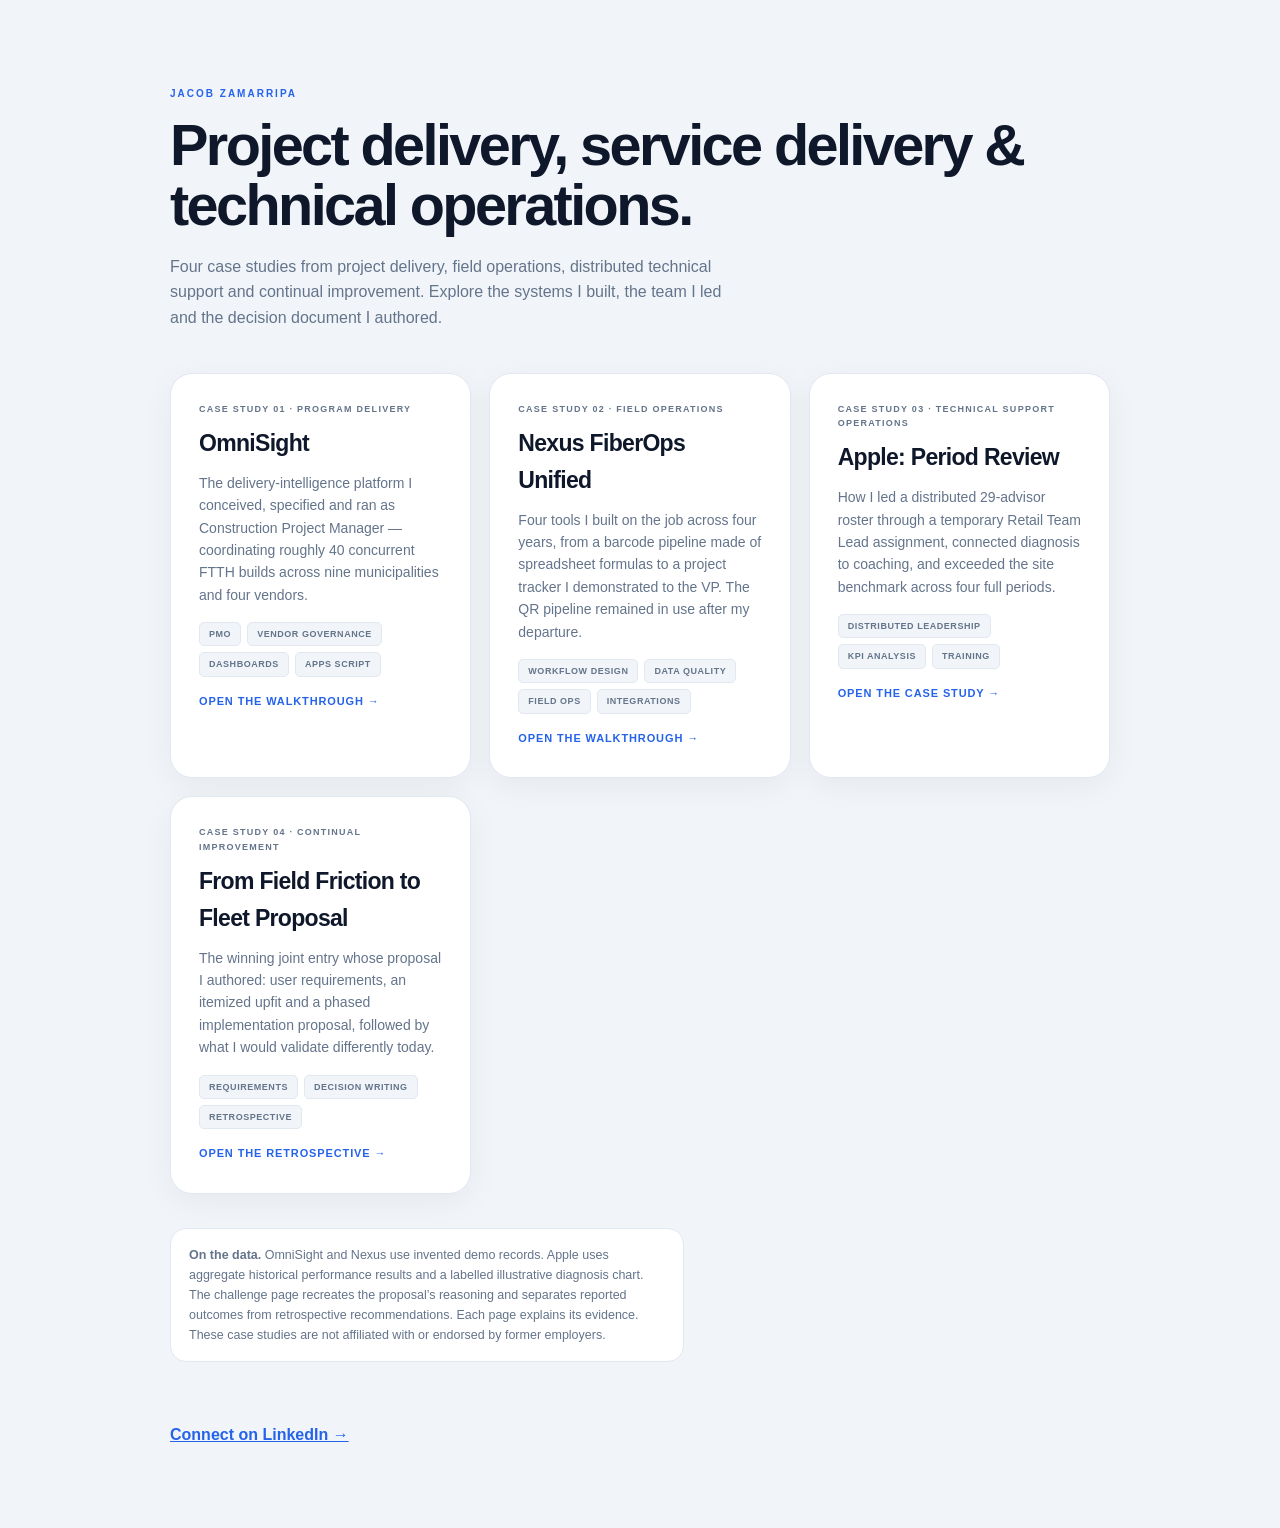
==== index.html @ 1d81140f "Add Apple and continual improvement portfolio case studies" ====
<!doctype html>
<html lang="en">
<head>
<meta charset="utf-8">
<meta name="viewport" content="width=device-width,initial-scale=1">
<meta name="description" content="Case studies from Jacob Zamarripa — project delivery, service delivery and technical operations across infrastructure, distributed support and operational improvement.">
<meta name="author" content="Jacob Zamarripa">
<meta property="og:type" content="website">
<meta property="og:title" content="Jacob Zamarripa — Case Studies">
<meta property="og:description" content="Four case studies: fiber delivery, field workflows, distributed technical support and an operational decision proposal.">
<meta property="og:url" content="https://jacobzamarripa.github.io/portfolio/">
<meta name="twitter:card" content="summary_large_image">
<link rel="canonical" href="https://jacobzamarripa.github.io/portfolio/">
<link rel="icon" href="data:image/svg+xml,<svg xmlns=%22http://www.w3.org/2000/svg%22 viewBox=%220 0 100 100%22><text y=%22.9em%22 font-size=%2290%22>&#128225;</text></svg>">
<title>Jacob Zamarripa — Case Studies</title>
<style>
:root{
  --bg:#f1f5f9; --card:#ffffff; --border:#e2e8f0;
  --ink:#0f172a; --muted:#64748b; --accent:#2563eb; --accent-deep:#1d4ed8;
}
@media (prefers-color-scheme: dark){
  :root:not([data-theme="light"]){
    --bg:#0b0f19; --card:#141a26; --border:#1e293b;
    --ink:#f1f5f9; --muted:#94a3b8; --accent:#60a5fa; --accent-deep:#93c5fd;
  }
}
:root[data-theme="dark"]{
  --bg:#0b0f19; --card:#141a26; --border:#1e293b;
  --ink:#f1f5f9; --muted:#94a3b8; --accent:#60a5fa; --accent-deep:#93c5fd;
}
*{box-sizing:border-box}
body{margin:0;background:var(--bg);color:var(--ink);
  font:16px/1.6 -apple-system,BlinkMacSystemFont,"Segoe UI",Roboto,Helvetica,Arial,sans-serif;
  -webkit-font-smoothing:antialiased}
.wrap{width:min(940px,100% - 40px);margin-inline:auto}
header{padding:86px 0 42px}
.eyebrow{font-size:10px;font-weight:900;letter-spacing:.2em;text-transform:uppercase;color:var(--accent)}
h1{font-size:clamp(2.3rem,5.4vw,3.6rem);letter-spacing:-.045em;line-height:1.04;margin:14px 0 18px;font-weight:900}
.lede{max-width:62ch;color:var(--muted);font-weight:500;margin:0}
.cards{display:grid;grid-template-columns:repeat(auto-fit,minmax(300px,1fr));gap:18px;padding-bottom:26px}
a.card{display:block;padding:28px;border-radius:22px;background:var(--card);border:1px solid var(--border);
  text-decoration:none;color:inherit;transition:.2s;box-shadow:0 8px 32px rgba(15,23,42,.05)}
a.card:hover{transform:translateY(-3px);border-color:var(--accent);box-shadow:0 14px 40px rgba(15,23,42,.1)}
a.card:focus-visible{outline:2px solid var(--accent);outline-offset:3px}
.kicker{font-size:9px;font-weight:900;letter-spacing:.14em;text-transform:uppercase;color:var(--muted)}
.card h2{font-size:23px;letter-spacing:-.03em;margin:9px 0 10px;font-weight:900}
.card p{margin:0 0 16px;color:var(--muted);font-size:14px}
.tags{display:flex;flex-wrap:wrap;gap:6px}
.tag{font-size:9px;font-weight:900;letter-spacing:.06em;text-transform:uppercase;
  padding:4px 9px;border-radius:5px;background:var(--bg);border:1px solid var(--border);color:var(--muted)}
.go{display:inline-block;margin-top:16px;font-size:11px;font-weight:900;letter-spacing:.08em;
  text-transform:uppercase;color:var(--accent)}
.note{margin:8px 0 60px;padding:16px 18px;border-radius:16px;background:var(--card);
  border:1px solid var(--border);color:var(--muted);font-size:12.5px;max-width:74ch}
footer{padding:0 0 80px}
footer a{color:var(--accent);font-weight:700}
</style>
</head>
<body>
<div class="wrap">
<header>
  <div class="eyebrow">Jacob Zamarripa</div>
  <h1>Project delivery, service delivery &amp; technical operations.</h1>
  <p class="lede">Four case studies from project delivery, field operations, distributed technical support and continual improvement. Explore the systems I built, the team I led and the decision document I authored.</p>
</header>

<div class="cards">
  <a class="card" href="./omni-pmo/">
    <div class="kicker">Case study 01 &middot; Program delivery</div>
    <h2>OmniSight</h2>
    <p>The delivery-intelligence platform I conceived, specified and ran as Construction Project Manager — coordinating roughly 40 concurrent FTTH builds across nine municipalities and four vendors.</p>
    <div class="tags"><span class="tag">PMO</span><span class="tag">Vendor governance</span><span class="tag">Dashboards</span><span class="tag">Apps Script</span></div>
    <span class="go">Open the walkthrough &rarr;</span>
  </a>

  <a class="card" href="./centric-fiberops/">
    <div class="kicker">Case study 02 &middot; Field operations</div>
    <h2>Nexus FiberOps Unified</h2>
    <p>Four tools I built on the job across four years, from a barcode pipeline made of spreadsheet formulas to a project tracker I demonstrated to the VP. The QR pipeline remained in use after my departure.</p>
    <div class="tags"><span class="tag">Workflow design</span><span class="tag">Data quality</span><span class="tag">Field ops</span><span class="tag">Integrations</span></div>
    <span class="go">Open the walkthrough &rarr;</span>
  </a>
  <a class="card" href="./apple-rtl/"><div class="kicker">Case study 03 &middot; Technical support operations</div><h2>Apple: Period Review</h2><p>How I led a distributed 29-advisor roster through a temporary Retail Team Lead assignment, connected diagnosis to coaching, and exceeded the site benchmark across four full periods.</p><div class="tags"><span class="tag">Distributed leadership</span><span class="tag">KPI analysis</span><span class="tag">Training</span></div><span class="go">Open the case study &rarr;</span></a>
  <a class="card" href="./ci-fleet/"><div class="kicker">Case study 04 &middot; Continual improvement</div><h2>From Field Friction to Fleet Proposal</h2><p>The winning joint entry whose proposal I authored: user requirements, an itemized upfit and a phased implementation proposal, followed by what I would validate differently today.</p><div class="tags"><span class="tag">Requirements</span><span class="tag">Decision writing</span><span class="tag">Retrospective</span></div><span class="go">Open the retrospective &rarr;</span></a>
</div>

<p class="note"><strong>On the data.</strong> OmniSight and Nexus use invented demo records. Apple uses aggregate historical performance results and a labelled illustrative diagnosis chart. The challenge page recreates the proposal’s reasoning and separates reported outcomes from retrospective recommendations. Each page explains its evidence. These case studies are not affiliated with or endorsed by former employers.</p>

<footer>
  <a href="https://www.linkedin.com/in/jacobizamarripa" target="_blank" rel="noopener">Connect on LinkedIn &rarr;</a>
</footer>
</div>
</body>
</html>
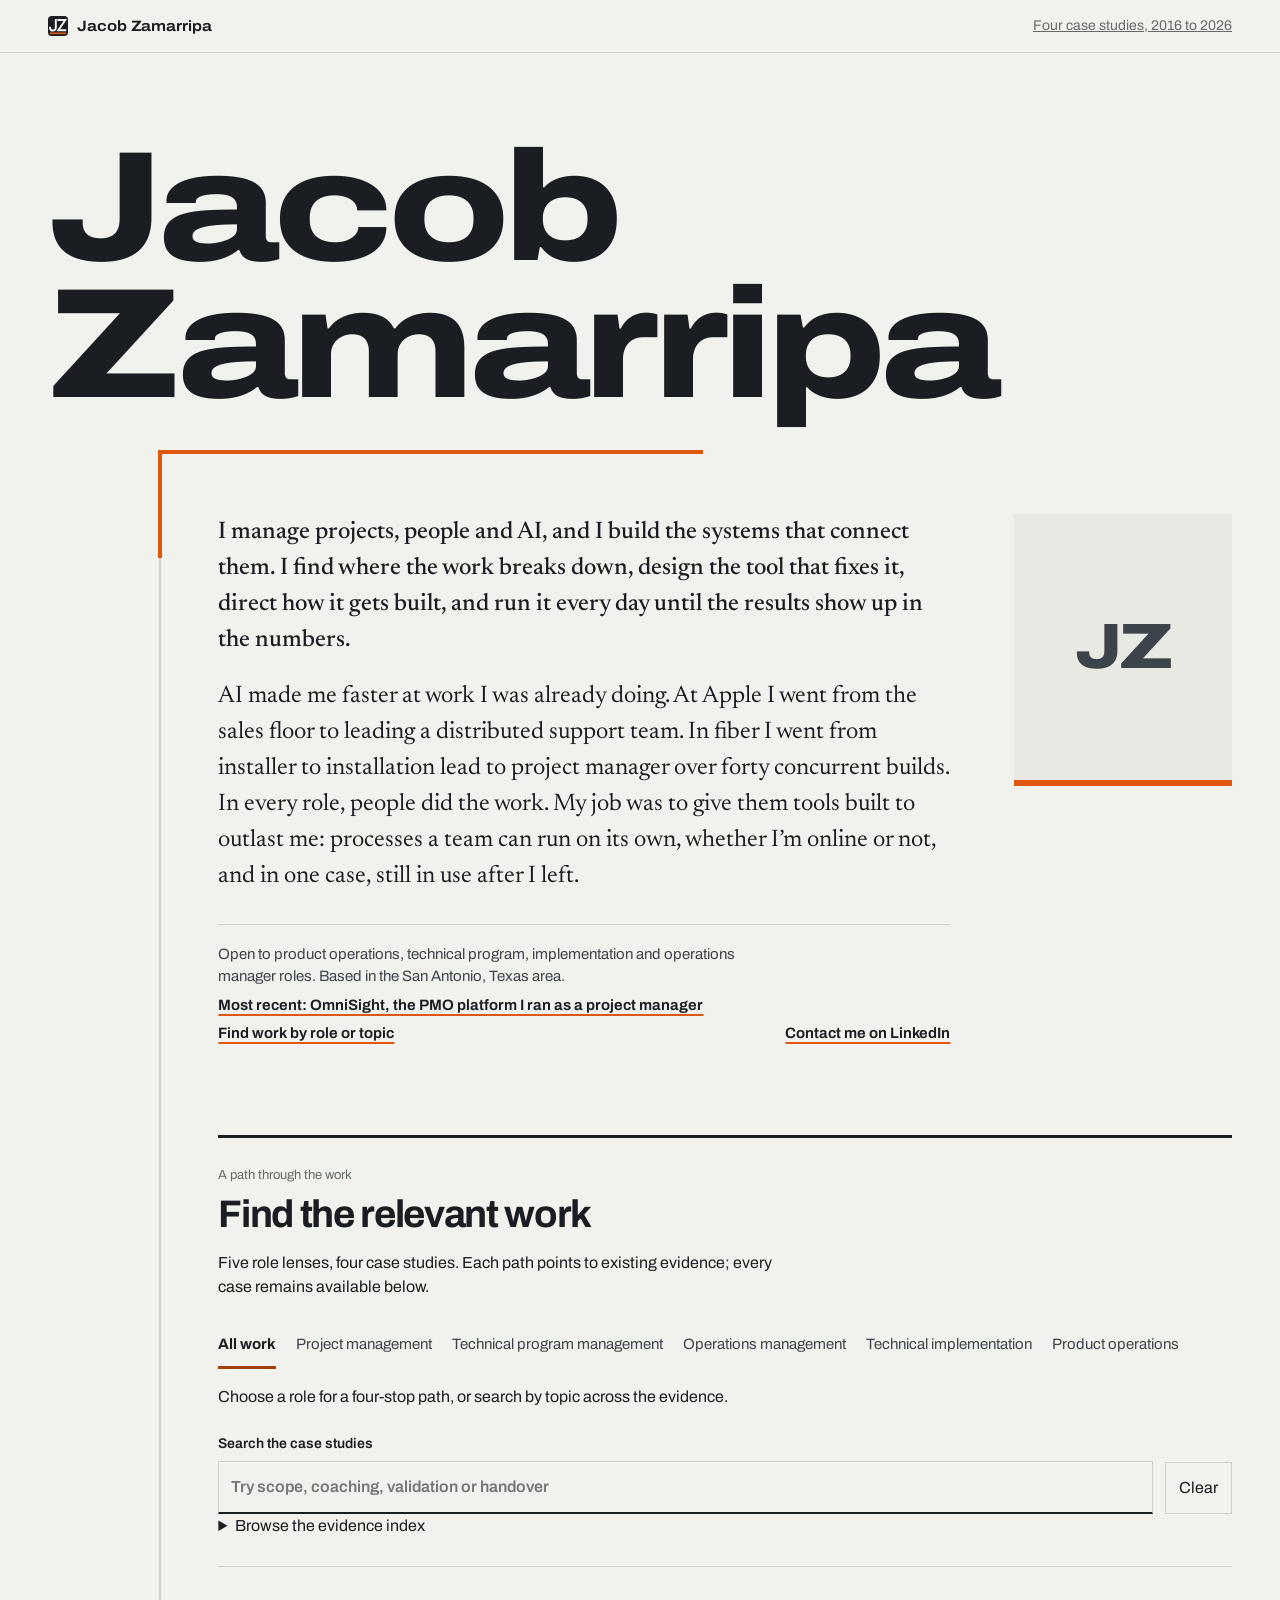
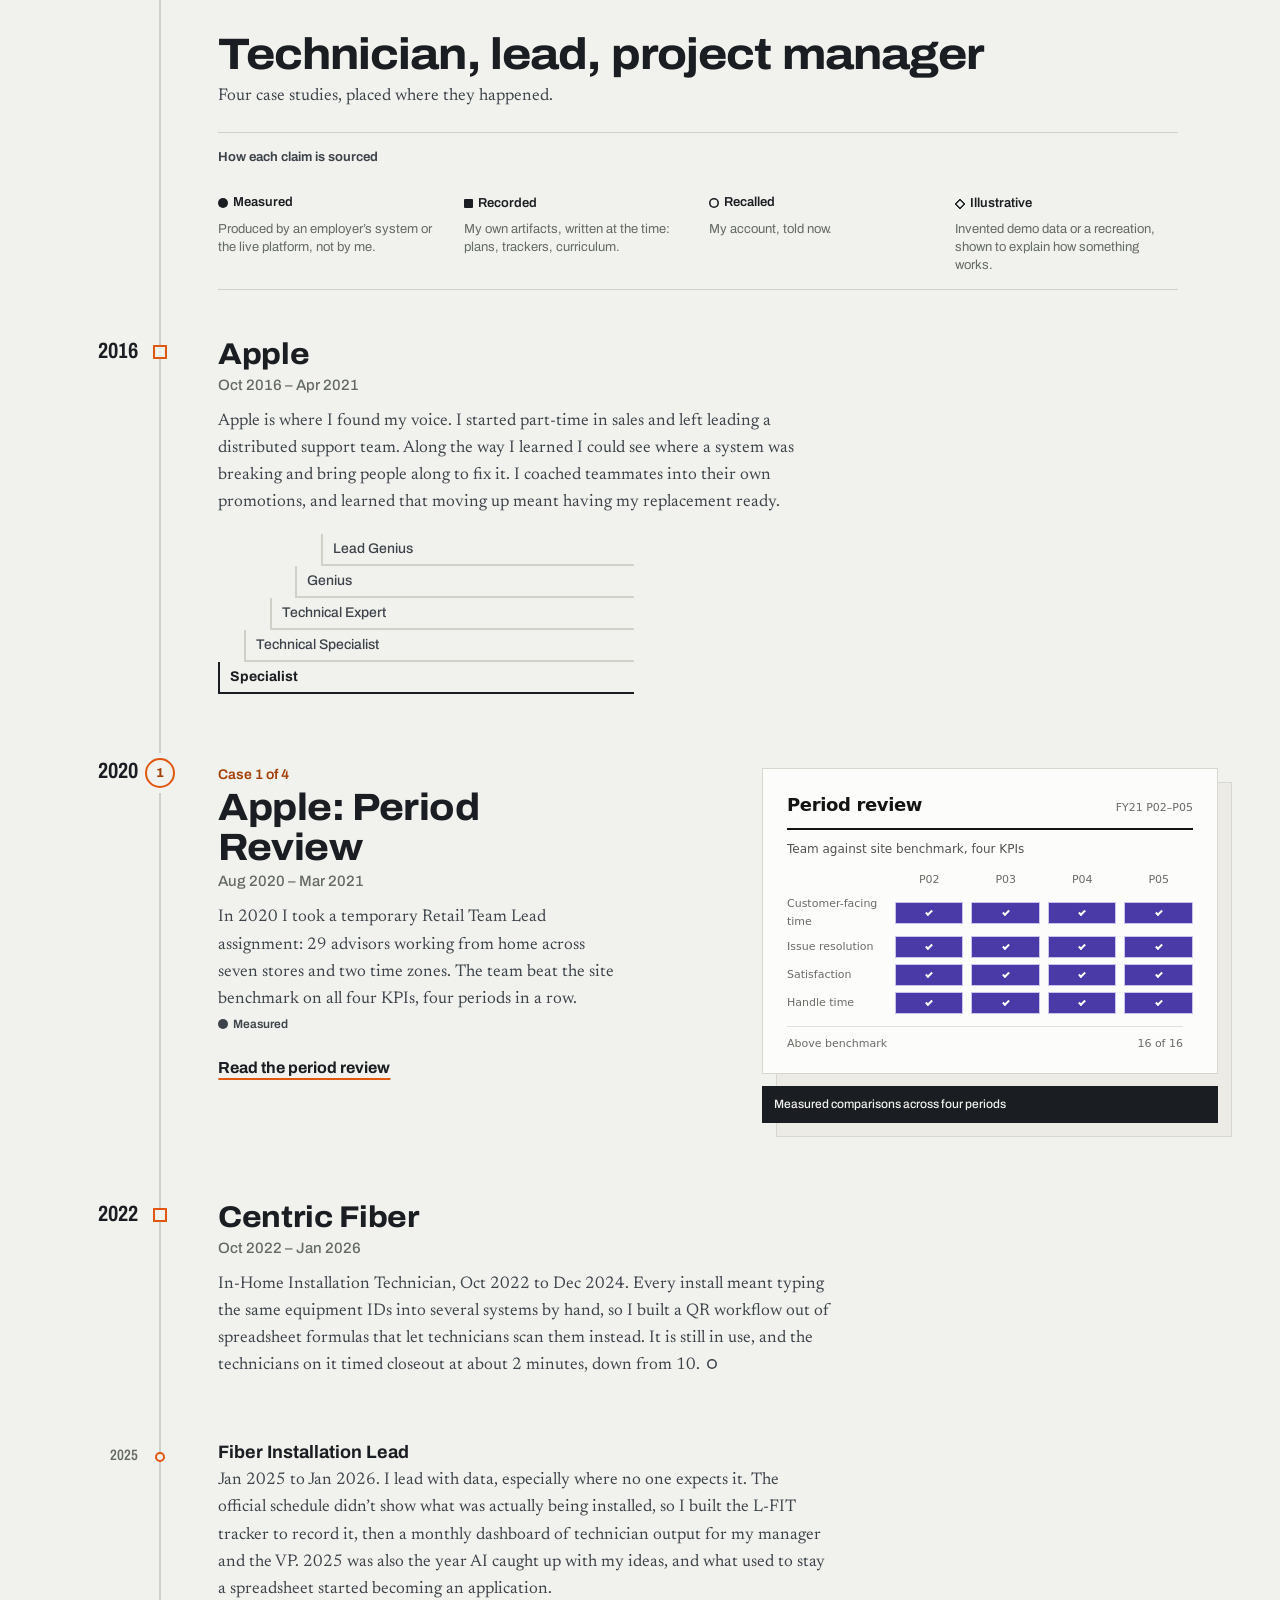
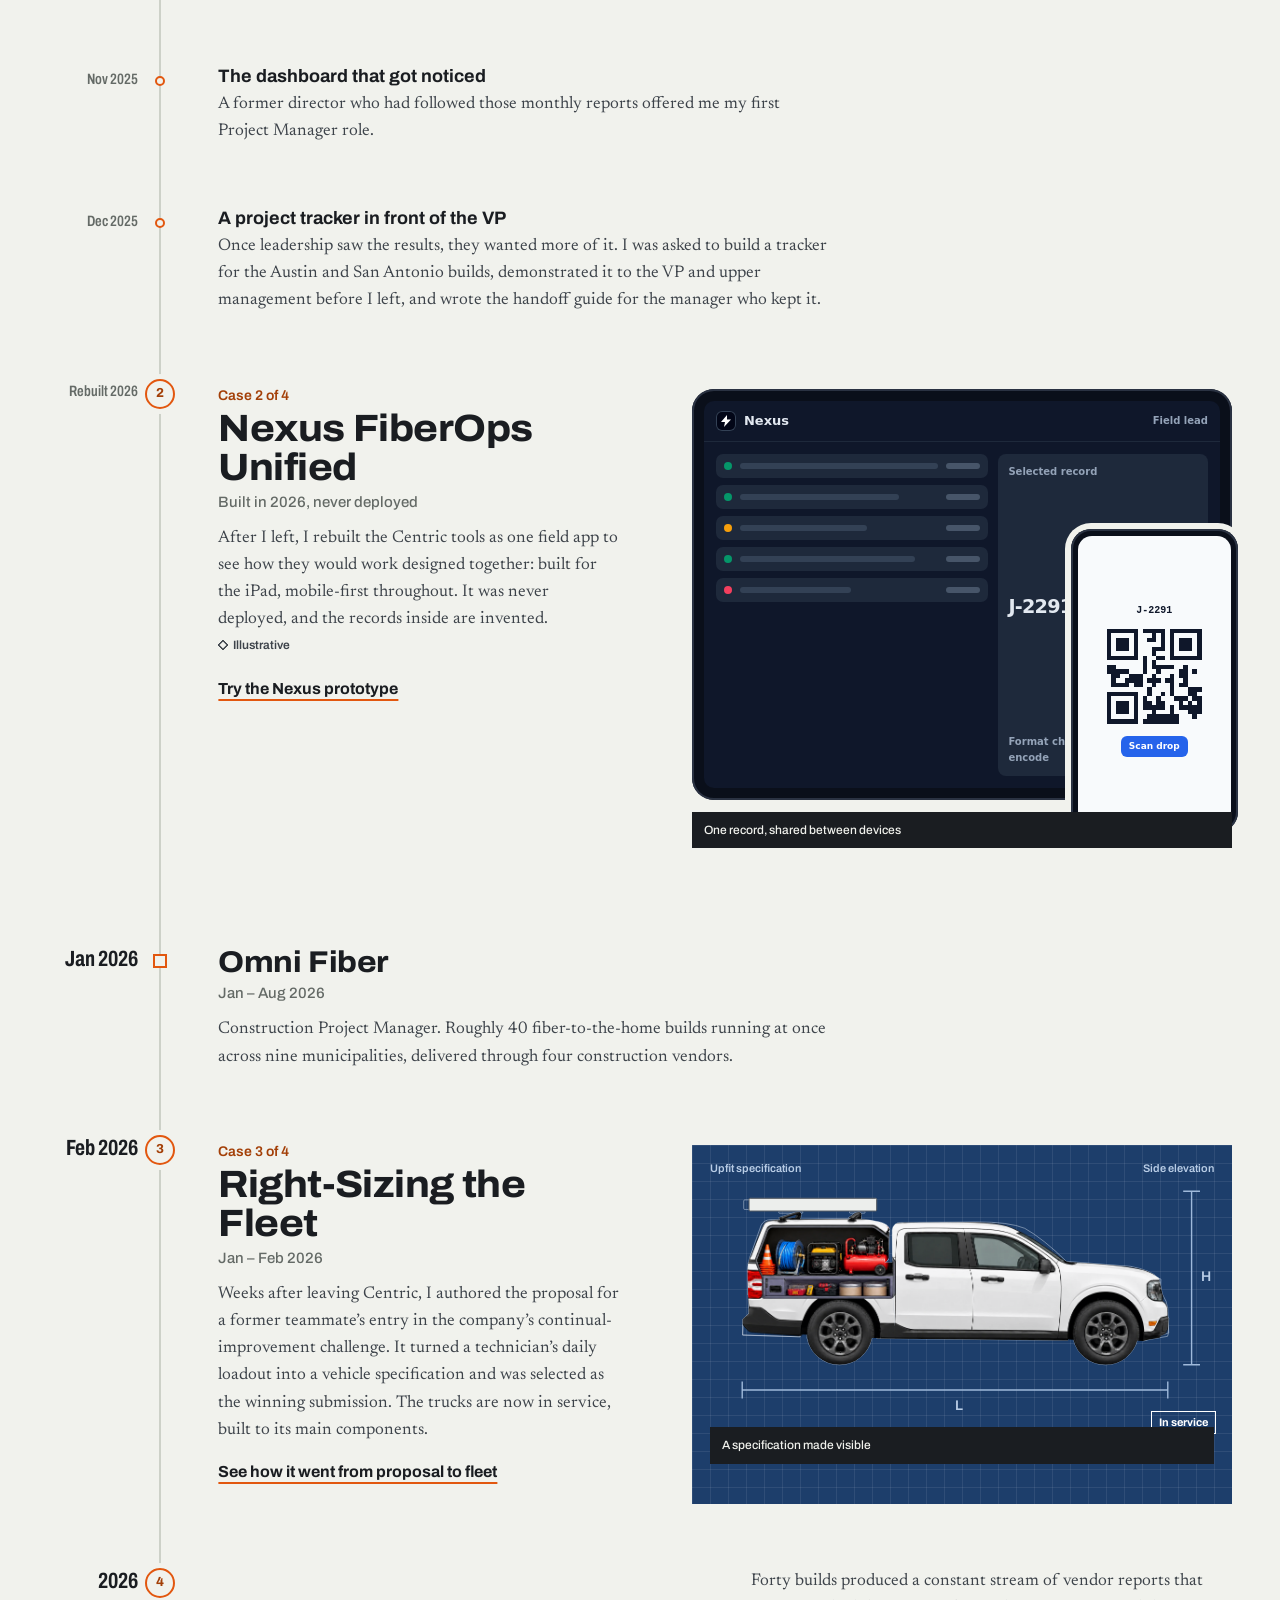
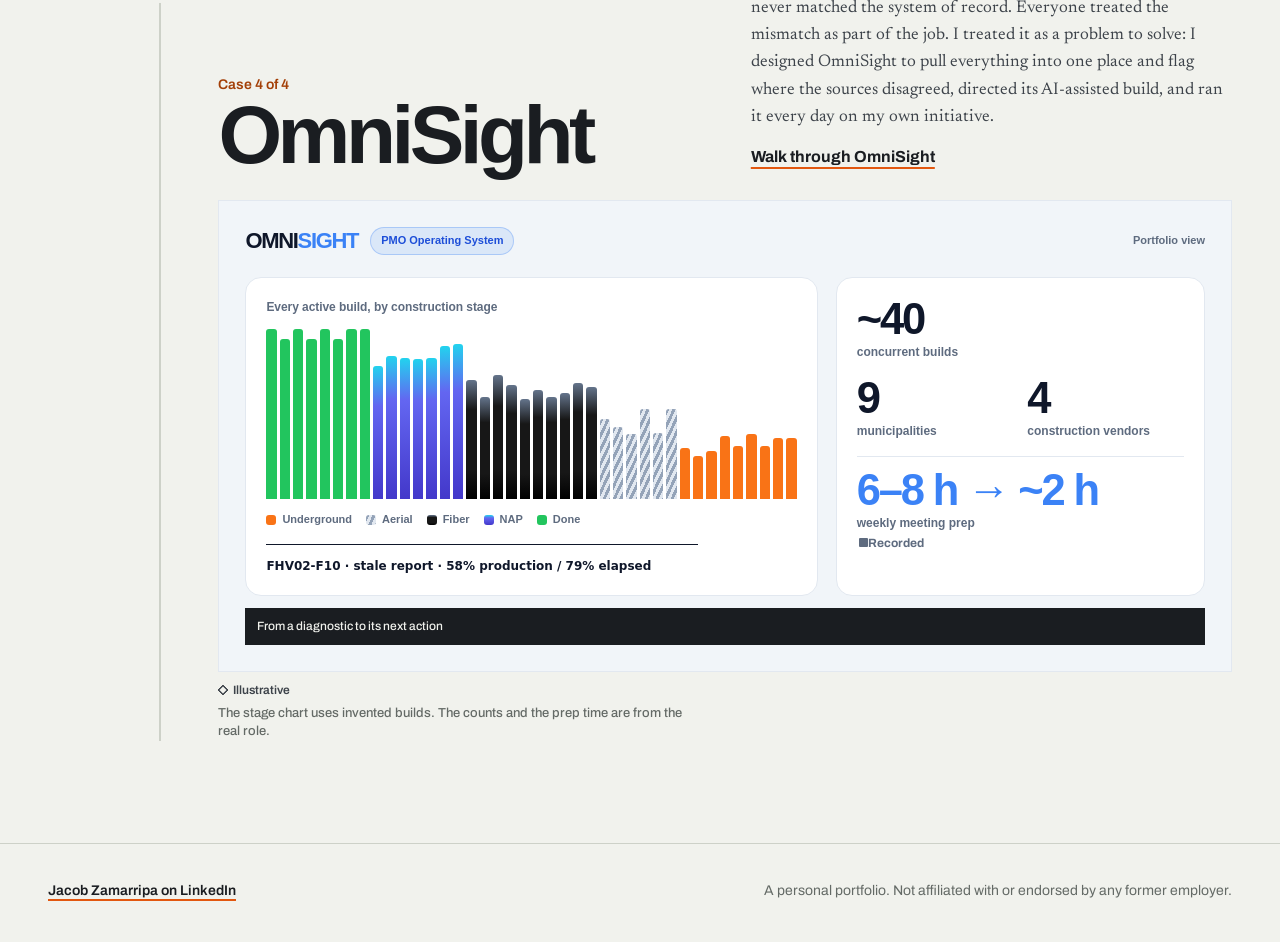
==== commit db89c67a: "Redesign portfolio with guided evidence paths and visual demos" ====
--- a/index.html
+++ b/index.html
@@ -3,92 +3,622 @@
 <head>
 <meta charset="utf-8">
 <meta name="viewport" content="width=device-width,initial-scale=1">
-<meta name="description" content="Case studies from Jacob Zamarripa — project delivery, service delivery and technical operations across infrastructure, distributed support and operational improvement.">
+<title>Jacob Zamarripa | Project manager who builds the systems he runs</title>
+<meta name="description" content="Jacob Zamarripa, project manager and operator. Four case studies from 2016 to 2026: distributed technical support at Apple, field tools from fiber installation, a fleet proposal that was selected and is now in service, and OmniSight, the AI-assisted PMO platform he conceived and ran.">
 <meta name="author" content="Jacob Zamarripa">
 <meta property="og:type" content="website">
-<meta property="og:title" content="Jacob Zamarripa — Case Studies">
-<meta property="og:description" content="Four case studies: fiber delivery, field workflows, distributed technical support and an operational decision proposal.">
+<meta property="og:title" content="Jacob Zamarripa: technician, lead, project manager">
+<meta property="og:description" content="Four case studies, in career order: Apple Period Review, Nexus FiberOps Unified, a fleet proposal now in service, and OmniSight.">
 <meta property="og:url" content="https://jacobzamarripa.github.io/portfolio/">
+<meta property="og:image" content="https://jacobzamarripa.github.io/portfolio/og-home.png">
+<meta property="og:image:width" content="1200">
+<meta property="og:image:height" content="630">
+<meta property="og:image:alt" content="Jacob Zamarripa: technician, lead, project manager. Four case studies, 2016 to 2026.">
 <meta name="twitter:card" content="summary_large_image">
+<meta name="twitter:image" content="https://jacobzamarripa.github.io/portfolio/og-home.png">
 <link rel="canonical" href="https://jacobzamarripa.github.io/portfolio/">
-<link rel="icon" href="data:image/svg+xml,<svg xmlns=%22http://www.w3.org/2000/svg%22 viewBox=%220 0 100 100%22><text y=%22.9em%22 font-size=%2290%22>&#128225;</text></svg>">
-<title>Jacob Zamarripa — Case Studies</title>
+<link rel="icon" href="./assets/favicon.svg" type="image/svg+xml">
+<link rel="preconnect" href="https://fonts.googleapis.com">
+<link rel="preconnect" href="https://fonts.gstatic.com" crossorigin>
+<link rel="stylesheet" href="https://fonts.googleapis.com/css2?family=Archivo:ital,wdth,wght@0,62..125,400..900;1,62..125,400..900&family=Newsreader:ital,opsz,wght@0,6..72,400..600;1,6..72,400..600&display=swap">
+<link rel="stylesheet" href="./assets/frame.css">
+<script src="./assets/frame.js" defer></script>
+<link rel="stylesheet" href="./assets/portfolio-explore.css">
+<script src="./assets/explore-data.js" defer></script>
+<script src="./assets/portfolio-explore.js" defer></script>
 <style>
-:root{
-  --bg:#f1f5f9; --card:#ffffff; --border:#e2e8f0;
-  --ink:#0f172a; --muted:#64748b; --accent:#2563eb; --accent-deep:#1d4ed8;
-}
-@media (prefers-color-scheme: dark){
-  :root:not([data-theme="light"]){
-    --bg:#0b0f19; --card:#141a26; --border:#1e293b;
-    --ink:#f1f5f9; --muted:#94a3b8; --accent:#60a5fa; --accent-deep:#93c5fd;
-  }
-}
-:root[data-theme="dark"]{
-  --bg:#0b0f19; --card:#141a26; --border:#1e293b;
-  --ink:#f1f5f9; --muted:#94a3b8; --accent:#60a5fa; --accent-deep:#93c5fd;
-}
-*{box-sizing:border-box}
-body{margin:0;background:var(--bg);color:var(--ink);
-  font:16px/1.6 -apple-system,BlinkMacSystemFont,"Segoe UI",Roboto,Helvetica,Arial,sans-serif;
-  -webkit-font-smoothing:antialiased}
-.wrap{width:min(940px,100% - 40px);margin-inline:auto}
-header{padding:86px 0 42px}
-.eyebrow{font-size:10px;font-weight:900;letter-spacing:.2em;text-transform:uppercase;color:var(--accent)}
-h1{font-size:clamp(2.3rem,5.4vw,3.6rem);letter-spacing:-.045em;line-height:1.04;margin:14px 0 18px;font-weight:900}
-.lede{max-width:62ch;color:var(--muted);font-weight:500;margin:0}
-.cards{display:grid;grid-template-columns:repeat(auto-fit,minmax(300px,1fr));gap:18px;padding-bottom:26px}
-a.card{display:block;padding:28px;border-radius:22px;background:var(--card);border:1px solid var(--border);
-  text-decoration:none;color:inherit;transition:.2s;box-shadow:0 8px 32px rgba(15,23,42,.05)}
-a.card:hover{transform:translateY(-3px);border-color:var(--accent);box-shadow:0 14px 40px rgba(15,23,42,.1)}
-a.card:focus-visible{outline:2px solid var(--accent);outline-offset:3px}
-.kicker{font-size:9px;font-weight:900;letter-spacing:.14em;text-transform:uppercase;color:var(--muted)}
-.card h2{font-size:23px;letter-spacing:-.03em;margin:9px 0 10px;font-weight:900}
-.card p{margin:0 0 16px;color:var(--muted);font-size:14px}
-.tags{display:flex;flex-wrap:wrap;gap:6px}
-.tag{font-size:9px;font-weight:900;letter-spacing:.06em;text-transform:uppercase;
-  padding:4px 9px;border-radius:5px;background:var(--bg);border:1px solid var(--border);color:var(--muted)}
-.go{display:inline-block;margin-top:16px;font-size:11px;font-weight:900;letter-spacing:.08em;
-  text-transform:uppercase;color:var(--accent)}
-.note{margin:8px 0 60px;padding:16px 18px;border-radius:16px;background:var(--card);
-  border:1px solid var(--border);color:var(--muted);font-size:12.5px;max-width:74ch}
-footer{padding:0 0 80px}
-footer a{color:var(--accent);font-weight:700}
+/* ---- home: layout tokens ---- */
+.h{--rail:132px;--line-x:112px;--node:14px}
+@media (max-width:760px){.h{--rail:0px;--line-x:7px;--node:12px}}
+
+.h-main{padding-bottom:clamp(56px,8vw,112px)}
+
+/* ---- hero ---- */
+.h-hero{position:relative;padding:clamp(40px,7vw,96px) 0 0}
+.h-name{
+  margin:0;
+  font:800 clamp(3.1rem,12.2vw,11.25rem)/.84 var(--fr-sans);
+  font-stretch:125%;letter-spacing:-.035em;
+  color:var(--fr-ink);
+}
+.h-name span{display:block}
+.h-name span+span{margin-top:.04em}
+.h-intro-grid{display:grid;grid-template-columns:minmax(0,1fr) auto;gap:clamp(28px,5vw,72px);align-items:start}
+.h-intro-text{min-width:0;grid-column:1;grid-row:1}
+.h-portrait{
+  grid-column:2;grid-row:1;position:relative;
+  width:clamp(150px,17vw,236px);aspect-ratio:4/5;margin:0;
+  background:var(--fr-surface);overflow:hidden;
+  border-bottom:6px solid var(--fr-mark);
+}
+.h-portrait-mono{
+  position:absolute;inset:0;display:grid;place-items:center;
+  font:800 clamp(2.4rem,5vw,4.4rem)/1 var(--fr-sans);font-stretch:125%;letter-spacing:-.04em;
+  color:var(--fr-ink-2);
+}
+@media (max-width:640px){
+  .h-intro-grid{grid-template-columns:1fr;gap:22px}
+  .h-portrait{grid-column:1;grid-row:1;width:112px}
+  .h-portrait-mono{font-size:2rem}
+  .h-intro-text{grid-row:2}
+}
+.h-portrait img{position:absolute;inset:0;width:100%;height:100%;object-fit:cover;display:block}
+
+/* ---- body grid shared by intro and timeline ---- */
+.h-body{position:relative;margin-top:clamp(22px,3vw,40px)}
+.h-body::before{
+  content:"";position:absolute;left:var(--line-x);top:0;bottom:0;width:2px;margin-left:-1px;
+  background:var(--fr-rule);
+}
+.h-route{
+  position:absolute;left:var(--line-x);top:0;width:4px;margin-left:-2px;
+  height:100%;background:var(--fr-mark);
+}
+.fr-motion .h-route{height:var(--drawn,100%)}
+.h-locate{
+  position:absolute;left:var(--line-x);top:0;margin-left:-2px;
+  width:min(46%,560px);height:4px;background:var(--fr-mark);
+  transform-origin:left center;
+}
+.fr-motion .h-locate{animation:h-draw .9s cubic-bezier(.6,0,.2,1) .15s both}
+@keyframes h-draw{from{transform:scaleX(0)}to{transform:scaleX(1)}}
+
+.h-row{display:grid;grid-template-columns:var(--rail) minmax(0,1fr);position:relative}
+.h-row>.h-col{grid-column:2;padding-left:clamp(20px,3vw,44px);min-width:0}
+@media (max-width:760px){.h-row>.h-col{padding-left:28px}}
+
+/* ---- intro ---- */
+.h-intro{padding:clamp(34px,5vw,64px) 0 clamp(48px,7vw,96px)}
+.h-bio{max-width:34em;font-size:clamp(1.2rem,1.9vw,1.5rem);line-height:1.5;color:var(--fr-ink)}
+.h-bio p{margin:0 0 .85em}
+.h-bio p:first-child{font-weight:500}
+.h-open{
+  display:grid;grid-template-columns:minmax(0,1fr) auto;gap:14px 32px;align-items:end;
+  max-width:52rem;margin-top:30px;padding-top:18px;border-top:1px solid var(--fr-rule);
+  font:400 .9375rem/1.5 var(--fr-sans);color:var(--fr-ink-2);
+}
+.h-open p{margin:0}
+.h-open a{color:var(--fr-ink);font-weight:650;text-decoration:underline;text-decoration-color:var(--fr-mark);text-decoration-thickness:2px;text-underline-offset:4px;white-space:nowrap}
+.h-open a:hover{color:var(--fr-mark-ink)}
+.h-open a.h-latest{display:block;margin-top:6px;white-space:normal}
+@media (max-width:640px){.h-open{grid-template-columns:1fr}}
+/* Phone order: identity statement, portrait, role targets and the latest
+   case, then the rest of the bio. Desktop keeps the source order. */
+@media (max-width:640px){
+  .h-intro-text,.h-bio{display:contents}
+  .h-bio p{margin:0}
+  .h-bio p:first-child{order:1}
+  .h-portrait{grid-row:auto;order:2}
+  .h-open{order:3;margin-top:0}
+  .h-bio p+p{order:4}
+}
+
+/* ---- work heading + key ---- */
+.h-work-head{padding-bottom:clamp(30px,4vw,48px)}
+.h-work-head h2{
+  margin:0 0 6px;font:750 clamp(1.75rem,3.6vw,2.75rem)/1.05 var(--fr-sans);
+  font-stretch:110%;letter-spacing:-.02em;
+}
+.h-work-head p{margin:0 0 22px;color:var(--fr-ink-2);max-width:40em}
+.h-work-head .fr-key{max-width:60rem}
+
+/* ---- timeline ---- */
+.h-tl{list-style:none;margin:0;padding:0}
+.h-stop{padding:0 0 clamp(36px,5vw,64px)}
+.h-node{
+  position:absolute;left:var(--line-x);top:.42em;
+  width:var(--node);height:var(--node);margin-left:calc(var(--node) / -2);
+  background:var(--fr-mark);border:2px solid var(--fr-mark);
+  transition:background-color .35s ease;
+}
+.h-stop--job .h-node{border-radius:0}
+.h-stop--event .h-node{--node:10px;top:.5em;border-radius:50%}
+.h-stop--case .h-node{
+  --node:30px;top:0;border-radius:50%;
+  display:grid;place-items:center;
+  font:750 .8125rem/1 var(--fr-sans);color:#141619;font-variant-numeric:tabular-nums;
+  box-shadow:0 0 0 5px var(--fr-bg);
+}
+.fr-motion .h-node:not(.is-past){background:var(--fr-bg)}
+.fr-motion .h-stop--case .h-node:not(.is-past){color:var(--fr-mark-ink)}
+@media (max-width:760px){.h-stop--case .h-node{--node:24px;font-size:.75rem;box-shadow:0 0 0 4px var(--fr-bg)}}
+
+.h-when{
+  grid-column:1;grid-row:1;
+  padding-right:calc(var(--rail) - var(--line-x) + 22px);
+  text-align:right;
+  font:700 1.375rem/1.2 var(--fr-sans);font-stretch:72%;font-variant-numeric:tabular-nums;
+  color:var(--fr-ink);white-space:nowrap;
+}
+.h-stop--event .h-when,.h-when--minor{font-size:.9375rem;font-weight:600;color:var(--fr-muted);padding-top:.2em}
+@media (max-width:760px){
+  .h-when{grid-column:2;grid-row:1;text-align:left;padding:0 0 4px 28px;font-size:1.125rem}
+  .h-stop--event .h-when,.h-when--minor{padding-top:0}
+  .h-row>.h-col{grid-row:2}
+}
+
+.h-stop h3{
+  margin:0;font:750 clamp(1.375rem,2.4vw,1.875rem)/1.1 var(--fr-sans);
+  font-stretch:108%;letter-spacing:-.015em;
+}
+.h-dates{margin:4px 0 12px;font:500 .9375rem/1.4 var(--fr-sans);color:var(--fr-muted);font-variant-numeric:tabular-nums}
+.h-stop p{max-width:36em}
+.h-note{margin:0;color:var(--fr-ink-2)}
+.h-stop--event h3{font-size:1.125rem;font-stretch:100%;font-weight:700;letter-spacing:0}
+.h-stop--event .h-note{margin-top:4px}
+
+/* Apple ladder: a real sequence, so it steps */
+.h-ladder{list-style:none;margin:18px 0 0;padding:0;display:flex;flex-direction:column-reverse;gap:0;max-width:26rem}
+.h-ladder li{
+  font:500 .875rem/1 var(--fr-sans);color:var(--fr-ink-2);
+  padding:8px 0 8px 10px;border-left:2px solid var(--fr-rule);border-bottom:2px solid var(--fr-rule);
+  margin-left:calc(var(--step) * 1.6rem);
+}
+.h-ladder li:first-child{color:var(--fr-ink);font-weight:700;border-color:var(--fr-ink)}
+
+/* ---- case blocks ---- */
+.h-case{
+  display:grid;grid-template-columns:minmax(0,5fr) minmax(0,7fr);gap:clamp(24px,4vw,56px);align-items:start;
+  padding:clamp(4px,1vw,10px) 0 0;
+}
+.h-case-pos{margin:0 0 6px;font:600 .875rem/1 var(--fr-sans);color:var(--fr-mark-ink);font-variant-numeric:tabular-nums}
+.h-case h3{font-size:clamp(1.625rem,3vw,2.375rem);line-height:1.04}
+.h-case .h-note{margin:0 0 16px}
+.h-go{
+  display:inline-block;font:700 1rem/1.3 var(--fr-sans);color:var(--fr-ink);
+  text-decoration:underline;text-decoration-color:var(--fr-mark);text-decoration-thickness:2px;text-underline-offset:5px;
+}
+.h-go:hover{color:var(--fr-mark-ink);text-decoration-thickness:3px}
+.h-go:focus-visible,.h-pv:focus-visible{outline:2px solid var(--fr-mark);outline-offset:4px}
+.h-pv{display:block;text-decoration:none;color:inherit}
+@media (max-width:900px){.h-case{grid-template-columns:1fr}.pv-apple,.pv-nexus,.pv-fleet{margin-left:0}}
+
+/* ===== Preview: Apple period review (printed operating review) ===== */
+.pv-apple{position:relative;max-width:470px;margin-left:auto;padding:0 14px 14px 0}
+.pv-apple::before{content:"";position:absolute;right:0;bottom:0;left:14px;top:14px;background:#ecebe6;border:1px solid #d8d7cf}
+.pv-a-page{
+  position:relative;background:#fcfcfb;color:#141413;border:1px solid #d8d7cf;
+  padding:22px 24px 20px;font-family:system-ui,-apple-system,"Segoe UI",sans-serif;
+}
+.pv-a-top{display:flex;justify-content:space-between;align-items:baseline;border-bottom:2px solid #141413;padding-bottom:8px}
+.pv-a-top b{font-size:1.125rem;font-weight:700;letter-spacing:-.02em}
+.pv-a-top span{font-size:.6875rem;color:#6b6a65}
+.pv-a-cap{margin:10px 0 12px;font-size:.75rem;color:#52514e}
+.pv-a-grid{display:grid;grid-template-columns:auto repeat(4,1fr);gap:6px 8px;align-items:center;font-size:.6875rem;color:#6b6a65}
+.pv-a-grid em{font-style:normal;text-align:center}
+.pv-a-cell{height:22px;border:1px solid #c9c4ef;background:#4a3aa7;position:relative}
+.pv-a-cell::after{content:"";position:absolute;left:50%;top:50%;width:7px;height:4px;border:solid #fff;border-width:0 0 2px 2px;transform:translate(-50%,-70%) rotate(-45deg)}
+.fr-motion .pv-apple .pv-a-cell{transition:background-color .3s ease calc(var(--i) * 70ms)}
+.fr-motion .pv-apple:not(.is-in) .pv-a-cell{background:#efedfa}
+.fr-motion .pv-apple:not(.is-in) .pv-a-cell::after{opacity:0}
+.pv-a-cell::after{transition:opacity .3s ease calc(var(--i) * 70ms + 120ms)}
+.pv-a-foot{margin:12px 0 0;padding-top:8px;border-top:1px solid #e1e0d9;font-size:.6875rem;color:#6b6a65;display:flex;justify-content:space-between}
+@media (prefers-color-scheme:dark){
+  .pv-apple::before{background:#232321;border-color:#3a3a37}
+  .pv-a-page{background:#1a1a19;color:#f4f4f2;border-color:#3a3a37}
+  .pv-a-top{border-bottom-color:#f4f4f2}
+  .pv-a-top span,.pv-a-grid,.pv-a-foot{color:#a3a29b}
+  .pv-a-cap{color:#c3c2b7}
+  .pv-a-cell{background:#9085e9;border-color:#5b52a8}
+  .fr-motion .pv-apple:not(.is-in) .pv-a-cell{background:#26243a}
+  .pv-a-foot{border-top-color:#2c2c2a}
+}
+
+/* ===== Preview: Nexus (rugged field tool, iPad first, phone second) ===== */
+.pv-nexus{position:relative;max-width:540px;margin-left:auto;padding:0 0 34px}
+.pv-n-ipad{
+  background:#0a0f1a;border-radius:22px;padding:12px;
+  box-shadow:inset 0 0 0 2px #2a3242;
+}
+.pv-n-screen{background:#0f172a;border-radius:10px;overflow:hidden;aspect-ratio:4/3;display:grid;grid-template-rows:auto 1fr;color:#e2e8f0;font-family:system-ui,-apple-system,"Segoe UI",sans-serif}
+.pv-n-bar{display:flex;align-items:center;gap:8px;padding:10px 12px;border-bottom:1px solid #1e293b;font-size:.8125rem;font-weight:700}
+.pv-n-bolt{width:20px;height:20px;border-radius:6px;background:#020617;box-shadow:inset 0 0 0 1px #334155;display:grid;place-items:center}
+.pv-n-bar small{margin-left:auto;font-size:.625rem;font-weight:700;color:#94a3b8}
+.pv-n-body{display:grid;grid-template-columns:1.3fr 1fr;gap:10px;padding:12px}
+.pv-n-list{display:grid;gap:7px;align-content:start}
+.pv-n-item{display:grid;grid-template-columns:8px 1fr 34px;gap:8px;align-items:center;background:#1e293b;border-radius:7px;padding:8px}
+.pv-n-item i{width:8px;height:8px;border-radius:50%}
+.pv-n-item b{height:6px;border-radius:3px;background:#334155}
+.pv-n-item s{height:6px;border-radius:3px;background:#475569;text-decoration:none}
+.pv-n-side{background:#1e293b;border-radius:8px;padding:10px;display:grid;align-content:space-between}
+.pv-n-side b{font-size:1.75rem;font-weight:800;letter-spacing:-.04em;line-height:1}
+.pv-n-side span{font-size:.625rem;color:#94a3b8;font-weight:600}
+.pv-n-gauge{height:8px;border-radius:4px;background:#334155;overflow:hidden}
+.pv-n-gauge i{display:block;height:100%;width:72%;background:#059669}
+.pv-n-phone{
+  position:absolute;right:-6px;bottom:0;width:31%;
+  background:#0a0f1a;border-radius:20px;padding:7px;box-shadow:inset 0 0 0 2px #2a3242,0 0 0 6px var(--fr-bg);
+}
+.pv-n-pscreen{background:#f8fafc;border-radius:14px;aspect-ratio:9/17;display:grid;align-content:center;justify-items:center;gap:8px;padding:10px}
+.pv-n-pscreen svg{width:78%;height:auto;display:block}
+.pv-n-pscreen span{font:700 .5625rem/1 system-ui,sans-serif;background:#2563eb;color:#fff;border-radius:6px;padding:6px 8px}
+.fr-motion .pv-nexus .pv-n-phone{transition:transform .7s cubic-bezier(.2,.8,.2,1)}
+.fr-motion .pv-nexus:not(.is-in) .pv-n-phone{transform:translateY(18px)}
+
+/* ===== Preview: Fleet (spec drawing becoming a finished truck) ===== */
+.pv-fleet{
+  position:relative;max-width:540px;margin-left:auto;
+  background-color:#1d3e6b;
+  background-image:linear-gradient(rgba(255,255,255,.08) 1px,transparent 1px),linear-gradient(90deg,rgba(255,255,255,.08) 1px,transparent 1px);
+  background-size:18px 18px;
+  padding:18px 18px 40px;color:#dbe7f5;
+}
+.pv-f-tag{display:flex;justify-content:space-between;font:600 .6875rem/1 var(--fr-sans);color:#b9cde6;margin-bottom:6px}
+.pv-fleet svg{display:block;width:100%;height:auto}
+.pv-f-line{fill:none;stroke:#e6eef8;stroke-width:1.4;stroke-linejoin:round}
+.pv-f-thin{stroke-width:.8}
+.pv-f-dim{fill:none;stroke:#9fb9da;stroke-width:1}
+.pv-f-dimtext{fill:#b9cde6;font:600 10px var(--fr-sans,sans-serif)}
+.pv-f-built{clip-path:inset(0 0 0 0)}
+.fr-motion .pv-fleet .pv-f-built{transition:clip-path 1.6s cubic-bezier(.65,0,.35,1) .2s}
+.fr-motion .pv-fleet:not(.is-in) .pv-f-built{clip-path:inset(0 100% 0 0)}
+.pv-f-stamp{position:absolute;right:16px;bottom:10px;font:700 .6875rem/1 var(--fr-sans);color:#fff;border:1.5px solid #fff;padding:5px 7px}
+.fr-motion .pv-fleet .pv-f-stamp{transition:opacity .4s ease 1.6s}
+.fr-motion .pv-fleet:not(.is-in) .pv-f-stamp{opacity:0}
+
+/* ===== OmniSight: the most prominent stop ===== */
+.h-stop--omni{padding-bottom:0}
+.h-omni-text{display:grid;grid-template-columns:minmax(0,1fr) minmax(0,1fr);gap:clamp(20px,4vw,56px);align-items:end;margin-bottom:28px}
+.h-omni-text h3{font:900 clamp(2.75rem,6.4vw,5.5rem)/.9 -apple-system,BlinkMacSystemFont,"Segoe UI",Roboto,Helvetica,Arial,sans-serif;letter-spacing:-.055em}
+.h-omni-text .h-note{margin:0 0 14px}
+@media (max-width:900px){.h-omni-text{grid-template-columns:1fr;align-items:start}}
+
+.pv-omni{
+  --o-bg:#f1f5f9;--o-card:#ffffff;--o-border:#e2e8f0;--o-ink:#0f172a;--o-muted:#5e6b7f;--o-accent:#3b82f6;--o-accent-text:#1d4ed8;
+  background:var(--o-bg);color:var(--o-ink);border:1px solid var(--o-border);
+  font-family:-apple-system,BlinkMacSystemFont,"Segoe UI",Roboto,Helvetica,Arial,sans-serif;
+  padding:clamp(14px,2.2vw,26px);
+}
+@media (prefers-color-scheme:dark){
+  .pv-omni{--o-bg:#0b0f19;--o-card:#141a26;--o-border:#1e293b;--o-ink:#f1f5f9;--o-muted:#94a3b8;--o-accent:#60a5fa;--o-accent-text:#60a5fa}
+}
+.pv-o-top{display:flex;align-items:center;gap:12px;margin-bottom:clamp(14px,2vw,22px);flex-wrap:wrap}
+.pv-o-logo{font-weight:900;letter-spacing:-.06em;font-size:1.375rem;line-height:1}
+.pv-o-logo span{color:var(--o-accent)}
+.pv-o-chip{font-size:.6875rem;font-weight:700;color:var(--o-accent-text);background:color-mix(in srgb,var(--o-accent) 12%,transparent);border:1px solid color-mix(in srgb,var(--o-accent) 30%,transparent);border-radius:999px;padding:4px 10px}
+.pv-o-top small{margin-left:auto;font-size:.6875rem;font-weight:700;color:var(--o-muted)}
+.pv-o-grid{display:grid;grid-template-columns:minmax(0,1.55fr) minmax(0,1fr);gap:clamp(10px,1.6vw,18px)}
+.pv-o-card{background:var(--o-card);border:1px solid var(--o-border);border-radius:16px;padding:clamp(12px,1.8vw,20px);min-width:0}
+.pv-o-card h4{margin:0 0 12px;font-size:.75rem;font-weight:800;color:var(--o-muted);letter-spacing:-.005em}
+.pv-o-strip{display:flex;align-items:flex-end;gap:3px;height:clamp(110px,14vw,170px)}
+.pv-o-bar{flex:1 1 0;min-width:0;height:var(--h);border-radius:3px 3px 0 0;display:block}
+.pv-o-ug{background:#f97316}
+.pv-o-ae{background:repeating-linear-gradient(115deg,#94a3b8,#94a3b8 3px,#e2e8f0 3px,#e2e8f0 6px)}
+.pv-o-fib{background:linear-gradient(to bottom,#64748b 0%,#171717 25%,#171717 75%,#000 100%)}
+.pv-o-nap{background:linear-gradient(180deg,#22d3ee 0%,#6366f1 30%,#4338ca 100%)}
+.pv-o-done{background:#22c55e}
+@media (prefers-color-scheme:dark){.pv-o-fib{background:linear-gradient(to bottom,#94a3b8 0%,#e2e8f0 30%,#e2e8f0 100%)}}
+.fr-motion .pv-omni .pv-o-bar{transition:height .7s cubic-bezier(.2,.8,.2,1) calc(var(--i) * 18ms)}
+.fr-motion .pv-omni:not(.is-in) .pv-o-bar{height:4%}
+.pv-o-legend{display:flex;flex-wrap:wrap;gap:6px 14px;margin-top:12px;font-size:.6875rem;font-weight:700;color:var(--o-muted)}
+.pv-o-legend span{display:inline-flex;align-items:center;gap:6px}
+.pv-o-legend i{width:10px;height:10px;border-radius:3px;display:inline-block}
+.pv-o-stats{display:grid;grid-template-columns:1fr 1fr;gap:clamp(10px,1.4vw,16px) 14px;align-content:start}
+.pv-o-stat b{display:block;font-weight:900;letter-spacing:-.05em;font-size:clamp(1.75rem,3.4vw,2.75rem);line-height:1}
+.pv-o-stat span{display:block;margin-top:4px;font-size:.75rem;font-weight:700;color:var(--o-muted);line-height:1.3}
+.pv-o-stat--lead{grid-column:1/-1}
+.pv-o-stat--wide{grid-column:1/-1;padding-top:12px;border-top:1px solid var(--o-border)}
+.pv-o-stat--wide b{color:var(--o-accent)}
+.pv-o-cap{margin:12px 0 0;font:500 .8125rem/1.4 var(--fr-sans);color:var(--fr-muted);display:flex;gap:8px;align-items:center;flex-wrap:wrap}
+@media (max-width:760px){.pv-o-grid{grid-template-columns:1fr}}
+
+@media (prefers-reduced-motion:reduce){
+  .h-locate,.h-route,.h-node{animation:none!important;transition:none!important}
+}
 </style>
 </head>
-<body>
-<div class="wrap">
-<header>
-  <div class="eyebrow">Jacob Zamarripa</div>
-  <h1>Project delivery, service delivery &amp; technical operations.</h1>
-  <p class="lede">Four case studies from project delivery, field operations, distributed technical support and continual improvement. Explore the systems I built, the team I led and the decision document I authored.</p>
+<body class="fr-page h">
+<a class="fr-skip" href="#main">Skip to content</a>
+
+<header class="fr-head" data-frame-case="home">
+  <div class="fr-head-in">
+    <a class="fr-name" href="./" aria-label="Jacob Zamarripa, home"><svg viewBox="0 0 32 32" aria-hidden="true" focusable="false"><rect width="32" height="32" rx="6" fill="currentColor"/><path d="M12.5 6.5v12.2a4.6 4.6 0 0 1-9.2 0" fill="none" stroke="var(--fr-bg)" stroke-width="3.2" stroke-linecap="square"/><path d="M16.6 6.5h11L16.6 22.6h11" fill="none" stroke="var(--fr-bg)" stroke-width="3.2" stroke-linecap="square"/><rect x="3" y="26.4" width="26" height="2.6" fill="var(--fr-mark)"/></svg><span>Jacob Zamarripa</span></a>
+    <p class="fr-head-aside" style="margin:0 0 0 auto"><a href="#work">Four case studies, 2016 to 2026</a></p>
+  </div>
 </header>
 
-<div class="cards">
-  <a class="card" href="./omni-pmo/">
-    <div class="kicker">Case study 01 &middot; Program delivery</div>
-    <h2>OmniSight</h2>
-    <p>The delivery-intelligence platform I conceived, specified and ran as Construction Project Manager — coordinating roughly 40 concurrent FTTH builds across nine municipalities and four vendors.</p>
-    <div class="tags"><span class="tag">PMO</span><span class="tag">Vendor governance</span><span class="tag">Dashboards</span><span class="tag">Apps Script</span></div>
-    <span class="go">Open the walkthrough &rarr;</span>
-  </a>
-
-  <a class="card" href="./centric-fiberops/">
-    <div class="kicker">Case study 02 &middot; Field operations</div>
-    <h2>Nexus FiberOps Unified</h2>
-    <p>Four tools I built on the job across four years, from a barcode pipeline made of spreadsheet formulas to a project tracker I demonstrated to the VP. The QR pipeline remained in use after my departure.</p>
-    <div class="tags"><span class="tag">Workflow design</span><span class="tag">Data quality</span><span class="tag">Field ops</span><span class="tag">Integrations</span></div>
-    <span class="go">Open the walkthrough &rarr;</span>
-  </a>
-  <a class="card" href="./apple-rtl/"><div class="kicker">Case study 03 &middot; Technical support operations</div><h2>Apple: Period Review</h2><p>How I led a distributed 29-advisor roster through a temporary Retail Team Lead assignment, connected diagnosis to coaching, and exceeded the site benchmark across four full periods.</p><div class="tags"><span class="tag">Distributed leadership</span><span class="tag">KPI analysis</span><span class="tag">Training</span></div><span class="go">Open the case study &rarr;</span></a>
-  <a class="card" href="./ci-fleet/"><div class="kicker">Case study 04 &middot; Continual improvement</div><h2>From Field Friction to Fleet Proposal</h2><p>The winning joint entry whose proposal I authored: user requirements, an itemized upfit and a phased implementation proposal, followed by what I would validate differently today.</p><div class="tags"><span class="tag">Requirements</span><span class="tag">Decision writing</span><span class="tag">Retrospective</span></div><span class="go">Open the retrospective &rarr;</span></a>
-</div>
-
-<p class="note"><strong>On the data.</strong> OmniSight and Nexus use invented demo records. Apple uses aggregate historical performance results and a labelled illustrative diagnosis chart. The challenge page recreates the proposal’s reasoning and separates reported outcomes from retrospective recommendations. Each page explains its evidence. These case studies are not affiliated with or endorsed by former employers.</p>
-
-<footer>
-  <a href="https://www.linkedin.com/in/jacobizamarripa" target="_blank" rel="noopener">Connect on LinkedIn &rarr;</a>
+<main id="main" class="h-main fr-wrap">
+  <section class="h-hero" aria-labelledby="who">
+    <h1 class="h-name" id="who"><span>Jacob</span><span>Zamarripa</span></h1>
+  </section>
+
+  <div class="h-body" id="route">
+    <span class="h-locate" aria-hidden="true"></span>
+    <span class="h-route" aria-hidden="true"></span>
+
+    <div class="h-row h-intro">
+      <div class="h-col h-intro-grid">
+          <figure class="h-portrait">
+      <span class="h-portrait-mono" aria-hidden="true">JZ</span>
+      <img src="./assets/headshot.jpg" alt="Jacob Zamarripa" width="480" height="600" onerror="this.remove()">
+    </figure>
+        <div class="h-intro-text">
+        <div class="h-bio">
+          <p>I manage projects, people and AI, and I build the systems that connect them. I find where the work breaks down, design the tool that fixes it, direct how it gets built, and run it every day until the results show up in the numbers.</p>
+          <p>AI made me faster at work I was already doing. At Apple I went from the sales floor to leading a distributed support team. In fiber I went from installer to installation lead to project manager over forty concurrent builds. In every role, people did the work. My job was to give them tools built to outlast me: processes a team can run on its own, whether I’m online or not, and in one case, still in use after I left.</p>
+        </div>
+        <div class="h-open">
+          <p>Open to product operations, technical program, implementation and operations manager roles. Based in the San Antonio, Texas area.
+            <a class="h-latest" href="./omni-pmo/">Most recent: OmniSight, the PMO platform I ran as a project manager</a></p>
+          <a href="https://www.linkedin.com/in/jacobizamarripa" target="_blank" rel="noopener">Contact me on LinkedIn</a>
+        </div>
+        </div>
+      </div>
+    </div>
+
+    <div class="h-row"><div class="h-col"><section id="explore" aria-label="Explore the evidence" hidden></section></div></div>
+
+    <section id="work" aria-labelledby="work-title">
+      <div class="h-row h-work-head">
+        <div class="h-col">
+          <h2 id="work-title">Technician, lead, project manager</h2>
+          <p>Four case studies, placed where they happened.</p>
+          <div class="fr-key">
+            <p class="fr-key-title">How each claim is sourced</p>
+            <dl>
+              <div><dt><span class="fr-ev" data-ev="measured">Measured</span></dt><dd>Produced by an employer’s system or the live platform, not by me.</dd></div>
+              <div><dt><span class="fr-ev" data-ev="recorded">Recorded</span></dt><dd>My own artifacts, written at the time: plans, trackers, curriculum.</dd></div>
+              <div><dt><span class="fr-ev" data-ev="recalled">Recalled</span></dt><dd>My account, told now.</dd></div>
+              <div><dt><span class="fr-ev" data-ev="illustrative">Illustrative</span></dt><dd>Invented demo data or a recreation, shown to explain how something works.</dd></div>
+            </dl>
+          </div>
+        </div>
+      </div>
+
+      <ol class="h-tl">
+        <!-- Apple -->
+        <li class="h-row h-stop h-stop--job">
+          <span class="h-node" aria-hidden="true"></span>
+          <span class="h-when">2016</span>
+          <div class="h-col">
+            <h3>Apple</h3>
+            <p class="h-dates">Oct 2016 – Apr 2021</p>
+            <p class="h-note">Apple is where I found my voice. I started part-time in sales and left leading a distributed support team. Along the way I learned I could see where a system was breaking and bring people along to fix it. I coached teammates into their own promotions, and learned that moving up meant having my replacement ready.</p>
+            <ol class="h-ladder" aria-label="Titles held, first to last">
+              <li style="--step:0">Specialist</li>
+              <li style="--step:1">Technical Specialist</li>
+              <li style="--step:2">Technical Expert</li>
+              <li style="--step:3">Genius</li>
+              <li style="--step:4">Lead Genius</li>
+            </ol>
+          </div>
+        </li>
+
+        <li class="h-row h-stop h-stop--case">
+          <span class="h-node" aria-hidden="true">1</span>
+          <span class="h-when">2020</span>
+          <div class="h-col">
+            <div class="h-case">
+              <div>
+                <p class="h-case-pos">Case 1 of 4</p>
+                <h3>Apple: Period Review</h3>
+                <p class="h-dates">Aug 2020 – Mar 2021</p>
+                <p class="h-note">In 2020 I took a temporary Retail Team Lead assignment: 29 advisors working from home across seven stores and two time zones. The team beat the site benchmark on all four KPIs, four periods in a row. <span class="fr-ev" data-ev="measured">Measured</span></p>
+                <a class="h-go" href="./apple-rtl/">Read the period review</a>
+              </div>
+              <a class="h-pv" href="./apple-rtl/" tabindex="-1" aria-hidden="true">
+                <div class="pv-apple" data-fr-reveal>
+                  <div class="pv-a-page">
+                    <div class="pv-a-top"><b>Period review</b><span>FY21 P02–P05</span></div>
+                    <p class="pv-a-cap">Team against site benchmark, four KPIs</p>
+                    <div class="pv-a-grid">
+                      <span></span><em>P02</em><em>P03</em><em>P04</em><em>P05</em>
+                      <span>KPI 1</span><i class="pv-a-cell" style="--i:0"></i><i class="pv-a-cell" style="--i:1"></i><i class="pv-a-cell" style="--i:2"></i><i class="pv-a-cell" style="--i:3"></i>
+                      <span>KPI 2</span><i class="pv-a-cell" style="--i:4"></i><i class="pv-a-cell" style="--i:5"></i><i class="pv-a-cell" style="--i:6"></i><i class="pv-a-cell" style="--i:7"></i>
+                      <span>KPI 3</span><i class="pv-a-cell" style="--i:8"></i><i class="pv-a-cell" style="--i:9"></i><i class="pv-a-cell" style="--i:10"></i><i class="pv-a-cell" style="--i:11"></i>
+                      <span>KPI 4</span><i class="pv-a-cell" style="--i:12"></i><i class="pv-a-cell" style="--i:13"></i><i class="pv-a-cell" style="--i:14"></i><i class="pv-a-cell" style="--i:15"></i>
+                    </div>
+                    <p class="pv-a-foot"><span>Above benchmark</span><span>16 of 16</span></p>
+                  </div>
+                </div>
+              </a>
+            </div>
+          </div>
+        </li>
+
+        <!-- Centric -->
+        <li class="h-row h-stop h-stop--job">
+          <span class="h-node" aria-hidden="true"></span>
+          <span class="h-when">2022</span>
+          <div class="h-col">
+            <h3>Centric Fiber</h3>
+            <p class="h-dates">Oct 2022 – Jan 2026</p>
+            <p class="h-note">In-Home Installation Technician, Oct 2022 to Dec 2024. Every install meant typing the same equipment IDs into several systems by hand, so I built a QR workflow out of spreadsheet formulas that let technicians scan them instead. It is still in use, and the technicians on it timed closeout at about 2 minutes, down from 10. <span class="fr-ev fr-ev--mark" data-ev="recalled">Recalled</span></p>
+          </div>
+        </li>
+
+        <li class="h-row h-stop h-stop--event">
+          <span class="h-node" aria-hidden="true"></span>
+          <span class="h-when">2025</span>
+          <div class="h-col">
+            <h3>Fiber Installation Lead</h3>
+            <p class="h-note">Jan 2025 to Jan 2026. I lead with data, especially where no one expects it. The official schedule didn’t show what was actually being installed, so I built the L-FIT tracker to record it, then a monthly dashboard of technician output for my manager and the VP. 2025 was also the year AI caught up with my ideas, and what used to stay a spreadsheet started becoming an application.</p>
+          </div>
+        </li>
+
+        <!-- The hinge -->
+        <li class="h-row h-stop h-stop--event">
+          <span class="h-node" aria-hidden="true"></span>
+          <span class="h-when">Nov 2025</span>
+          <div class="h-col">
+            <h3>The dashboard that got noticed</h3>
+            <p class="h-note">A former director who had followed those monthly reports offered me my first Project Manager role.</p>
+          </div>
+        </li>
+
+        <li class="h-row h-stop h-stop--event">
+          <span class="h-node" aria-hidden="true"></span>
+          <span class="h-when">Dec 2025</span>
+          <div class="h-col">
+            <h3>A project tracker in front of the VP</h3>
+            <p class="h-note">Once leadership saw the results, they wanted more of it. I was asked to build a tracker for the Austin and San Antonio builds, demonstrated it to the VP and upper management before I left, and wrote the handoff guide for the manager who kept it.</p>
+          </div>
+        </li>
+
+        <li class="h-row h-stop h-stop--case">
+          <span class="h-node" aria-hidden="true">2</span>
+          <span class="h-when h-when--minor">Rebuilt 2026</span>
+          <div class="h-col">
+            <div class="h-case">
+              <div>
+                <p class="h-case-pos">Case 2 of 4</p>
+                <h3>Nexus FiberOps Unified</h3>
+                <p class="h-dates">Built in 2026, never deployed</p>
+                <p class="h-note">After I left, I rebuilt the Centric tools as one field app to see how they would work designed together: built for the iPad, mobile-first throughout. It was never deployed, and the records inside are invented. <span class="fr-ev" data-ev="illustrative">Illustrative</span></p>
+                <a class="h-go" href="./centric-fiberops/">Try the Nexus prototype</a>
+              </div>
+              <a class="h-pv" href="./centric-fiberops/" tabindex="-1" aria-hidden="true">
+                <div class="pv-nexus" data-fr-reveal>
+                  <div class="pv-n-ipad">
+                    <div class="pv-n-screen">
+                      <div class="pv-n-bar"><span class="pv-n-bolt"><svg width="10" height="12" viewBox="0 0 10 12"><path d="M6 0 0 7h4l-1 5 7-7.5H6z" fill="#fff"/></svg></span>Nexus<small>Field lead</small></div>
+                      <div class="pv-n-body">
+                        <div class="pv-n-list">
+                          <div class="pv-n-item"><i style="background:#059669"></i><b></b><s></s></div>
+                          <div class="pv-n-item"><i style="background:#059669"></i><b style="width:80%"></b><s></s></div>
+                          <div class="pv-n-item"><i style="background:#f59e0b"></i><b style="width:64%"></b><s></s></div>
+                          <div class="pv-n-item"><i style="background:#059669"></i><b style="width:88%"></b><s></s></div>
+                          <div class="pv-n-item"><i style="background:#f43f5e"></i><b style="width:56%"></b><s></s></div>
+                        </div>
+                        <div class="pv-n-side"><span>Today’s installs</span><div class="pv-n-gauge"><i></i></div><div class="pv-n-gauge"><i style="width:46%;background:#f59e0b"></i></div><span>Drops scanned</span></div>
+                      </div>
+                    </div>
+                  </div>
+                  <div class="pv-n-phone"><div class="pv-n-pscreen"><svg viewBox="-1 -1 23 23" shape-rendering="crispEdges"><path d="M0 0h1v1h-1zM1 0h1v1h-1zM2 0h1v1h-1zM3 0h1v1h-1zM4 0h1v1h-1zM5 0h1v1h-1zM6 0h1v1h-1zM8 0h1v1h-1zM9 0h1v1h-1zM10 0h1v1h-1zM11 0h1v1h-1zM12 0h1v1h-1zM14 0h1v1h-1zM15 0h1v1h-1zM16 0h1v1h-1zM17 0h1v1h-1zM18 0h1v1h-1zM19 0h1v1h-1zM20 0h1v1h-1zM0 1h1v1h-1zM6 1h1v1h-1zM10 1h1v1h-1zM12 1h1v1h-1zM14 1h1v1h-1zM20 1h1v1h-1zM0 2h1v1h-1zM2 2h1v1h-1zM3 2h1v1h-1zM4 2h1v1h-1zM6 2h1v1h-1zM9 2h1v1h-1zM10 2h1v1h-1zM12 2h1v1h-1zM14 2h1v1h-1zM16 2h1v1h-1zM17 2h1v1h-1zM18 2h1v1h-1zM20 2h1v1h-1zM0 3h1v1h-1zM2 3h1v1h-1zM3 3h1v1h-1zM4 3h1v1h-1zM6 3h1v1h-1zM12 3h1v1h-1zM14 3h1v1h-1zM16 3h1v1h-1zM17 3h1v1h-1zM18 3h1v1h-1zM20 3h1v1h-1zM0 4h1v1h-1zM2 4h1v1h-1zM3 4h1v1h-1zM4 4h1v1h-1zM6 4h1v1h-1zM10 4h1v1h-1zM11 4h1v1h-1zM12 4h1v1h-1zM14 4h1v1h-1zM16 4h1v1h-1zM17 4h1v1h-1zM18 4h1v1h-1zM20 4h1v1h-1zM0 5h1v1h-1zM6 5h1v1h-1zM10 5h1v1h-1zM14 5h1v1h-1zM20 5h1v1h-1zM0 6h1v1h-1zM1 6h1v1h-1zM2 6h1v1h-1zM3 6h1v1h-1zM4 6h1v1h-1zM5 6h1v1h-1zM6 6h1v1h-1zM8 6h1v1h-1zM11 6h1v1h-1zM12 6h1v1h-1zM14 6h1v1h-1zM15 6h1v1h-1zM16 6h1v1h-1zM17 6h1v1h-1zM18 6h1v1h-1zM19 6h1v1h-1zM20 6h1v1h-1zM8 7h1v1h-1zM10 7h1v1h-1zM0 8h1v1h-1zM1 8h1v1h-1zM8 8h1v1h-1zM10 8h1v1h-1zM11 8h1v1h-1zM12 8h1v1h-1zM13 8h1v1h-1zM14 8h1v1h-1zM17 8h1v1h-1zM0 9h1v1h-1zM1 9h1v1h-1zM2 9h1v1h-1zM3 9h1v1h-1zM4 9h1v1h-1zM8 9h1v1h-1zM11 9h1v1h-1zM16 9h1v1h-1zM17 9h1v1h-1zM19 9h1v1h-1zM1 10h1v1h-1zM2 10h1v1h-1zM5 10h1v1h-1zM6 10h1v1h-1zM7 10h1v1h-1zM10 10h1v1h-1zM14 10h1v1h-1zM16 10h1v1h-1zM17 10h1v1h-1zM1 11h1v1h-1zM4 11h1v1h-1zM5 11h1v1h-1zM6 11h1v1h-1zM7 11h1v1h-1zM9 11h1v1h-1zM10 11h1v1h-1zM11 11h1v1h-1zM13 11h1v1h-1zM14 11h1v1h-1zM17 11h1v1h-1zM1 12h1v1h-1zM2 12h1v1h-1zM3 12h1v1h-1zM4 12h1v1h-1zM6 12h1v1h-1zM7 12h1v1h-1zM10 12h1v1h-1zM14 12h1v1h-1zM16 12h1v1h-1zM17 12h1v1h-1zM9 13h1v1h-1zM14 13h1v1h-1zM18 13h1v1h-1zM19 13h1v1h-1zM20 13h1v1h-1zM0 14h1v1h-1zM1 14h1v1h-1zM2 14h1v1h-1zM3 14h1v1h-1zM4 14h1v1h-1zM5 14h1v1h-1zM6 14h1v1h-1zM9 14h1v1h-1zM12 14h1v1h-1zM14 14h1v1h-1zM18 14h1v1h-1zM19 14h1v1h-1zM0 15h1v1h-1zM6 15h1v1h-1zM8 15h1v1h-1zM11 15h1v1h-1zM15 15h1v1h-1zM16 15h1v1h-1zM17 15h1v1h-1zM19 15h1v1h-1zM20 15h1v1h-1zM0 16h1v1h-1zM2 16h1v1h-1zM3 16h1v1h-1zM4 16h1v1h-1zM6 16h1v1h-1zM8 16h1v1h-1zM9 16h1v1h-1zM11 16h1v1h-1zM12 16h1v1h-1zM16 16h1v1h-1zM18 16h1v1h-1zM20 16h1v1h-1zM0 17h1v1h-1zM2 17h1v1h-1zM3 17h1v1h-1zM4 17h1v1h-1zM6 17h1v1h-1zM8 17h1v1h-1zM9 17h1v1h-1zM10 17h1v1h-1zM11 17h1v1h-1zM12 17h1v1h-1zM14 17h1v1h-1zM16 17h1v1h-1zM17 17h1v1h-1zM18 17h1v1h-1zM19 17h1v1h-1zM20 17h1v1h-1zM0 18h1v1h-1zM2 18h1v1h-1zM3 18h1v1h-1zM4 18h1v1h-1zM6 18h1v1h-1zM10 18h1v1h-1zM14 18h1v1h-1zM18 18h1v1h-1zM19 18h1v1h-1zM20 18h1v1h-1zM0 19h1v1h-1zM6 19h1v1h-1zM9 19h1v1h-1zM10 19h1v1h-1zM11 19h1v1h-1zM12 19h1v1h-1zM13 19h1v1h-1zM14 19h1v1h-1zM15 19h1v1h-1zM19 19h1v1h-1zM0 20h1v1h-1zM1 20h1v1h-1zM2 20h1v1h-1zM3 20h1v1h-1zM4 20h1v1h-1zM5 20h1v1h-1zM6 20h1v1h-1zM8 20h1v1h-1zM9 20h1v1h-1zM10 20h1v1h-1zM11 20h1v1h-1zM12 20h1v1h-1zM13 20h1v1h-1zM14 20h1v1h-1zM15 20h1v1h-1z" fill="#0f172a"/></svg><span>Scan drop</span></div></div>
+                </div>
+              </a>
+            </div>
+          </div>
+        </li>
+
+        <!-- Omni -->
+        <li class="h-row h-stop h-stop--job">
+          <span class="h-node" aria-hidden="true"></span>
+          <span class="h-when">Jan 2026</span>
+          <div class="h-col">
+            <h3>Omni Fiber</h3>
+            <p class="h-dates">Jan – Aug 2026</p>
+            <p class="h-note">Construction Project Manager. Roughly 40 fiber-to-the-home builds running at once across nine municipalities, delivered through four construction vendors.</p>
+          </div>
+        </li>
+
+        <li class="h-row h-stop h-stop--case">
+          <span class="h-node" aria-hidden="true">3</span>
+          <span class="h-when">Feb 2026</span>
+          <div class="h-col">
+            <div class="h-case">
+              <div>
+                <p class="h-case-pos">Case 3 of 4</p>
+                <h3>Right-Sizing the Fleet</h3>
+                <p class="h-dates">Jan – Feb 2026</p>
+                <p class="h-note">Weeks after leaving Centric, I authored the proposal for a former teammate’s entry in the company’s continual-improvement challenge. It turned a technician’s daily loadout into a vehicle specification and was selected as the winning submission. The trucks are now in service, built to its main components.</p>
+                <a class="h-go" href="./ci-fleet/">See how it went from proposal to fleet</a>
+              </div>
+              <a class="h-pv" href="./ci-fleet/" tabindex="-1" aria-hidden="true">
+                <div class="pv-fleet" data-fr-reveal>
+                  <div class="pv-f-tag"><span>Upfit specification</span><span>Side elevation</span></div>
+                  <svg viewBox="0 0 360 168" role="presentation">
+                    <g class="pv-f-spec"><g transform="translate(-14.7 -1) scale(.38)"><path class="pv-f-line pv-f-thin" d="M 381.57 157.89 L 110.52 157.89 L 109.20 173.24 L 111.39 254.82 L 101.31 264.47 L 99.99 293.86 L 207.89 297.37 Q 212.27 220.17 279.38 217.98 Q 347.36 217.10 351.75 299.56 L 385.96 299.56 Z"/><path class="pv-f-line pv-f-thin" d="M 381.57 157.89 L 381.13 96.49 Q 383.76 82.45 396.92 82.45 L 538.15 81.58 Q 601.31 81.14 630.26 93.42 Q 665.35 113.16 708.77 155.70 L 828.94 164.91 Q 866.22 171.49 882.89 187.72 L 889.03 217.10 Q 897.80 230.70 899.12 244.30 L 899.56 260.53 L 900.87 262.28 L 900.00 290.35 L 853.51 305.26 Q 857.89 225.00 787.28 216.67 Q 718.42 210.53 711.84 302.63 L 423.24 300.44 Q 398.24 295.61 385.96 286.84 Z"/><path class="pv-f-line pv-f-thin" d="M 374.55 149.12 L 376.31 94.73 Q 373.24 85.09 357.45 81.58 Q 328.94 75.00 306.13 75.44 L 152.18 77.19 Q 139.03 78.07 134.64 88.16 L 113.15 148.68 L 111.39 157.45 L 359.64 160.09 Q 371.48 157.89 374.55 149.12 Z"/><path class="pv-f-line pv-f-thin" d="M 345.61 92.98 L 164.90 93.86 Q 152.18 93.86 148.68 105.70 L 136.83 129.82 Q 133.32 142.10 145.61 143.42 L 339.90 143.42 Q 348.24 142.54 349.12 134.21 L 352.19 106.58 Q 353.50 94.73 345.61 92.98 Z"/><rect class="pv-f-line pv-f-thin" x="231" y="114" width="22" height="15" rx="2"/><path class="pv-f-line pv-f-thin" d="M 373.68 146.93 Q 370.17 155.70 359.64 156.14 L 112.71 152.63 M 374.12 151.31 Q 370.17 160.96 359.64 161.84 L 110.52 157.89"/><path class="pv-f-line pv-f-thin" d="M 508.77 101.31 L 411.40 100.88 Q 403.50 101.31 403.06 109.65 L 404.82 152.19 Q 407.01 159.21 414.91 160.09 L 515.35 165.35 Z"/><path class="pv-f-line pv-f-thin" d="M 532.01 103.07 Q 592.10 102.63 615.35 111.84 L 669.73 155.26 L 664.91 171.05 L 526.31 165.79 L 521.49 101.75 Z"/><path class="pv-f-line pv-f-thin" d="M 515.35 93.86 L 526.31 165.35 L 532.89 281.14 L 527.19 299.56 M 381.57 104.38 L 385.96 286.84 M 694.29 176.31 L 698.24 284.65 L 694.73 300.44 M 707.45 155.70 L 692.98 174.56 M 692.98 280.70 L 533.33 280.70 L 386.84 274.12"/><path class="pv-f-line pv-f-thin" d="M 711.84 292.10 L 423.24 291.67 Q 396.92 284.65 383.76 275.00 L 358.76 275.44 L 352.62 300.44 L 711.84 304.39 M 849.12 263.16 Q 846.05 223.68 786.40 213.60 Q 726.75 211.84 715.79 261.40 M 348.68 260.96 Q 342.10 216.67 278.94 214.47 Q 218.85 214.03 210.52 261.84"/><path class="pv-f-line pv-f-thin" d="M 690.35 213.16 L 388.59 208.77 M 376.31 209.65 L 153.94 203.51"/><rect class="pv-f-line pv-f-thin" x="484" y="185" width="40" height="9" rx="1.5"/><rect class="pv-f-line pv-f-thin" x="625" y="190" width="40" height="9" rx="1.5"/><path class="pv-f-line pv-f-thin" d="M 671.05 150.44 Q 672.80 150.00 678.94 150.44 L 686.40 154.82 L 685.52 171.49 L 668.86 174.56 L 661.40 170.61 L 662.71 156.58 Z"/><path class="pv-f-line pv-f-thin" d="M 886.40 189.03 Q 878.94 182.89 869.73 187.28 L 860.52 194.30 L 860.52 215.35 L 885.08 219.74 Z"/><path class="pv-f-line pv-f-thin" d="M 112.27 173.68 Q 135.52 171.05 143.85 178.95 L 141.66 212.72 Q 127.62 223.24 110.08 218.86 Z"/><path class="pv-f-line pv-f-thin" d="M 110.96 254.39 L 99.99 264.47 L 99.99 294.30 L 208.32 297.37 L 207.45 278.51 L 135.08 272.81 Z"/><path class="pv-f-line pv-f-thin" d="M 899.56 259.65 L 884.65 262.28 L 879.38 273.68 L 854.82 277.19 L 853.51 304.39 L 898.68 296.49 L 900.87 289.47 Z"/><path class="pv-f-line pv-f-thin" d="M 322.36 76.31 L 323.68 66.66 L 320.17 62.28 L 311.83 64.03 L 299.12 73.68 L 308.33 76.75 Z M 208.32 76.75 L 210.52 67.10 L 207.45 62.28 L 199.55 63.16 L 167.97 73.68 L 171.48 78.07 Z"/><path class="pv-f-line pv-f-thin" d="M 322.36 75.88 L 169.29 76.75"/><rect class="pv-f-line pv-f-thin" x="301" y="61" width="29" height="4" rx="1"/><rect class="pv-f-line pv-f-thin" x="168" y="61" width="45" height="4" rx="1"/><rect class="pv-f-line pv-f-thin" x="112" y="37" width="240" height="24" rx="2"/><rect class="pv-f-line pv-f-thin" x="102" y="40" width="12" height="18" rx="2"/><circle class="pv-f-line pv-f-thin" cx="282" cy="288" r="62"/><circle class="pv-f-line pv-f-thin" cx="282" cy="288" r="37"/><path class="pv-f-line pv-f-thin" d="M283.9 298.8L291.6 319.6L280.3 321.0L278.8 298.5ZM273.6 295.1L259.5 312.1L252.6 303.0L271.3 290.5ZM271.7 284.2L249.8 280.6L254.3 270.0L274.5 280.0ZM280.1 277.2L272.4 256.4L283.7 255.0L285.2 277.5ZM290.4 280.9L304.5 263.9L311.4 273.0L292.7 285.5ZM292.3 291.8L314.2 295.4L309.7 306.0L289.5 296.0Z"/><circle class="pv-f-line pv-f-thin" cx="282" cy="288" r="8"/><circle class="pv-f-line pv-f-thin" cx="782" cy="288" r="62"/><circle class="pv-f-line pv-f-thin" cx="782" cy="288" r="37"/><path class="pv-f-line pv-f-thin" d="M783.9 298.8L791.6 319.6L780.3 321.0L778.8 298.5ZM773.6 295.1L759.5 312.1L752.6 303.0L771.3 290.5ZM771.7 284.2L749.8 280.6L754.3 270.0L774.5 280.0ZM780.1 277.2L772.4 256.4L783.7 255.0L785.2 277.5ZM790.4 280.9L804.5 263.9L811.4 273.0L792.7 285.5ZM792.3 291.8L814.2 295.4L809.7 306.0L789.5 296.0Z"/><circle class="pv-f-line pv-f-thin" cx="782" cy="288" r="8"/><rect class="pv-f-line pv-f-thin" stroke-dasharray="3 2" x="118" y="180.0" width="246" height="48.0" rx="2"/><rect class="pv-f-line pv-f-thin" stroke-dasharray="3 2" x="121" y="196" width="4" height="16" rx="1"/><rect class="pv-f-line pv-f-thin" stroke-dasharray="3 2" x="132" y="190.0" width="62" height="26" rx="2"/><rect class="pv-f-line pv-f-thin" stroke-dasharray="3 2" x="198" y="190.0" width="62" height="26" rx="2"/><rect class="pv-f-line pv-f-thin" stroke-dasharray="3 2" x="300" y="108.0" width="68" height="72" rx="8"/><rect class="pv-f-line pv-f-thin" stroke-dasharray="3 2" x="224" y="116.0" width="68" height="64" rx="3"/></g><path class="pv-f-dim" d="M23 150h304M23 144v12M327 144v12M344 8v124M338 8h12M338 132h12"/><text class="pv-f-dimtext" x="178" y="164" text-anchor="middle">L</text><text class="pv-f-dimtext" x="358" y="72" text-anchor="end">H</text></g>
+                    <g class="pv-f-built"><g transform="translate(-14.7 -1) scale(.38)"><defs><clipPath id="vehicle-home"><path d="M 381.57 157.89 L 110.52 157.89 L 109.20 173.24 L 111.39 254.82 L 101.31 264.47 L 99.99 293.86 L 207.89 297.37 L 351.75 299.56 L 385.96 299.56 Z"/><path d="M 381.57 157.89 L 381.13 96.49 Q 383.76 82.45 396.92 82.45 L 538.15 81.58 Q 601.31 81.14 630.26 93.42 Q 665.35 113.16 708.77 155.70 L 828.94 164.91 Q 866.22 171.49 882.89 187.72 L 889.03 217.10 Q 897.80 230.70 899.12 244.30 L 899.56 260.53 L 900.87 262.28 L 900.00 290.35 L 853.51 305.26 L 711.84 302.63 L 423.24 300.44 Q 398.24 295.61 385.96 286.84 Z"/><path d="M 374.55 149.12 L 376.31 94.73 Q 373.24 85.09 357.45 81.58 Q 328.94 75.00 306.13 75.44 L 152.18 77.19 Q 139.03 78.07 134.64 88.16 L 113.15 148.68 L 111.39 157.45 L 359.64 160.09 Q 371.48 157.89 374.55 149.12 Z"/><path d="M 110.96 254.39 L 99.99 264.47 L 99.99 294.30 L 208.32 297.37 L 207.45 278.51 L 135.08 272.81 Z"/><path d="M 899.56 259.65 L 884.65 262.28 L 879.38 273.68 L 854.82 277.19 L 853.51 304.39 L 898.68 296.49 L 900.87 289.47 Z"/><path d="M 322.36 76.31 L 323.68 66.66 L 320.17 62.28 L 311.83 64.03 L 299.12 73.68 L 308.33 76.75 Z M 208.32 76.75 L 210.52 67.10 L 207.45 62.28 L 199.55 63.16 L 167.97 73.68 L 171.48 78.07 Z"/><path d="M 671.05 150.44 Q 672.80 150.00 678.94 150.44 L 686.40 154.82 L 685.52 171.49 L 668.86 174.56 L 661.40 170.61 L 662.71 156.58 Z"/><path d="M 711.84 292.10 L 423.24 291.67 Q 396.92 284.65 383.76 275.00 L 358.76 275.44 L 352.62 300.44 L 711.84 304.39 M 849.12 263.16 Q 846.05 223.68 786.40 213.60 Q 726.75 211.84 715.79 261.40 M 348.68 260.96 Q 342.10 216.67 278.94 214.47 Q 218.85 214.03 210.52 261.84"/><circle cx="282" cy="288" r="62"/><circle cx="782" cy="288" r="62"/></clipPath><filter id="mono-home" color-interpolation-filters="sRGB"><feColorMatrix type="saturate" values="0"/></filter></defs><g clip-path="url(#vehicle-home)"><image href="ci-fleet/artwork/pickup-cutaway-v2.webp" x="0" y="0" width="1918" height="820" transform="translate(921.05 21.05) scale(-.4386 .4386)"/></g><rect x="112" y="37" width="240" height="24" rx="2" fill="#eceeec" stroke="#293039" stroke-width="1.5"/></g></g>
+                  </svg>
+                  <span class="pv-f-stamp">In service</span>
+                </div>
+              </a>
+            </div>
+          </div>
+        </li>
+
+        <li class="h-row h-stop h-stop--case h-stop--omni">
+          <span class="h-node" aria-hidden="true">4</span>
+          <span class="h-when">2026</span>
+          <div class="h-col">
+            <div class="h-omni-text">
+              <div>
+                <p class="h-case-pos">Case 4 of 4</p>
+                <h3>OmniSight</h3>
+              </div>
+              <div>
+                <p class="h-note">Forty builds produced a constant stream of vendor reports that never matched the system of record. Everyone treated the mismatch as part of the job. I treated it as a problem to solve: I designed OmniSight to pull everything into one place and flag where the sources disagreed, directed its AI-assisted build, and ran it every day on my own initiative.</p>
+                <a class="h-go" href="./omni-pmo/">Walk through OmniSight</a>
+              </div>
+            </div>
+            <a class="h-pv" href="./omni-pmo/" tabindex="-1" aria-hidden="true">
+              <div class="pv-omni" data-fr-reveal>
+                <div class="pv-o-top"><span class="pv-o-logo">OMNI<span>SIGHT</span></span><span class="pv-o-chip">PMO Operating System</span><small>Portfolio view</small></div>
+                <div class="pv-o-grid">
+                  <div class="pv-o-card">
+                    <h4>Every active build, by construction stage</h4>
+                    <div class="pv-o-strip"><i class="pv-o-bar pv-o-done" style="--h:100%;--i:0"></i><i class="pv-o-bar pv-o-done" style="--h:94%;--i:1"></i><i class="pv-o-bar pv-o-done" style="--h:100%;--i:2"></i><i class="pv-o-bar pv-o-done" style="--h:94%;--i:3"></i><i class="pv-o-bar pv-o-done" style="--h:100%;--i:4"></i><i class="pv-o-bar pv-o-done" style="--h:94%;--i:5"></i><i class="pv-o-bar pv-o-done" style="--h:100%;--i:6"></i><i class="pv-o-bar pv-o-done" style="--h:100%;--i:7"></i><i class="pv-o-bar pv-o-nap" style="--h:78%;--i:8"></i><i class="pv-o-bar pv-o-nap" style="--h:84%;--i:9"></i><i class="pv-o-bar pv-o-nap" style="--h:83%;--i:10"></i><i class="pv-o-bar pv-o-nap" style="--h:82%;--i:11"></i><i class="pv-o-bar pv-o-nap" style="--h:83%;--i:12"></i><i class="pv-o-bar pv-o-nap" style="--h:90%;--i:13"></i><i class="pv-o-bar pv-o-nap" style="--h:91%;--i:14"></i><i class="pv-o-bar pv-o-fib" style="--h:70%;--i:15"></i><i class="pv-o-bar pv-o-fib" style="--h:60%;--i:16"></i><i class="pv-o-bar pv-o-fib" style="--h:73%;--i:17"></i><i class="pv-o-bar pv-o-fib" style="--h:67%;--i:18"></i><i class="pv-o-bar pv-o-fib" style="--h:59%;--i:19"></i><i class="pv-o-bar pv-o-fib" style="--h:64%;--i:20"></i><i class="pv-o-bar pv-o-fib" style="--h:60%;--i:21"></i><i class="pv-o-bar pv-o-fib" style="--h:62%;--i:22"></i><i class="pv-o-bar pv-o-fib" style="--h:68%;--i:23"></i><i class="pv-o-bar pv-o-fib" style="--h:66%;--i:24"></i><i class="pv-o-bar pv-o-ae" style="--h:47%;--i:25"></i><i class="pv-o-bar pv-o-ae" style="--h:42%;--i:26"></i><i class="pv-o-bar pv-o-ae" style="--h:38%;--i:27"></i><i class="pv-o-bar pv-o-ae" style="--h:53%;--i:28"></i><i class="pv-o-bar pv-o-ae" style="--h:39%;--i:29"></i><i class="pv-o-bar pv-o-ae" style="--h:53%;--i:30"></i><i class="pv-o-bar pv-o-ug" style="--h:30%;--i:31"></i><i class="pv-o-bar pv-o-ug" style="--h:25%;--i:32"></i><i class="pv-o-bar pv-o-ug" style="--h:28%;--i:33"></i><i class="pv-o-bar pv-o-ug" style="--h:37%;--i:34"></i><i class="pv-o-bar pv-o-ug" style="--h:31%;--i:35"></i><i class="pv-o-bar pv-o-ug" style="--h:38%;--i:36"></i><i class="pv-o-bar pv-o-ug" style="--h:31%;--i:37"></i><i class="pv-o-bar pv-o-ug" style="--h:36%;--i:38"></i><i class="pv-o-bar pv-o-ug" style="--h:36%;--i:39"></i></div>
+                    <div class="pv-o-legend"><span><i class="pv-o-ug"></i>Underground</span><span><i class="pv-o-ae"></i>Aerial</span><span><i class="pv-o-fib"></i>Fiber</span><span><i class="pv-o-nap"></i>NAP</span><span><i class="pv-o-done"></i>Done</span></div>
+                  </div>
+                  <div class="pv-o-card pv-o-stats">
+                    <div class="pv-o-stat pv-o-stat--lead"><b>~40</b><span>concurrent builds</span></div>
+                    <div class="pv-o-stat"><b>9</b><span>municipalities</span></div>
+                    <div class="pv-o-stat"><b>4</b><span>construction vendors</span></div>
+                                        <div class="pv-o-stat pv-o-stat--wide"><b>6–8 h → ~2 h</b><span>weekly meeting prep <span class="fr-ev fr-ev--mark" data-ev="recorded">Recorded</span></span></div>
+                  </div>
+                </div>
+              </div>
+            </a>
+            <p class="pv-o-cap"><span class="fr-ev" data-ev="illustrative">Illustrative</span> The stage chart uses invented builds. The counts and the prep time are from the real role.</p>
+          </div>
+        </li>
+      </ol>
+    </section>
+  </div>
+</main>
+
+<footer class="fr-foot" data-frame-case="home">
+  <div class="fr-foot-in">
+    <div class="fr-foot-meta">
+      <a href="https://www.linkedin.com/in/jacobizamarripa" target="_blank" rel="noopener">Jacob Zamarripa on LinkedIn</a>
+      <p class="fr-prov">A personal portfolio. Not affiliated with or endorsed by any former employer.</p>
+    </div>
+  </div>
 </footer>
-</div>
+
+<script>
+document.addEventListener("DOMContentLoaded", function () {
+  var root = document.documentElement;
+  var body = document.getElementById("route");
+  if (!body || !root.classList.contains("fr-motion")) return;
+  var nodes = Array.prototype.slice.call(body.querySelectorAll(".h-node"));
+  var ticking = false;
+  function update() {
+    ticking = false;
+    var r = body.getBoundingClientRect();
+    var drawn = Math.max(0, Math.min(r.height, window.innerHeight * 0.62 - r.top));
+    body.style.setProperty("--drawn", drawn + "px");
+    nodes.forEach(function (n) {
+      var y = n.getBoundingClientRect().top - r.top;
+      n.classList.toggle("is-past", y <= drawn);
+    });
+  }
+  function onScroll() { if (!ticking) { ticking = true; requestAnimationFrame(update); } }
+  window.addEventListener("scroll", onScroll, { passive: true });
+  window.addEventListener("resize", onScroll);
+  update();
+});
+</script>
 </body>
 </html>
--- a/assets/frame.css
+++ b/assets/frame.css
@@ -0,0 +1,212 @@
+/* =====================================================================
+   Shared frame for jacobzamarripa.github.io/portfolio (Stage 1, 2026-10-24)
+
+   Adopting it on a page
+   1. <head>, with paths relative to the page (case pages use ../assets/):
+        <link rel="preconnect" href="https://fonts.googleapis.com">
+        <link rel="preconnect" href="https://fonts.gstatic.com" crossorigin>
+        <link rel="stylesheet" href="https://fonts.googleapis.com/css2?family=Archivo:ital,wdth,wght@0,62..125,400..900;1,62..125,400..900&family=Newsreader:ital,opsz,wght@0,6..72,400..600;1,6..72,400..600&display=swap">
+        <link rel="stylesheet" href="../assets/frame.css">
+        <link rel="icon" href="../assets/favicon.svg" type="image/svg+xml">
+        <script src="../assets/frame.js" defer></script>
+   2. Header and footer. Leave the placeholders empty and frame.js fills
+      them from its CASES list, so "Case N of 4", titles and prev/next
+      never drift between pages:
+        <header class="fr-head" data-frame-case="2"></header>
+        <footer class="fr-foot" data-frame-case="2"></footer>
+      data-frame-case is 1-4 (chronological) or "home". A placeholder that
+      already has markup (copied from the frame demo) is left alone.
+      JS-off fallback (every case page has one): put data-frame-static on
+      the header, footer and key, then from the portfolio root run
+        node .private/redesign-2026-10/frame-sync.js <page>/index.html
+      It writes the exact markup frame.js renders, with "../" links. When
+      JS runs, frame.js re-renders any data-frame-static block from CASES,
+      so the static copy never decides what JS visitors see. Re-run it
+      (or add --check) after editing CASES or EVIDENCE.
+   3. Evidence key, once per page:
+        <div class="fr-key" data-frame-key data-frame-static></div>
+      Inline tag beside a claim, only where it matters:
+        <span class="fr-ev" data-ev="measured">Measured</span>
+      Mark only (the word stays for screen readers and as a tooltip):
+        <span class="fr-ev fr-ev--mark" data-ev="recalled">Recalled</span>
+      data-ev: measured | recorded | recalled | illustrative
+      Marks: Measured = solid dot, Recorded = solid square,
+      Recalled = open ring, Illustrative = open diamond.
+      Filled = a record exists; open = an account or a recreation.
+   4. Isolation: every class is fr-*, every token --fr-*. Nothing here
+      styles bare elements outside .fr-head, .fr-foot, .fr-key, so each
+      interior keeps its own identity. <body class="fr-page"> opts a page
+      into frame background and typography (home and demo use it).
+   Focus: frame links outline in --fr-focus, which defaults to --fr-mark.
+      A page whose accent is too light against its own --fr-bg (Nexus
+      yellow on white) sets --fr-focus to a darker colour instead.
+   5. Theme follows prefers-color-scheme only. No toggle, no storage.
+   6. Motion: html gets .fr-js when frame.js runs and .fr-motion when the
+      visitor allows motion. Elements with [data-fr-reveal] get .is-in when
+      they enter the viewport. Only ever animate decoration with these
+      hooks; text must be readable with JS off and in full-page captures.
+   ===================================================================== */
+
+:root{
+  --fr-bg:#f1f2ed;
+  --fr-surface:#e7e9e2;
+  --fr-ink:#1a1d21;
+  --fr-ink-2:#3d434a;
+  --fr-muted:#646a66;
+  --fr-rule:#cdd1c8;
+  --fr-mark:#e2570f;
+  --fr-mark-ink:#a33f07;
+  --fr-focus:var(--fr-mark);
+  --fr-sans:"Archivo",ui-sans-serif,"Helvetica Neue",Arial,sans-serif;
+  --fr-serif:"Newsreader",Georgia,"Times New Roman",serif;
+  --fr-gutter:clamp(16px,4vw,48px);
+  --fr-max:1240px;
+  color-scheme:light dark;
+}
+@media (prefers-color-scheme:dark){
+  :root{
+    --fr-bg:#141619;
+    --fr-surface:#1d2024;
+    --fr-ink:#e9eae5;
+    --fr-ink-2:#c3c7c1;
+    --fr-muted:#929892;
+    --fr-rule:#30343a;
+    --fr-mark:#ff7a2f;
+    --fr-mark-ink:#ff9d61;
+  }
+}
+
+/* ---------- page opt-in ---------- */
+.fr-page{
+  margin:0;
+  background:var(--fr-bg);
+  color:var(--fr-ink);
+  font:400 1.0625rem/1.6 var(--fr-serif);
+  -webkit-font-smoothing:antialiased;
+  text-rendering:optimizeLegibility;
+}
+.fr-page *,.fr-page *::before,.fr-page *::after{box-sizing:border-box}
+.fr-wrap{width:min(var(--fr-max),100% - 2*var(--fr-gutter));margin-inline:auto}
+.fr-skip{position:absolute;left:-999px;top:8px;z-index:50;padding:8px 12px;background:var(--fr-ink);color:var(--fr-bg);font:600 .875rem var(--fr-sans)}
+.fr-skip:focus{left:8px}
+
+/* ---------- header ---------- */
+.fr-head{
+  background:var(--fr-bg);
+  color:var(--fr-ink);
+  border-bottom:1px solid var(--fr-rule);
+  font-family:var(--fr-sans);
+}
+.fr-head *{box-sizing:border-box}
+.fr-head-in{
+  width:min(var(--fr-max),100% - 2*var(--fr-gutter));
+  margin-inline:auto;
+  min-height:52px;
+  display:flex;align-items:center;gap:14px;
+}
+.fr-name{
+  display:inline-flex;align-items:center;gap:9px;
+  color:inherit;text-decoration:none;
+  font-weight:650;font-size:.9375rem;font-stretch:112%;letter-spacing:-.005em;
+  white-space:nowrap;flex:none;
+}
+.fr-name svg{width:20px;height:20px;flex:none;display:block}
+.fr-name:hover span{text-decoration:underline;text-underline-offset:3px;text-decoration-thickness:1px}
+.fr-where{
+  display:flex;align-items:baseline;gap:12px;min-width:0;
+  padding-left:14px;border-left:1px solid var(--fr-rule);
+  font-size:.875rem;line-height:1.2;
+}
+.fr-pos{color:var(--fr-muted);font-variant-numeric:tabular-nums;white-space:nowrap;flex:none}
+.fr-title{font-weight:600;white-space:nowrap;overflow:hidden;text-overflow:ellipsis;min-width:0}
+.fr-head-aside{margin-left:auto;font-size:.875rem;color:var(--fr-muted);white-space:nowrap}
+.fr-head-aside a{color:inherit}
+.fr-head a:focus-visible,.fr-foot a:focus-visible{outline:2px solid var(--fr-focus);outline-offset:3px;border-radius:2px}
+@media (max-width:640px){
+  .fr-head-in{gap:10px;min-height:48px}
+  .fr-name{min-width:44px;min-height:44px;justify-content:center;padding:0 12px;margin-inline:-12px}
+  .fr-name span{position:absolute;width:1px;height:1px;margin:-1px;padding:0;overflow:hidden;clip:rect(0 0 0 0);clip-path:inset(50%);white-space:nowrap;border:0}
+  .fr-where{padding-left:10px;gap:8px;font-size:.8125rem}
+  .fr-head-aside{display:none}
+}
+
+/* ---------- footer ---------- */
+.fr-foot{
+  background:var(--fr-bg);
+  color:var(--fr-ink);
+  border-top:1px solid var(--fr-rule);
+  font-family:var(--fr-sans);
+}
+.fr-foot *{box-sizing:border-box}
+.fr-foot-in{
+  width:min(var(--fr-max),100% - 2*var(--fr-gutter));
+  margin-inline:auto;
+  padding:36px 0 40px;
+}
+.fr-pager{display:grid;grid-template-columns:1fr 1fr;gap:24px;margin-bottom:36px}
+.fr-pager a{
+  display:block;color:inherit;text-decoration:none;
+  padding-top:14px;border-top:3px solid var(--fr-ink);
+}
+.fr-pager a[rel="next"]{text-align:right;grid-column:2}
+.fr-pager small{display:block;font-size:.8125rem;color:var(--fr-muted);font-variant-numeric:tabular-nums;margin-bottom:4px}
+.fr-pager b{display:block;font-weight:750;font-stretch:108%;font-size:clamp(1.125rem,2.2vw,1.5rem);line-height:1.15;letter-spacing:-.015em}
+.fr-pager a:hover{border-top-color:var(--fr-mark)}
+.fr-pager a:hover b{text-decoration:underline;text-decoration-thickness:2px;text-underline-offset:4px}
+.fr-foot-meta{
+  display:flex;flex-wrap:wrap;align-items:baseline;justify-content:space-between;gap:10px 28px;
+  font-size:.875rem;color:var(--fr-muted);
+}
+.fr-foot-meta a{color:var(--fr-ink);font-weight:600;text-decoration:underline;text-decoration-color:var(--fr-mark);text-decoration-thickness:2px;text-underline-offset:4px}
+.fr-foot-meta a:hover{color:var(--fr-mark-ink)}
+.fr-prov{margin:0;max-width:62ch}
+@media (max-width:640px){
+  .fr-pager{grid-template-columns:1fr;gap:14px}
+  .fr-pager a[rel="next"]{grid-column:1;text-align:left}
+}
+
+/* ---------- evidence marks ---------- */
+.fr-ev{
+  display:inline-flex;align-items:center;gap:.4em;
+  font:600 .75rem/1 var(--fr-sans);
+  font-stretch:100%;letter-spacing:0;text-transform:none;
+  color:var(--fr-ink-2);
+  white-space:nowrap;vertical-align:.08em;
+}
+.fr-ev::before{
+  content:"";flex:none;display:inline-block;
+  width:.62rem;height:.62rem;
+  background:currentColor;
+}
+.fr-ev[data-ev="measured"]::before{border-radius:50%}
+.fr-ev[data-ev="recorded"]::before{border-radius:1px;width:.56rem;height:.56rem}
+.fr-ev[data-ev="recalled"]::before{border-radius:50%;background:transparent;box-shadow:inset 0 0 0 1.6px currentColor}
+.fr-ev[data-ev="illustrative"]::before{
+  width:.5rem;height:.5rem;margin-inline:.06rem;
+  background:transparent;box-shadow:inset 0 0 0 1.5px currentColor;
+  transform:rotate(45deg);
+}
+.fr-ev--mark{gap:0;font-size:0;line-height:0;vertical-align:.1em;margin-inline:.15rem}
+.fr-ev--mark::before{width:.62rem;height:.62rem}
+.fr-ev--mark[data-ev="recorded"]::before{width:.56rem;height:.56rem}
+.fr-ev--mark[data-ev="illustrative"]::before{width:.5rem;height:.5rem}
+
+/* ---------- evidence key block ---------- */
+.fr-key{
+  font-family:var(--fr-sans);color:var(--fr-ink);
+  border-top:1px solid var(--fr-rule);border-bottom:1px solid var(--fr-rule);
+  padding:14px 0;
+}
+.fr-key *{box-sizing:border-box}
+.fr-key-title{margin:0 0 10px;font-size:.8125rem;font-weight:650;color:var(--fr-ink)}
+.fr-key dl{margin:0;display:grid;grid-template-columns:repeat(4,minmax(0,1fr));gap:10px 22px}
+.fr-key dl>div{min-width:0}
+.fr-key dt{margin:0 0 3px}
+.fr-key dt .fr-ev{font-size:.8125rem;color:var(--fr-ink)}
+.fr-key dd{margin:0;font-size:.8125rem;line-height:1.4;color:var(--fr-muted)}
+@media (max-width:900px){.fr-key dl{grid-template-columns:repeat(2,minmax(0,1fr))}}
+@media (max-width:420px){.fr-key dl{grid-template-columns:1fr}}
+
+@media print{
+  .fr-head,.fr-foot{border-color:#999}
+}
--- a/assets/portfolio-explore.css
+++ b/assets/portfolio-explore.css
@@ -0,0 +1,59 @@
+/* Evidence-led navigation and visual mechanics; interiors keep their own tokens. */
+.px{font:400 1rem/1.5 var(--fr-sans,system-ui);color:var(--fr-ink);--px-accent:var(--fr-mark-ink,var(--fr-ink));box-sizing:border-box}
+.px *{box-sizing:border-box}.px [hidden]{display:none!important}
+.px button,.px input,.px select{font:inherit}.px button,.px a,.px input,.px select{touch-action:manipulation}
+.px button{cursor:pointer}.px button:focus-visible,.px a:focus-visible,.px input:focus-visible,.px select:focus-visible{outline:3px solid var(--fr-focus,var(--fr-ink));outline-offset:4px}
+.px button:disabled{opacity:.45;cursor:default}
+.px-kicker{font-size:.8125rem;margin:0 0 8px;color:var(--fr-muted)}
+.px-explore{margin:0 0 64px;padding:28px 0;border-top:3px solid var(--fr-ink);border-bottom:1px solid var(--fr-rule)}
+.px-explore h2{font-size:clamp(1.7rem,3vw,2.5rem);line-height:1.1;letter-spacing:-.035em;margin:0 0 12px}
+.px-explore p{max-width:65ch}.px-lenses{display:flex;flex-wrap:wrap;gap:6px 20px;margin:24px 0 16px}
+.px-lenses button{background:none;border:0;border-bottom:3px solid transparent;padding:10px 0;color:var(--fr-ink-2);font-size:.9375rem}
+.px-lenses button[aria-pressed=true]{border-color:var(--px-accent);color:var(--fr-ink);font-weight:700}
+.px-search-row{display:flex;align-items:end;gap:12px;margin-top:24px}.px-search-row label{flex:1;display:grid;gap:7px;font-size:.875rem;font-weight:600}
+.px-search-row input{width:100%;min-width:0;border:1px solid var(--fr-rule);border-bottom:2px solid var(--fr-ink);background:var(--fr-bg);color:var(--fr-ink);border-radius:0;padding:13px 12px;font-size:1rem}
+.px-clear{border:1px solid var(--fr-rule);background:var(--fr-bg);color:var(--fr-ink);padding:13px;min-height:49px}
+.px-route-list{list-style:none;counter-reset:route;display:grid;grid-template-columns:repeat(4,minmax(0,1fr));gap:0;margin:24px 0;padding:0;border-top:1px solid var(--fr-rule)}
+.px-route-list li{counter-increment:route;border-bottom:1px solid var(--fr-rule);padding:18px 18px 18px 0;min-width:0}
+.px-route-list li:before{content:"0" counter(route);display:block;font-size:1.75rem;line-height:1;color:var(--px-accent);margin-bottom:12px;font-variant-numeric:tabular-nums}
+.px-route-list a{color:var(--fr-ink);font-size:1rem;line-height:1.3;text-decoration-thickness:1px;text-underline-offset:4px;font-weight:650}
+.px-route-list small{display:block;color:var(--fr-muted);font-size:.75rem;margin-top:8px}
+.px-start{display:inline-block;padding:12px 18px;background:var(--fr-ink);color:var(--fr-bg);text-decoration:none;font-weight:650;min-height:44px}
+.px-results{list-style:none;margin:12px 0 0;padding:0}.px-results li{border-top:1px solid var(--fr-rule);padding:16px 0;display:grid;grid-template-columns:160px minmax(0,1fr);gap:6px 20px}
+.px-results small{color:var(--fr-muted);font-size:.8125rem}.px-results a{color:var(--fr-ink);font-weight:650;text-underline-offset:3px}.px-results p{font-size:.9375rem;margin:5px 0 0;color:var(--fr-ink-2)}
+.px-result-count{font-size:.8125rem;color:var(--fr-muted);margin:14px 0}
+.px-relevance{font:500 .875rem/1.5 var(--fr-sans);border-left:3px solid var(--fr-mark-ink);padding:4px 0 4px 10px;color:var(--fr-ink-2);margin:0 0 16px}
+.px-relevant .h-case h3,.px-relevant .h-omni-text h3{text-decoration:underline;text-decoration-color:var(--fr-mark);text-underline-offset:6px;text-decoration-thickness:2px}
+.px-routebar{max-width:var(--fr-max,1240px);margin:20px auto;padding:18px 20px;border:1px solid var(--fr-rule);border-left:4px solid var(--fr-mark-ink);background:var(--fr-bg);width:calc(100% - 2*var(--fr-gutter,20px))}
+.px-routebar p{margin:4px 0 8px}.px-routebar h2{font-size:1.125rem;line-height:1.3;margin:0}.px-routebar nav{display:flex;gap:10px 24px;flex-wrap:wrap;margin-top:12px}.px-routebar a{color:var(--fr-ink);font-size:.875rem;text-underline-offset:3px}
+.px-evidence-target{outline:2px solid var(--fr-mark-ink)!important;outline-offset:8px;scroll-margin-top:26px}
+.px-controls{display:flex;flex-wrap:wrap;gap:8px;margin:18px 0}.px-controls button{padding:10px 14px;min-height:44px;border:1px solid var(--fr-rule);background:var(--fr-bg);color:var(--fr-ink);border-radius:2px;font-size:.875rem}
+.px-controls button[aria-pressed=true]{background:var(--fr-ink);color:var(--fr-bg);border-color:var(--fr-ink)}
+.px-tour{padding:22px 24px;border:1px solid var(--fr-rule);border-left:4px solid var(--fr-mark-ink);background:var(--fr-bg);margin:22px 0;position:relative}
+.px-tour h3{margin:6px 0 8px;font-size:1.25rem;line-height:1.25}.px-tour p{margin:8px 0;font-size:.9375rem;max-width:70ch}.px-tour .px-controls{margin-bottom:0}.px-step{color:var(--fr-muted);font-size:.8125rem}.px-tour-target{outline:3px solid var(--fr-mark-ink)!important;outline-offset:5px;scroll-margin:24px}
+.px-compare{margin-top:20px}.px-compare-stage{position:relative;aspect-ratio:2.35;overflow:hidden;background:var(--fr-surface);border:1px solid var(--fr-rule);isolation:isolate}
+.px-compare-stage svg{display:block;width:100%;height:100%}.px-compare-top{position:absolute;inset:0;clip-path:inset(0 calc(100% - var(--reveal,65%)) 0 0)}
+.px-compare-line{position:absolute;inset:0 auto 0 var(--reveal,65%);width:2px;background:var(--fr-mark-ink);pointer-events:none}.px-compare-line:after{content:'↔';position:absolute;left:-18px;top:44%;width:38px;height:38px;display:grid;place-items:center;background:var(--fr-ink);color:var(--fr-bg);border:2px solid var(--fr-bg);border-radius:50%;font-size:1.3rem}
+.px-range-label{display:flex;gap:15px;align-items:center;margin:14px 0;flex-wrap:wrap;font-size:.875rem}.px-range-label input{flex:1;min-width:140px;accent-color:var(--fr-mark-ink);height:36px}.px-boundary{font-size:.8125rem!important;color:var(--fr-muted);max-width:85ch}
+.px-zone-panel{display:grid;grid-template-columns:minmax(180px,1fr) 2fr;gap:20px;border-top:1px solid var(--fr-rule);padding:18px 0}.px-zone-panel h3{margin:0;font-size:1.125rem}.px-zone-panel p{margin:0;font-size:.9375rem}
+.px-zone-active{filter:drop-shadow(0 0 4px var(--fr-mark-ink))}.px-zone-muted{opacity:.25}.px-compare .px-zone-region{fill:var(--fr-mark-ink);opacity:.15;stroke:var(--fr-mark-ink);stroke-width:2}
+.px-drawer-sketch{width:100%;max-width:540px;margin:16px 0;display:block}.px-drawer-sketch text{fill:var(--fr-ink);font:13px system-ui}.px-drawer-sketch .drawer-open{transform:translateX(-52px);transition:transform .45s ease}.px-drawer-sketch rect,.px-drawer-sketch path{stroke:var(--fr-ink);stroke-width:1.5;fill:var(--fr-surface)}
+.px-period-values{display:grid;grid-template-columns:repeat(4,minmax(0,1fr));gap:12px;margin:18px 0}.px-period-values>div{border-top:2px solid var(--fr-rule);padding-top:12px}.px-period-values b{display:block;font-size:.875rem}.px-period-values span{display:block;font-size:.875rem;margin-top:6px;font-variant-numeric:tabular-nums}.rv-bench[data-period] .rv-pair{opacity:.2;transition:opacity .2s}.rv-bench[data-period] .rv-pair.px-period-on{opacity:1}.rv-bench[data-period] .rv-pair.px-period-on .rv-dot{stroke:var(--rv-ink);stroke-width:2}
+.px-record-flow{display:grid;grid-template-columns:repeat(5,minmax(0,1fr));gap:7px;margin:0 0 18px}.px-record-flow span{border-top:4px solid var(--fr-rule);padding:8px 4px;font-size:.8125rem;line-height:1.3}.px-record-flow span.px-done{border-color:var(--fr-ink)}.px-record-flow span.px-now{border-color:var(--fr-mark-ink);font-weight:700}.px-record-flow.px-blocked span.px-now{border-color:#bd3543;color:var(--fr-ink)}
+.px-record-id{display:flex;justify-content:space-between;gap:12px;border-bottom:1px solid var(--fr-rule);padding-bottom:12px;margin-bottom:15px;font-size:.875rem}.px-record-id b{font-family:ui-monospace,monospace}.px-record-flash{animation:px-confirm .7s ease-out}.led-row.is-norm .led-out{animation:px-confirm .7s ease-out}
+@keyframes px-confirm{from{box-shadow:inset 0 0 0 2px var(--fr-mark-ink)}to{box-shadow:inset 0 0 0 2px transparent}}
+.px-preview{position:relative}.px-preview-note{position:absolute;inset:auto 0 0;padding:10px 14px;background:var(--fr-ink);color:var(--fr-bg);font:500 .8125rem/1.4 var(--fr-sans);z-index:3}
+@media(max-width:760px){.px-route-list{grid-template-columns:repeat(2,minmax(0,1fr))}.px-results li{grid-template-columns:1fr}.px-period-values{grid-template-columns:repeat(2,minmax(0,1fr))}.px-zone-panel{grid-template-columns:1fr;gap:8px}.px-tour{padding:18px 16px}.px-record-flow span{font-size:.6875rem}.px-explore{margin-bottom:36px}}
+@media(prefers-reduced-motion:reduce){.px *, .px-record-flash,.led-row.is-norm .led-out{animation:none!important;transition:none!important;scroll-behavior:auto!important}}
+@media print{.px-explore,.px-routebar,.px-controls{display:none}.px-tour{break-inside:avoid}}
+
+.px-tour-active{position:sticky;top:8px;z-index:35;box-shadow:0 3px 0 var(--fr-rule)}
+@media(max-width:600px){.px-tour-active{padding:12px}.px-tour-active h3{font-size:1rem}.px-tour-active p{font-size:.8125rem}.px-tour-active .px-controls{margin-top:10px}.px-tour-active .px-controls button{padding:8px 12px}}
+
+.px-preview-note{position:relative;inset:auto;display:block;margin-top:12px;padding:10px 12px;font-size:.75rem}.pv-fleet.px-preview .pv-f-stamp{bottom:70px}.pv-nexus.px-preview .pv-n-phone{bottom:50px}.pv-nexus .pv-n-side b{font-size:1.2rem}.pv-nexus .pv-n-side{gap:14px}.px-preview-finding{font:600 .75rem/1.5 system-ui;margin:16px 0 0;padding-top:12px;border-top:1px solid currentColor;color:inherit}.pv-apple .pv-a-grid>span{max-width:100px}
+
+.zones .px-drawer-sketch{max-width:440px;margin:12px 0;height:auto}.px-compare-edge .px-compare-line{display:none}.px-path-dock{position:fixed;bottom:0;left:0;right:0;z-index:45;display:flex;justify-content:center;align-items:center;gap:12px 26px;flex-wrap:wrap;background:var(--fr-bg);border-top:2px solid var(--fr-mark-ink);padding:10px 16px;font-size:.875rem}.px-path-dock a{color:var(--fr-ink);min-height:44px;display:inline-flex;align-items:center;text-underline-offset:4px}.px-path-dock span{font-weight:650}.px-path-active{padding-bottom:90px}.px-routebar{scroll-margin-top:18px}
+@media(max-width:500px){.px-path-dock{gap:2px 14px;font-size:.8125rem}.px-path-dock span{width:100%;text-align:center}.px-path-active{padding-bottom:100px}}
+@media print{.px-path-dock{display:none}}
+
+.px-access-toggle{border:1px solid var(--fr-rule);background:var(--fr-bg);color:var(--fr-ink);min-height:44px;padding:10px 14px;margin-top:8px}.px-access-drawer{transition:transform .45s ease}.px-compare .px-zone-region{fill:none;opacity:.85;stroke-width:2;stroke-dasharray:5 4;pointer-events:none}
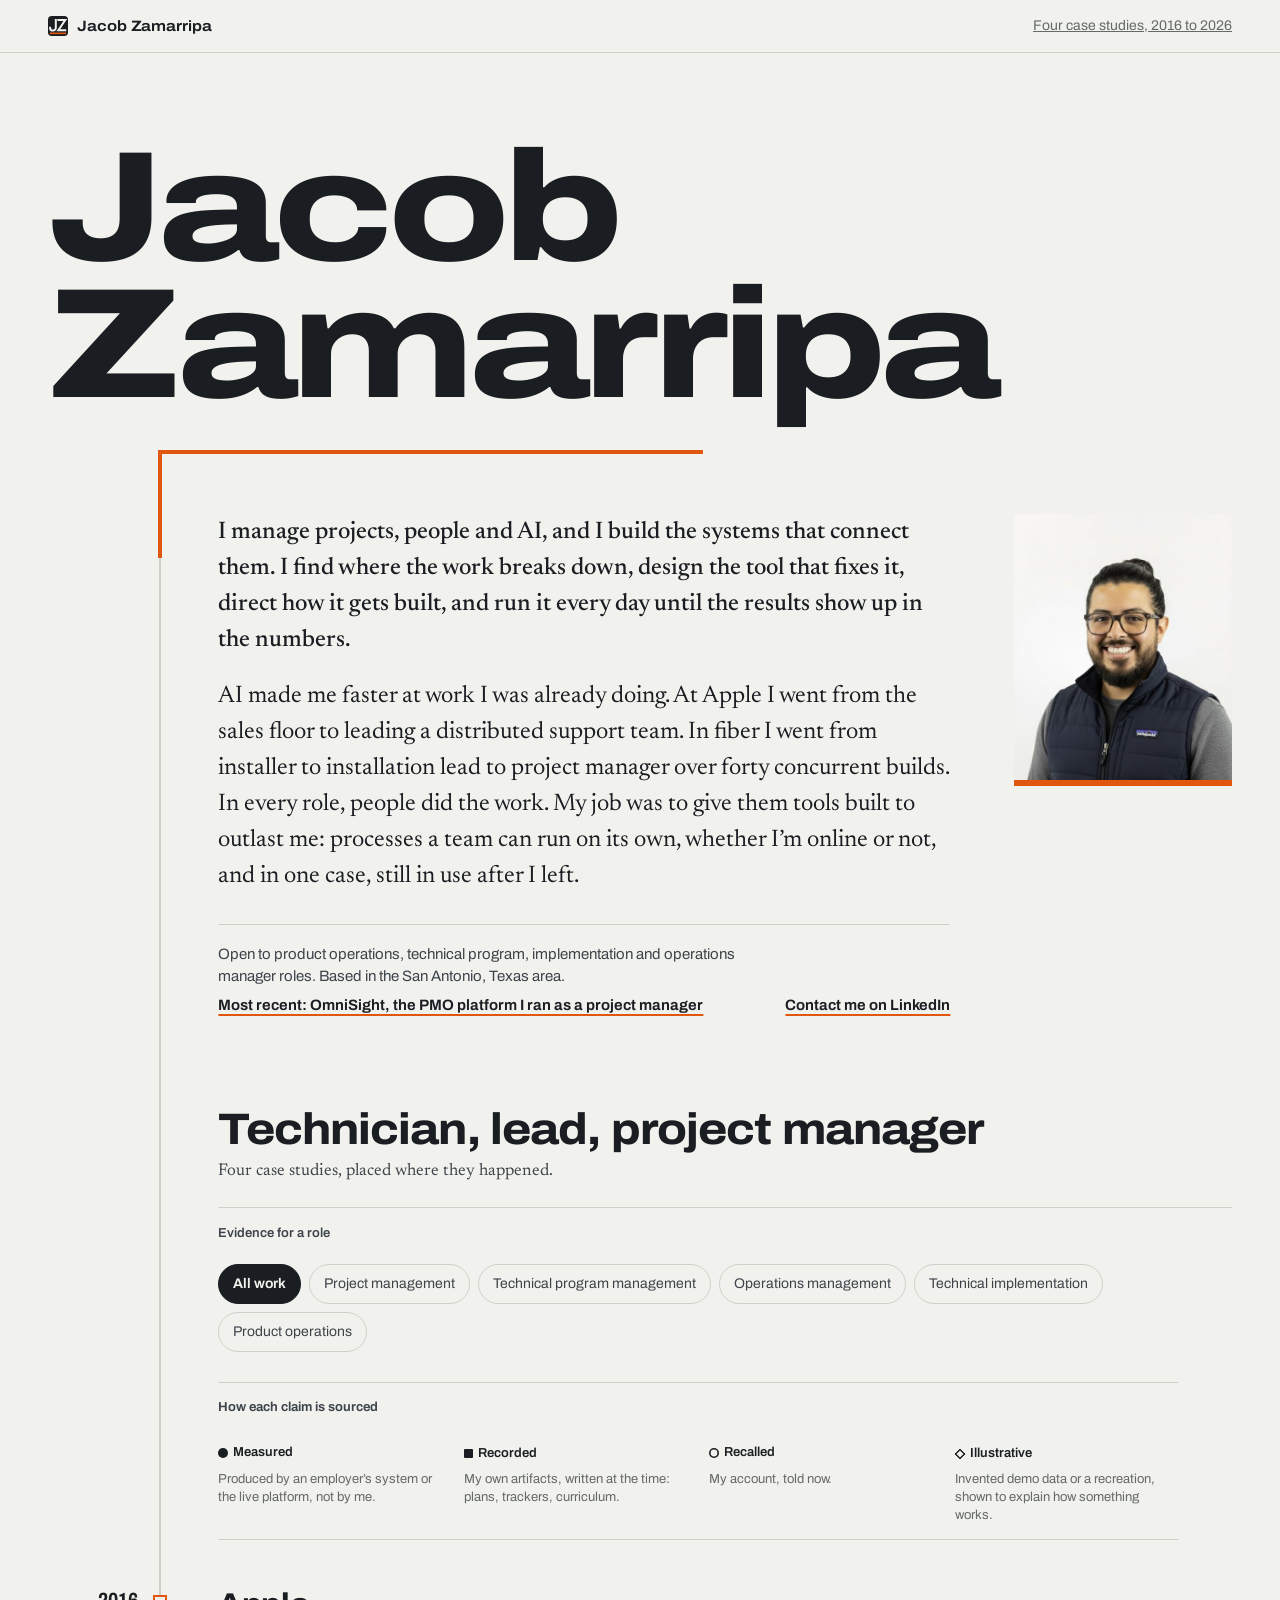
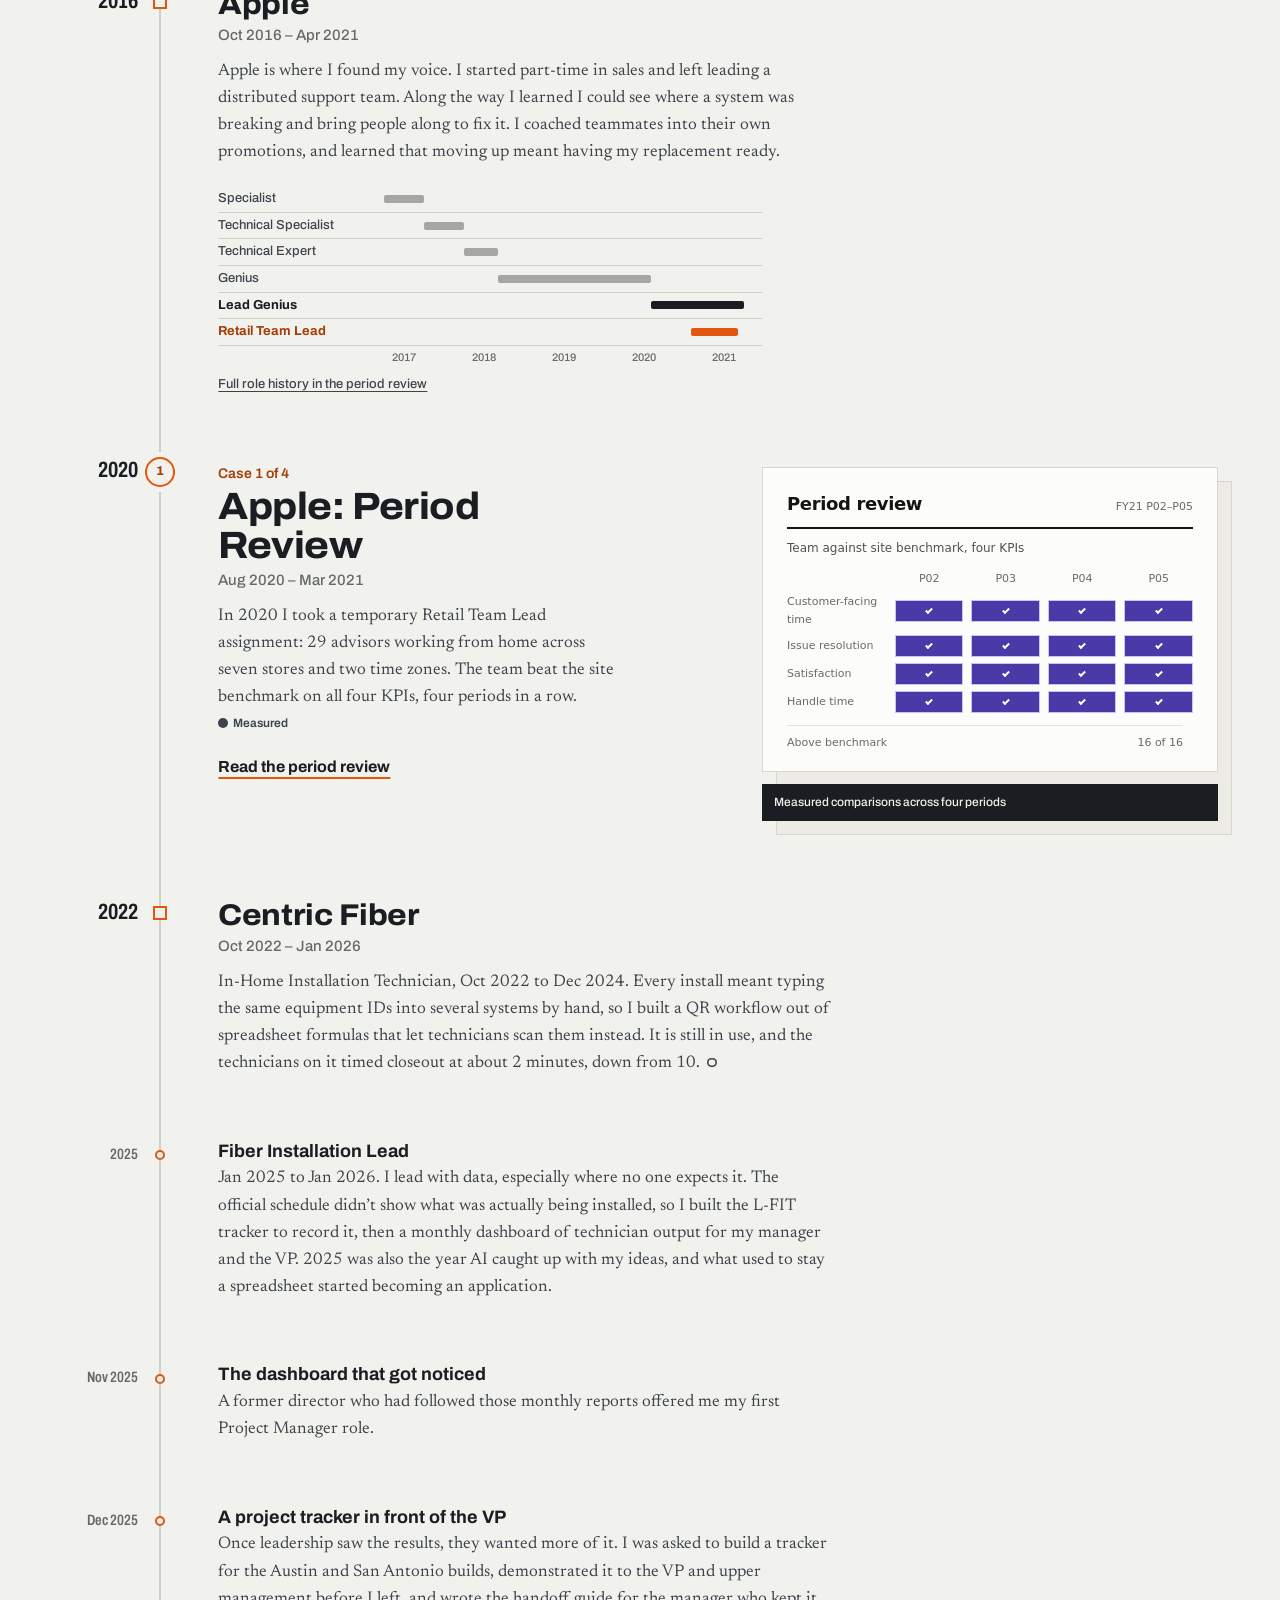
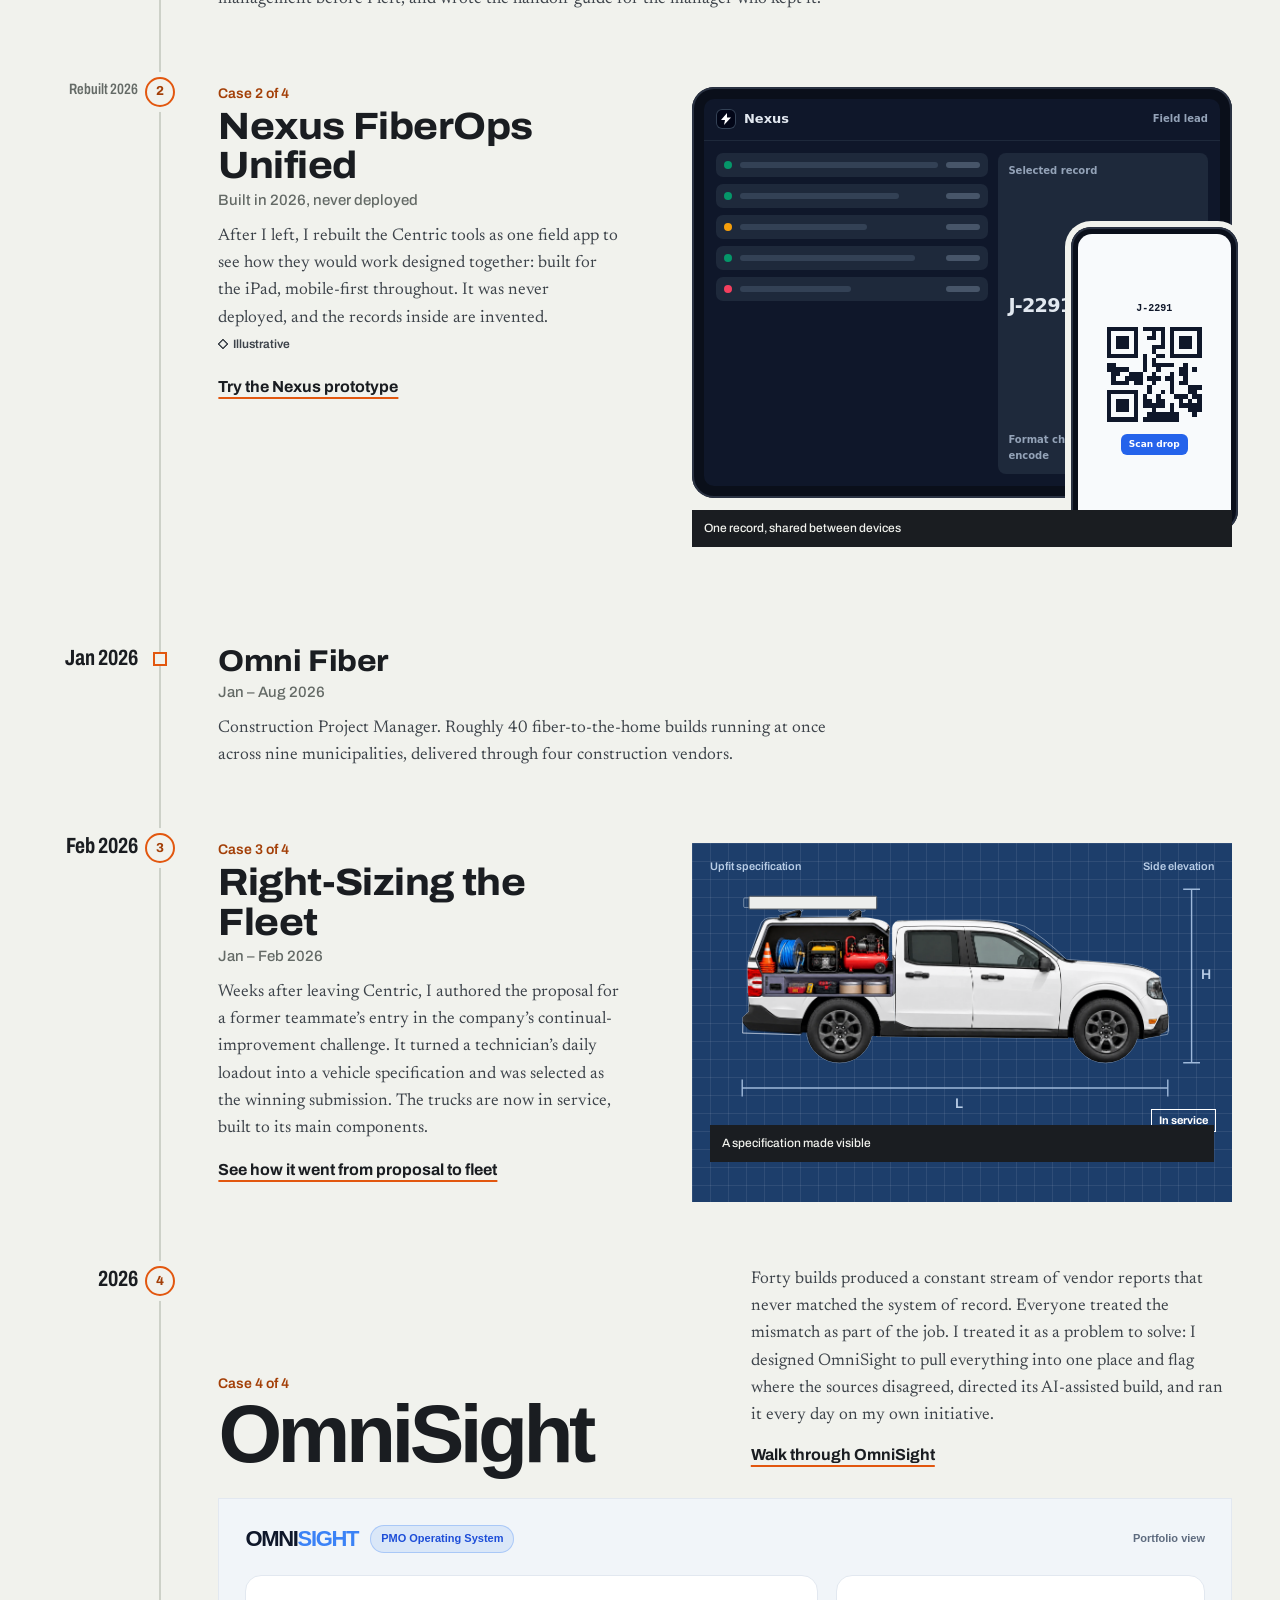
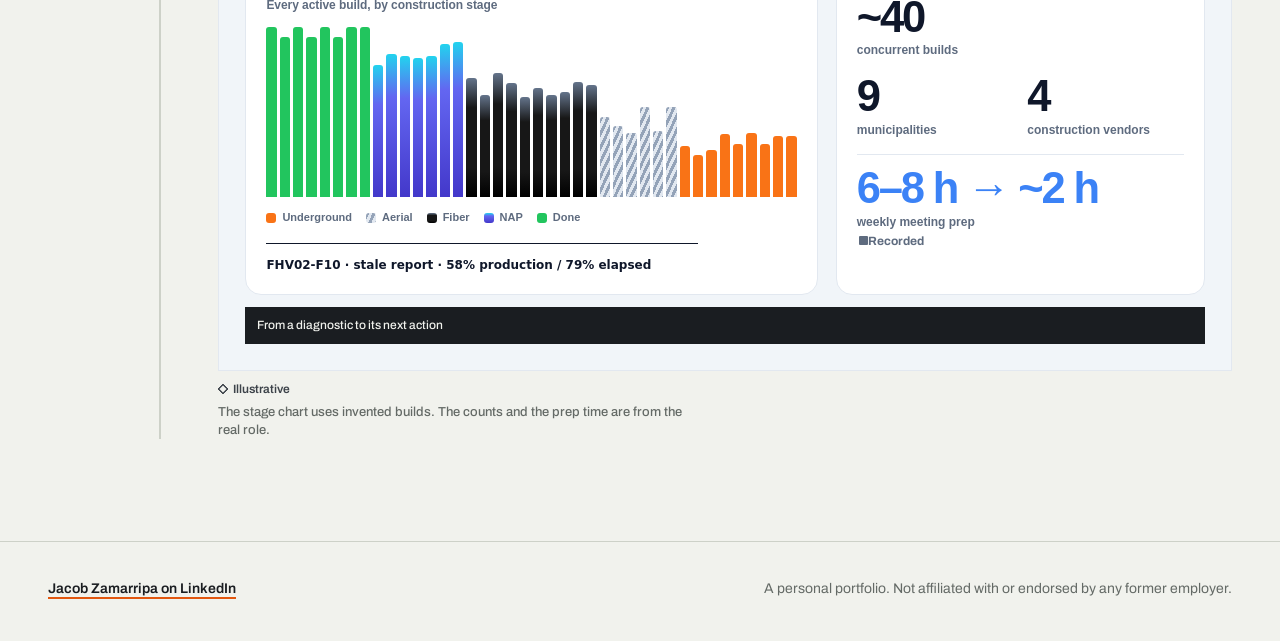
==== commit 480dee7f: "Move role evidence onto the timeline and chart Apple roles Replace the standalone "Find the relevant" ====
--- a/index.html
+++ b/index.html
@@ -167,14 +167,24 @@
 .h-stop--event h3{font-size:1.125rem;font-stretch:100%;font-weight:700;letter-spacing:0}
 .h-stop--event .h-note{margin-top:4px}
 
-/* Apple ladder: a real sequence, so it steps */
-.h-ladder{list-style:none;margin:18px 0 0;padding:0;display:flex;flex-direction:column-reverse;gap:0;max-width:26rem}
-.h-ladder li{
-  font:500 .875rem/1 var(--fr-sans);color:var(--fr-ink-2);
-  padding:8px 0 8px 10px;border-left:2px solid var(--fr-rule);border-bottom:2px solid var(--fr-rule);
-  margin-left:calc(var(--step) * 1.6rem);
-}
-.h-ladder li:first-child{color:var(--fr-ink);font-weight:700;border-color:var(--fr-ink)}
+/* Apple roles: compact Figure 5 from the period review */
+.h-roles{margin:20px 0 0;max-width:34rem}
+.h-roles ol{list-style:none;margin:0;padding:0}
+.h-roles li,.h-roles-yrs{display:grid;grid-template-columns:9.5rem minmax(0,1fr);gap:14px;align-items:center}
+.h-roles li{padding:5px 0;border-bottom:1px solid var(--fr-rule)}
+.h-roles li span{font:500 .8125rem/1.2 var(--fr-sans);color:var(--fr-ink-2)}
+.h-roles i{position:relative;display:block;height:8px;margin-right:18px;font-style:normal}
+.h-roles b{position:absolute;top:0;height:8px;border-radius:2px;background:var(--fr-muted);opacity:.55;left:calc(var(--a) / 54 * 100%);width:calc((var(--b) - var(--a)) / 54 * 100%)}
+.h-roles .is-lead span{color:var(--fr-ink);font-weight:700}
+.h-roles .is-lead b{background:var(--fr-ink);opacity:1}
+.h-roles .is-rtl span{color:var(--fr-mark-ink);font-weight:700}
+.h-roles .is-rtl b{background:var(--fr-mark);opacity:1}
+.h-roles-yrs{margin-top:6px}
+.h-roles-yrs i{height:14px}
+.h-roles-yrs em{position:absolute;top:0;transform:translateX(-50%);font:500 .6875rem/1 var(--fr-sans);font-style:normal;color:var(--fr-muted);font-variant-numeric:tabular-nums}
+.h-roles figcaption{margin-top:10px;font:500 .8125rem/1.3 var(--fr-sans)}
+.h-roles figcaption a{color:var(--fr-ink-2);text-underline-offset:3px}
+@media (max-width:560px){.h-roles li,.h-roles-yrs{grid-template-columns:7.5rem minmax(0,1fr);gap:10px}}
 
 /* ---- case blocks ---- */
 .h-case{
@@ -366,13 +376,13 @@
       </div>
     </div>
 
-    <div class="h-row"><div class="h-col"><section id="explore" aria-label="Explore the evidence" hidden></section></div></div>
 
     <section id="work" aria-labelledby="work-title">
       <div class="h-row h-work-head">
         <div class="h-col">
           <h2 id="work-title">Technician, lead, project manager</h2>
           <p>Four case studies, placed where they happened.</p>
+          <div id="explore" class="px px-lens" role="region" aria-label="Evidence for a role" hidden></div>
           <div class="fr-key">
             <p class="fr-key-title">How each claim is sourced</p>
             <dl>
@@ -394,13 +404,18 @@
             <h3>Apple</h3>
             <p class="h-dates">Oct 2016 – Apr 2021</p>
             <p class="h-note">Apple is where I found my voice. I started part-time in sales and left leading a distributed support team. Along the way I learned I could see where a system was breaking and bring people along to fix it. I coached teammates into their own promotions, and learned that moving up meant having my replacement ready.</p>
-            <ol class="h-ladder" aria-label="Titles held, first to last">
-              <li style="--step:0">Specialist</li>
-              <li style="--step:1">Technical Specialist</li>
-              <li style="--step:2">Technical Expert</li>
-              <li style="--step:3">Genius</li>
-              <li style="--step:4">Lead Genius</li>
-            </ol>
+            <figure class="h-roles">
+              <ol aria-label="Roles held at Apple, October 2016 to April 2021">
+                <li><span>Specialist</span><i aria-hidden="true"><b style="--a:0;--b:6"></b></i></li>
+                <li><span>Technical Specialist</span><i aria-hidden="true"><b style="--a:6;--b:12"></b></i></li>
+                <li><span>Technical Expert</span><i aria-hidden="true"><b style="--a:12;--b:17"></b></i></li>
+                <li><span>Genius</span><i aria-hidden="true"><b style="--a:17;--b:40"></b></i></li>
+                <li class="is-lead"><span>Lead Genius</span><i aria-hidden="true"><b style="--a:40;--b:54"></b></i></li>
+                <li class="is-rtl"><span>Retail Team Lead</span><i aria-hidden="true"><b style="--a:46;--b:53"></b></i></li>
+              </ol>
+              <div class="h-roles-yrs" aria-hidden="true"><span></span><i><em style="left:calc(3 / 54 * 100%)">2017</em><em style="left:calc(15 / 54 * 100%)">2018</em><em style="left:calc(27 / 54 * 100%)">2019</em><em style="left:calc(39 / 54 * 100%)">2020</em><em style="left:calc(51 / 54 * 100%)">2021</em></i></div>
+              <figcaption><a href="./apple-rtl/#fig-5">Full role history in the period review</a></figcaption>
+            </figure>
           </div>
         </li>
 
--- a/assets/portfolio-explore.css
+++ b/assets/portfolio-explore.css
@@ -5,25 +5,8 @@
 .px button{cursor:pointer}.px button:focus-visible,.px a:focus-visible,.px input:focus-visible,.px select:focus-visible{outline:3px solid var(--fr-focus,var(--fr-ink));outline-offset:4px}
 .px button:disabled{opacity:.45;cursor:default}
 .px-kicker{font-size:.8125rem;margin:0 0 8px;color:var(--fr-muted)}
-.px-explore{margin:0 0 64px;padding:28px 0;border-top:3px solid var(--fr-ink);border-bottom:1px solid var(--fr-rule)}
-.px-explore h2{font-size:clamp(1.7rem,3vw,2.5rem);line-height:1.1;letter-spacing:-.035em;margin:0 0 12px}
-.px-explore p{max-width:65ch}.px-lenses{display:flex;flex-wrap:wrap;gap:6px 20px;margin:24px 0 16px}
 .px-lenses button{background:none;border:0;border-bottom:3px solid transparent;padding:10px 0;color:var(--fr-ink-2);font-size:.9375rem}
 .px-lenses button[aria-pressed=true]{border-color:var(--px-accent);color:var(--fr-ink);font-weight:700}
-.px-search-row{display:flex;align-items:end;gap:12px;margin-top:24px}.px-search-row label{flex:1;display:grid;gap:7px;font-size:.875rem;font-weight:600}
-.px-search-row input{width:100%;min-width:0;border:1px solid var(--fr-rule);border-bottom:2px solid var(--fr-ink);background:var(--fr-bg);color:var(--fr-ink);border-radius:0;padding:13px 12px;font-size:1rem}
-.px-clear{border:1px solid var(--fr-rule);background:var(--fr-bg);color:var(--fr-ink);padding:13px;min-height:49px}
-.px-route-list{list-style:none;counter-reset:route;display:grid;grid-template-columns:repeat(4,minmax(0,1fr));gap:0;margin:24px 0;padding:0;border-top:1px solid var(--fr-rule)}
-.px-route-list li{counter-increment:route;border-bottom:1px solid var(--fr-rule);padding:18px 18px 18px 0;min-width:0}
-.px-route-list li:before{content:"0" counter(route);display:block;font-size:1.75rem;line-height:1;color:var(--px-accent);margin-bottom:12px;font-variant-numeric:tabular-nums}
-.px-route-list a{color:var(--fr-ink);font-size:1rem;line-height:1.3;text-decoration-thickness:1px;text-underline-offset:4px;font-weight:650}
-.px-route-list small{display:block;color:var(--fr-muted);font-size:.75rem;margin-top:8px}
-.px-start{display:inline-block;padding:12px 18px;background:var(--fr-ink);color:var(--fr-bg);text-decoration:none;font-weight:650;min-height:44px}
-.px-results{list-style:none;margin:12px 0 0;padding:0}.px-results li{border-top:1px solid var(--fr-rule);padding:16px 0;display:grid;grid-template-columns:160px minmax(0,1fr);gap:6px 20px}
-.px-results small{color:var(--fr-muted);font-size:.8125rem}.px-results a{color:var(--fr-ink);font-weight:650;text-underline-offset:3px}.px-results p{font-size:.9375rem;margin:5px 0 0;color:var(--fr-ink-2)}
-.px-result-count{font-size:.8125rem;color:var(--fr-muted);margin:14px 0}
-.px-relevance{font:500 .875rem/1.5 var(--fr-sans);border-left:3px solid var(--fr-mark-ink);padding:4px 0 4px 10px;color:var(--fr-ink-2);margin:0 0 16px}
-.px-relevant .h-case h3,.px-relevant .h-omni-text h3{text-decoration:underline;text-decoration-color:var(--fr-mark);text-underline-offset:6px;text-decoration-thickness:2px}
 .px-routebar{max-width:var(--fr-max,1240px);margin:20px auto;padding:18px 20px;border:1px solid var(--fr-rule);border-left:4px solid var(--fr-mark-ink);background:var(--fr-bg);width:calc(100% - 2*var(--fr-gutter,20px))}
 .px-routebar p{margin:4px 0 8px}.px-routebar h2{font-size:1.125rem;line-height:1.3;margin:0}.px-routebar nav{display:flex;gap:10px 24px;flex-wrap:wrap;margin-top:12px}.px-routebar a{color:var(--fr-ink);font-size:.875rem;text-underline-offset:3px}
 .px-evidence-target{outline:2px solid var(--fr-mark-ink)!important;outline-offset:8px;scroll-margin-top:26px}
@@ -43,9 +26,9 @@
 .px-record-id{display:flex;justify-content:space-between;gap:12px;border-bottom:1px solid var(--fr-rule);padding-bottom:12px;margin-bottom:15px;font-size:.875rem}.px-record-id b{font-family:ui-monospace,monospace}.px-record-flash{animation:px-confirm .7s ease-out}.led-row.is-norm .led-out{animation:px-confirm .7s ease-out}
 @keyframes px-confirm{from{box-shadow:inset 0 0 0 2px var(--fr-mark-ink)}to{box-shadow:inset 0 0 0 2px transparent}}
 .px-preview{position:relative}.px-preview-note{position:absolute;inset:auto 0 0;padding:10px 14px;background:var(--fr-ink);color:var(--fr-bg);font:500 .8125rem/1.4 var(--fr-sans);z-index:3}
-@media(max-width:760px){.px-route-list{grid-template-columns:repeat(2,minmax(0,1fr))}.px-results li{grid-template-columns:1fr}.px-period-values{grid-template-columns:repeat(2,minmax(0,1fr))}.px-zone-panel{grid-template-columns:1fr;gap:8px}.px-tour{padding:18px 16px}.px-record-flow span{font-size:.6875rem}.px-explore{margin-bottom:36px}}
+@media(max-width:760px){.px-period-values{grid-template-columns:repeat(2,minmax(0,1fr))}.px-zone-panel{grid-template-columns:1fr;gap:8px}.px-tour{padding:18px 16px}.px-record-flow span{font-size:.6875rem}}
 @media(prefers-reduced-motion:reduce){.px *, .px-record-flash,.led-row.is-norm .led-out{animation:none!important;transition:none!important;scroll-behavior:auto!important}}
-@media print{.px-explore,.px-routebar,.px-controls{display:none}.px-tour{break-inside:avoid}}
+@media print{.px-lens,.px-routebar,.px-controls{display:none}.px-tour{break-inside:avoid}}
 
 .px-tour-active{position:sticky;top:8px;z-index:35;box-shadow:0 3px 0 var(--fr-rule)}
 @media(max-width:600px){.px-tour-active{padding:12px}.px-tour-active h3{font-size:1rem}.px-tour-active p{font-size:.8125rem}.px-tour-active .px-controls{margin-top:10px}.px-tour-active .px-controls button{padding:8px 12px}}
@@ -57,3 +40,26 @@
 @media print{.px-path-dock{display:none}}
 
 .px-access-toggle{border:1px solid var(--fr-rule);background:var(--fr-bg);color:var(--fr-ink);min-height:44px;padding:10px 14px;margin-top:8px}.px-access-drawer{transition:transform .45s ease}.px-compare .px-zone-region{fill:none;opacity:.85;stroke-width:2;stroke-dasharray:5 4;pointer-events:none}
+
+
+/* Role lens on the timeline header: highlights the path through the work */
+.px-lens{margin:0 0 30px;padding:18px 0 0;border-top:1px solid var(--fr-rule)}
+.px-lens-label{margin:0 0 10px;font:600 .8125rem/1.2 var(--fr-sans);color:var(--fr-muted)}
+.px-lens .px-lenses{display:flex;flex-wrap:wrap;gap:8px;margin:0}
+.px-lens .px-lenses button{min-height:40px;padding:8px 14px;border:1px solid var(--fr-rule);border-radius:999px;background:var(--fr-bg);color:var(--fr-ink-2);font-size:.875rem;line-height:1.2}
+.px-lens .px-lenses button:hover{border-color:var(--fr-ink);color:var(--fr-ink)}
+.px-lens .px-lenses button[aria-pressed=true]{background:var(--fr-ink);border-color:var(--fr-ink);color:var(--fr-bg);font-weight:650}
+.px-lens-status{margin:14px 0 0;font-size:.9375rem;color:var(--fr-ink-2);max-width:60ch}
+.px-lens-start{color:var(--fr-ink);font-weight:700;text-decoration-color:var(--fr-mark);text-decoration-thickness:2px;text-underline-offset:4px;white-space:nowrap}
+.px-lens-start:after{content:" \2192"}
+.h-tl .h-stop>.h-col,.h-tl .h-stop>.h-when{transition:opacity .25s ease}
+.h-tl.px-lens-on .px-lens-miss>.h-col,.h-tl.px-lens-on .px-lens-miss>.h-when{opacity:.4}
+.h-tl.px-lens-on .h-stop--job.px-lens-miss>.h-col,.h-tl.px-lens-on .h-stop--event.px-lens-miss>.h-col{opacity:.55}
+.px-lens-hits{margin:0 0 18px;padding:12px 0 2px 14px;border-left:3px solid var(--fr-mark)}
+.px-lens-hits .px-kicker{margin:0 0 6px;font-weight:600;color:var(--fr-mark-ink)}
+.px-lens-hits ol{list-style:none;margin:0;padding:0}
+.px-lens-hits li{display:grid;grid-template-columns:2.1rem minmax(0,1fr);gap:0 6px;padding:6px 0}
+.px-lens-num{grid-row:span 2;font:700 1.125rem/1.2 var(--fr-sans);color:var(--fr-mark-ink);font-variant-numeric:tabular-nums}
+.px-lens-hits a{color:var(--fr-ink);font-weight:650;line-height:1.3;text-underline-offset:3px}
+.px-lens-hits small{color:var(--fr-muted);font-size:.75rem;margin-top:2px}
+@media(prefers-reduced-motion:reduce){.h-tl .h-stop>.h-col,.h-tl .h-stop>.h-when{transition:none}}
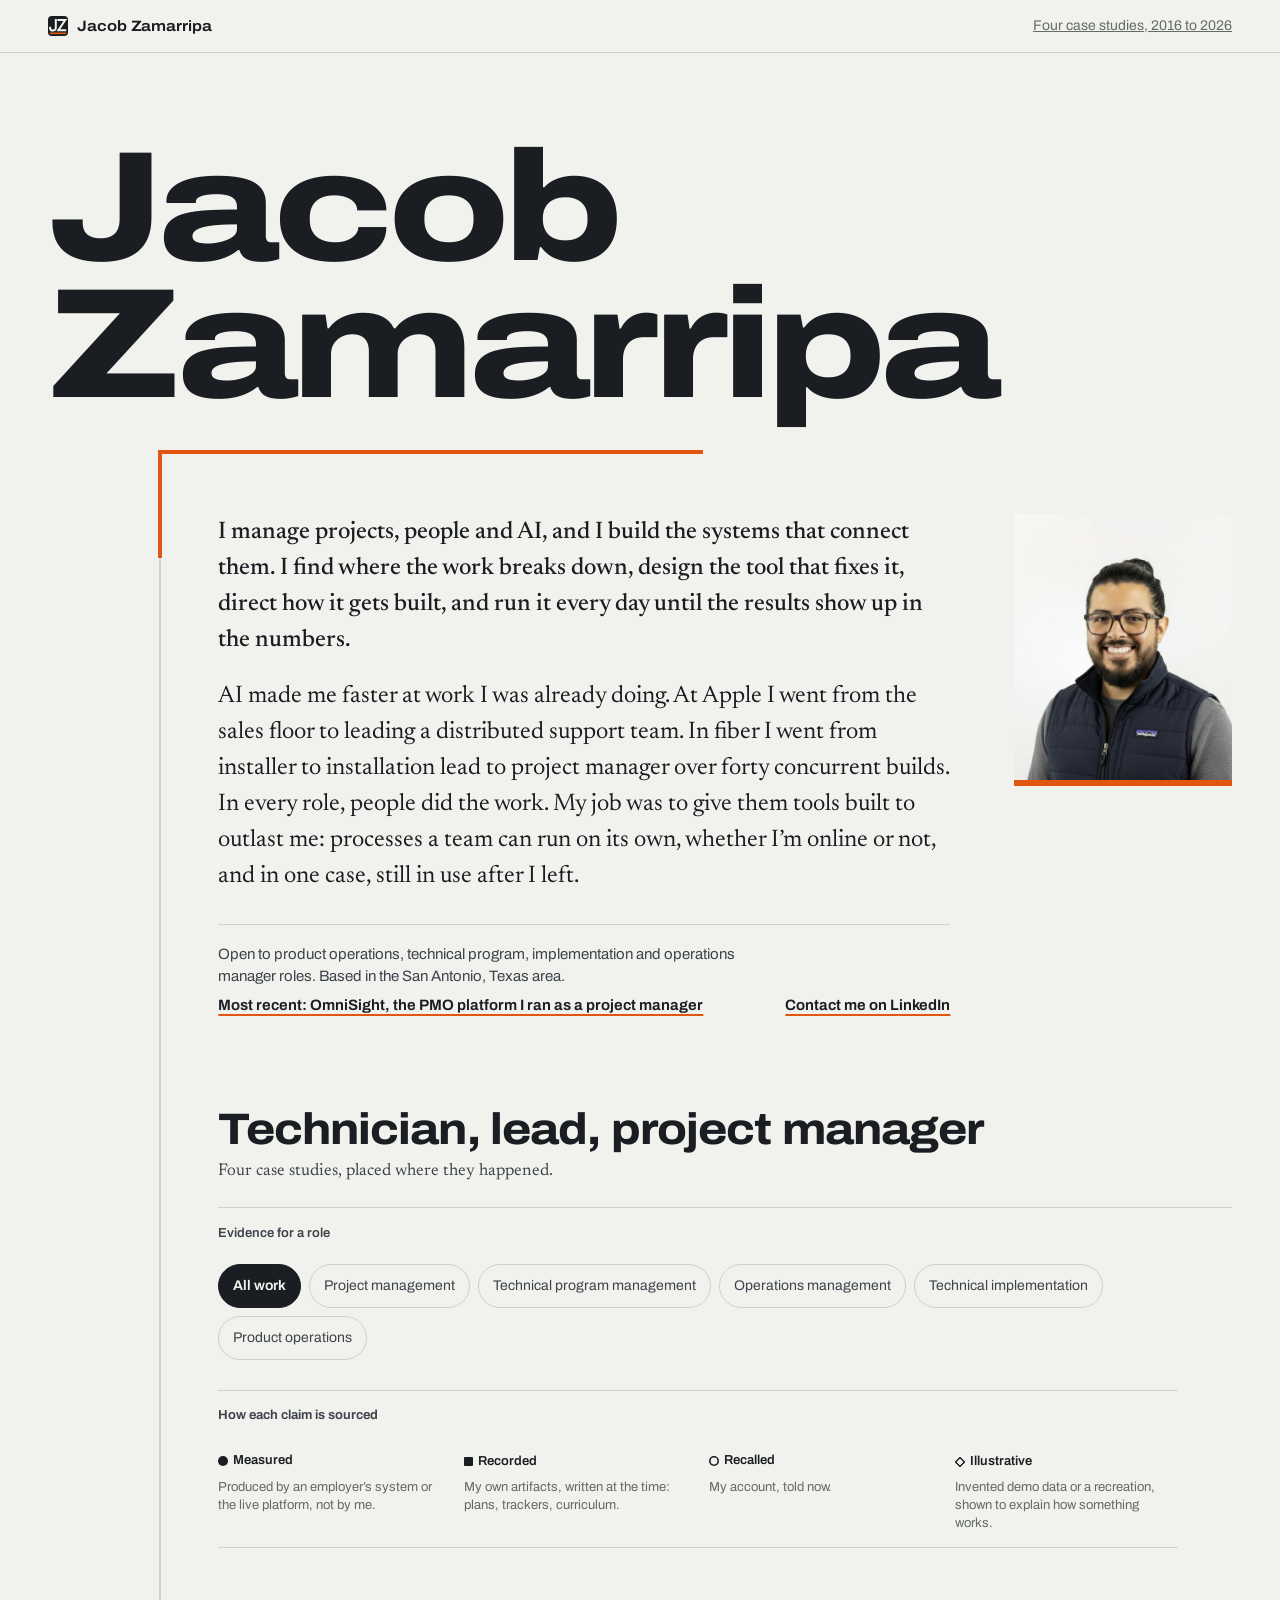
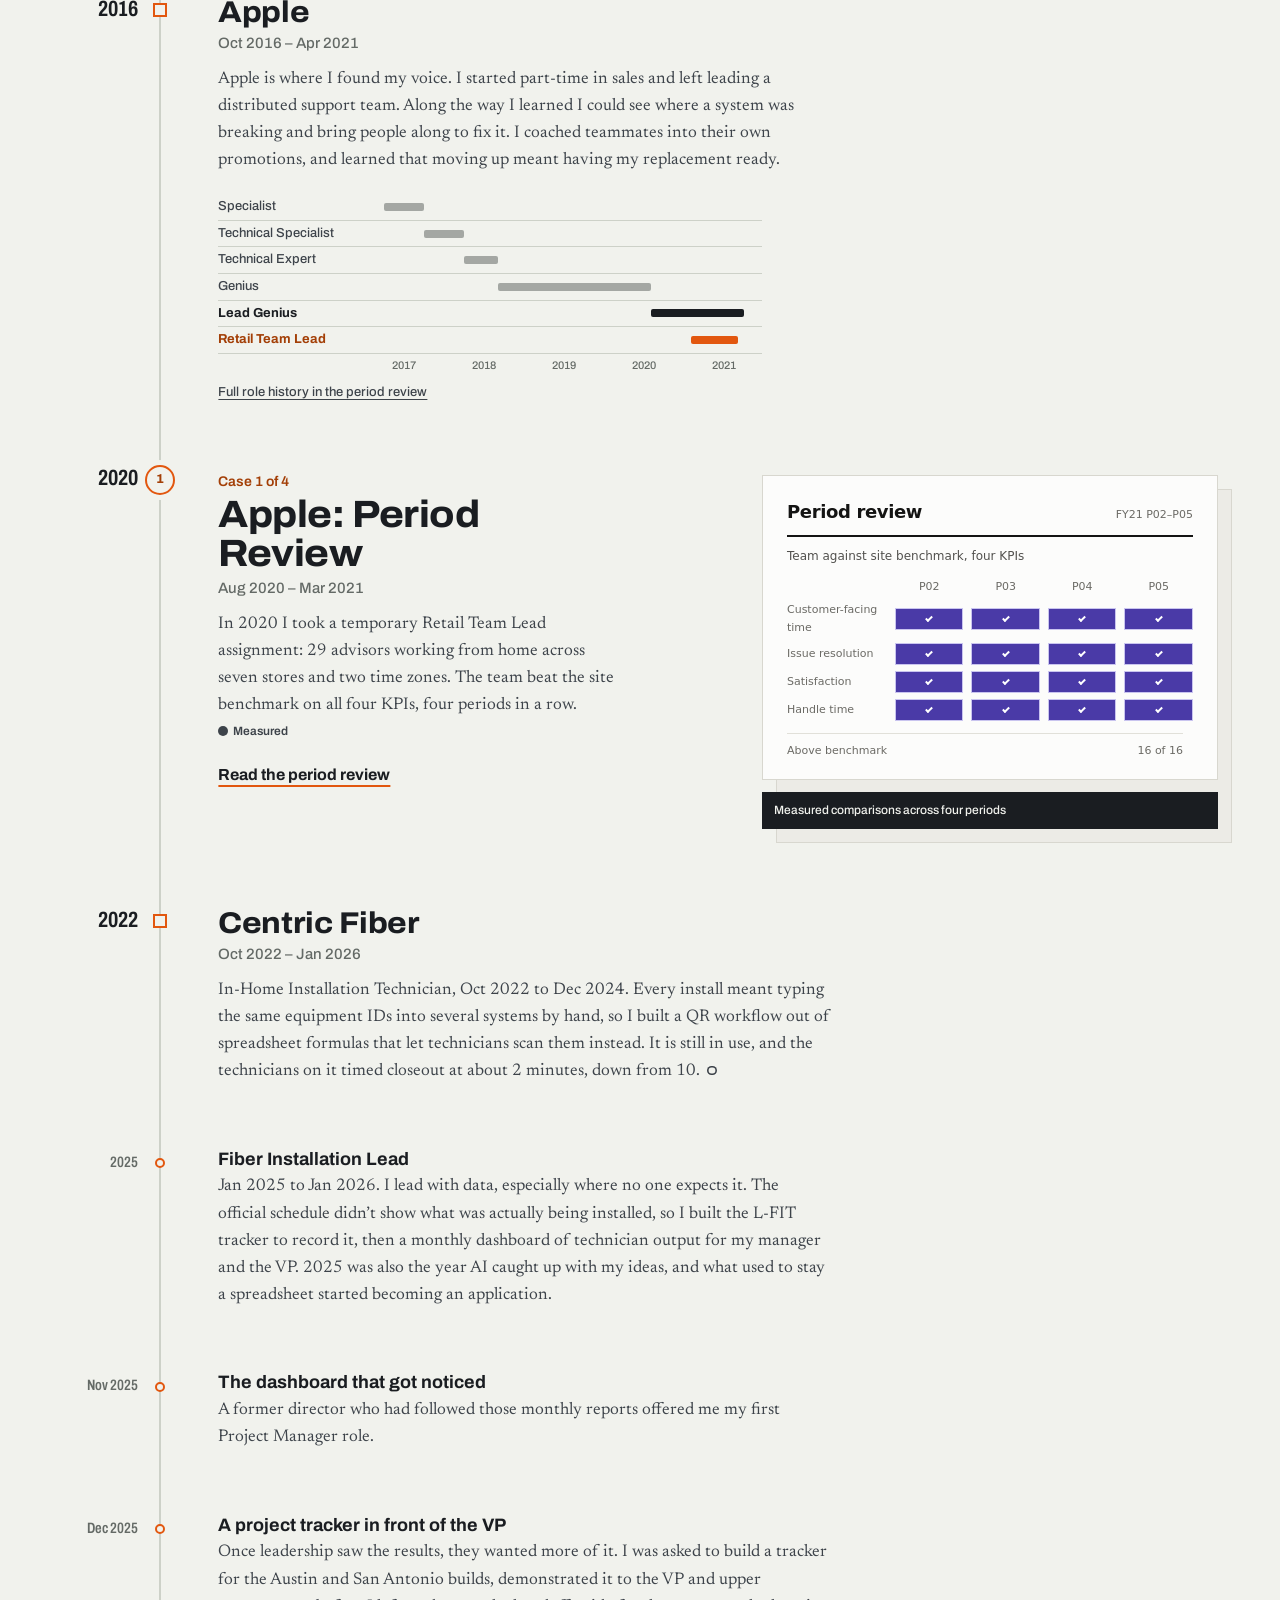
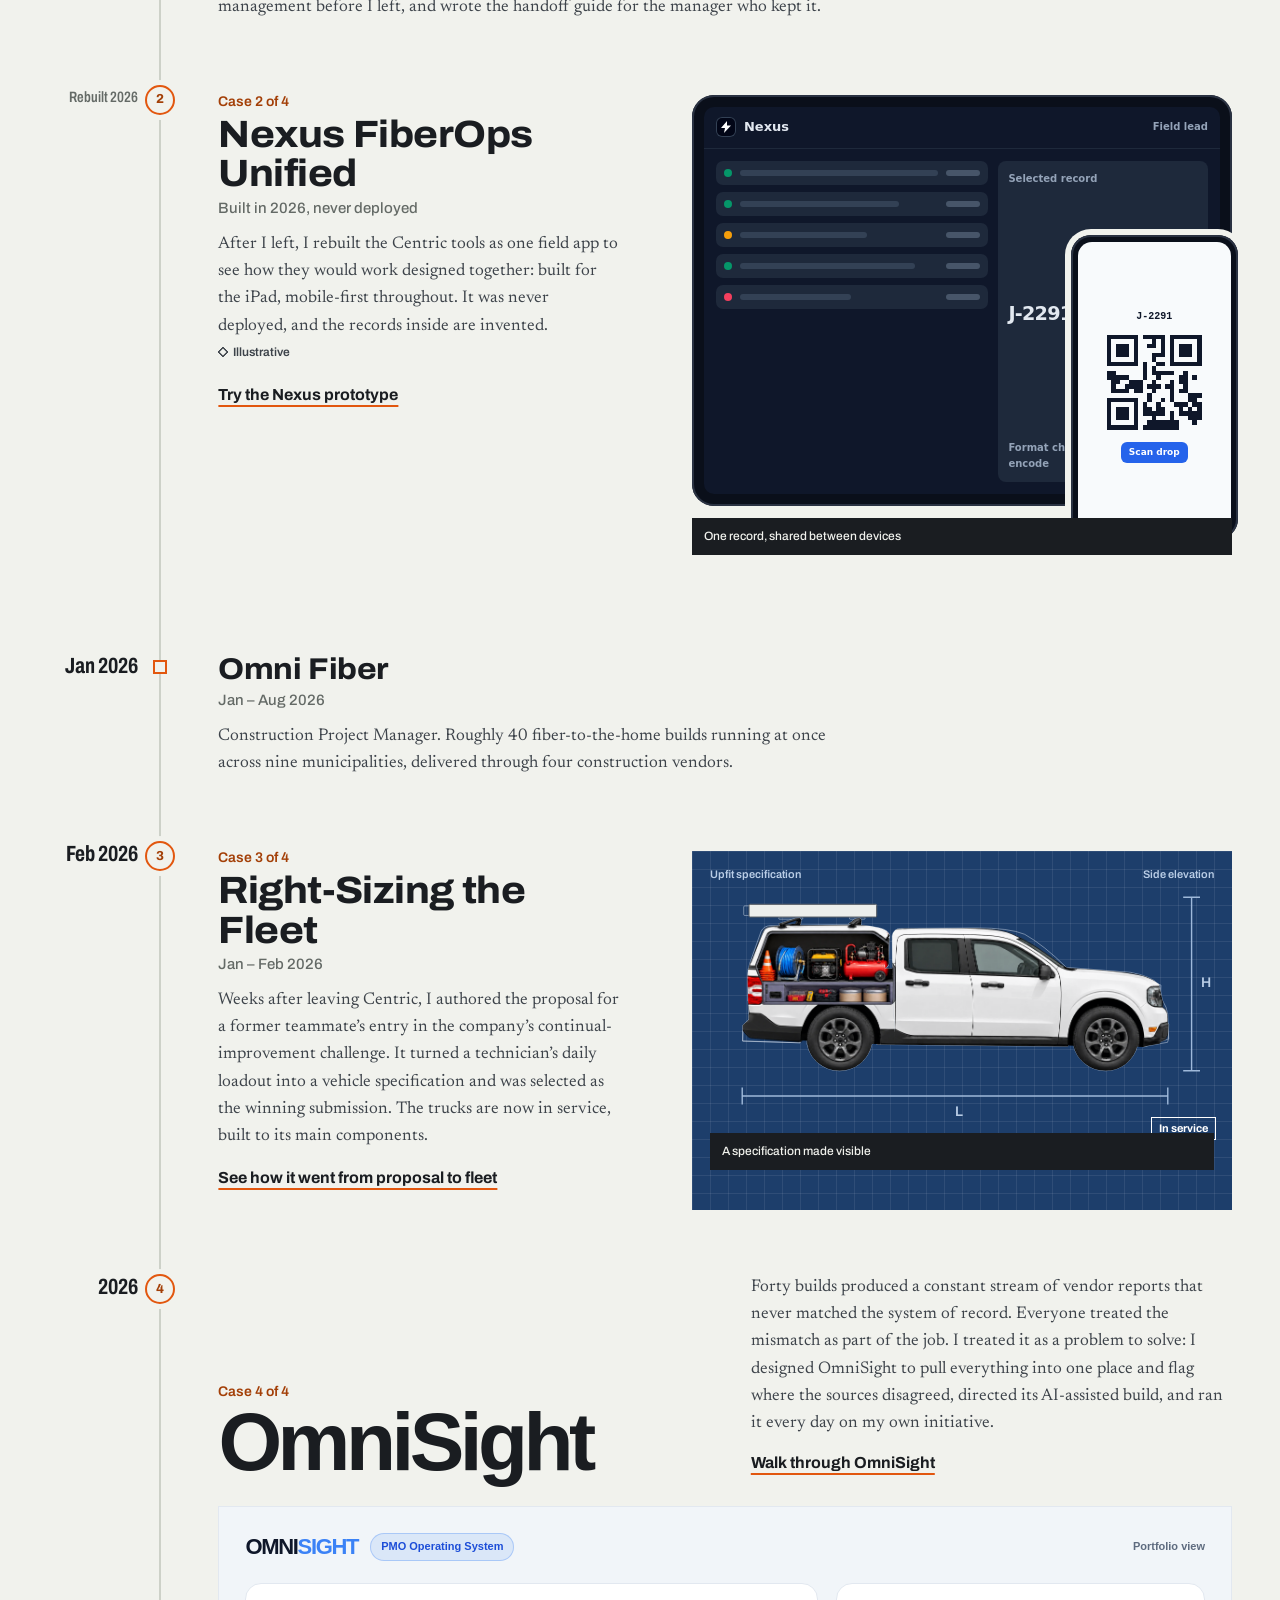
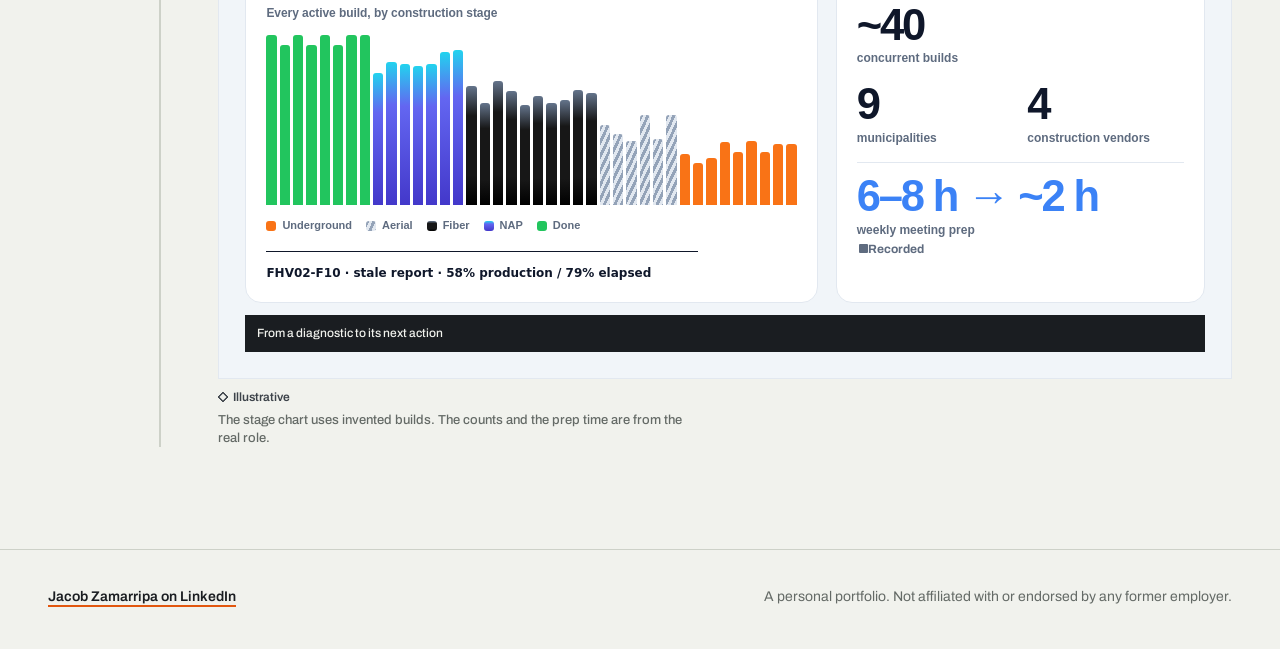
==== commit 38c973f6: "Harden portfolio journey lifecycle and add browser regressions" ====
--- a/index.html
+++ b/index.html
@@ -2,6 +2,7 @@
 <html lang="en">
 <head>
 <meta charset="utf-8">
+<script>addEventListener("pagereveal",function(e){if(e.viewTransition)[e.viewTransition.ready,e.viewTransition.updateCallbackDone,e.viewTransition.finished].forEach(function(p){p.catch(function(){})})})</script>
 <meta name="viewport" content="width=device-width,initial-scale=1">
 <title>Jacob Zamarripa | Project manager who builds the systems he runs</title>
 <meta name="description" content="Jacob Zamarripa, project manager and operator. Four case studies from 2016 to 2026: distributed technical support at Apple, field tools from fiber installation, a fleet proposal that was selected and is now in service, and OmniSight, the AI-assisted PMO platform he conceived and ran.">
--- a/assets/portfolio-explore.css
+++ b/assets/portfolio-explore.css
@@ -1,15 +1,13 @@
 /* Evidence-led navigation and visual mechanics; interiors keep their own tokens. */
-.px{font:400 1rem/1.5 var(--fr-sans,system-ui);color:var(--fr-ink);--px-accent:var(--fr-mark-ink,var(--fr-ink));box-sizing:border-box}
+.px{font:400 1rem/1.5 var(--fr-sans,system-ui);color:var(--fr-ink);box-sizing:border-box}
 .px *{box-sizing:border-box}.px [hidden]{display:none!important}
 .px button,.px input,.px select{font:inherit}.px button,.px a,.px input,.px select{touch-action:manipulation}
 .px button{cursor:pointer}.px button:focus-visible,.px a:focus-visible,.px input:focus-visible,.px select:focus-visible{outline:3px solid var(--fr-focus,var(--fr-ink));outline-offset:4px}
 .px button:disabled{opacity:.45;cursor:default}
 .px-kicker{font-size:.8125rem;margin:0 0 8px;color:var(--fr-muted)}
-.px-lenses button{background:none;border:0;border-bottom:3px solid transparent;padding:10px 0;color:var(--fr-ink-2);font-size:.9375rem}
-.px-lenses button[aria-pressed=true]{border-color:var(--px-accent);color:var(--fr-ink);font-weight:700}
-.px-routebar{max-width:var(--fr-max,1240px);margin:20px auto;padding:18px 20px;border:1px solid var(--fr-rule);border-left:4px solid var(--fr-mark-ink);background:var(--fr-bg);width:calc(100% - 2*var(--fr-gutter,20px))}
-.px-routebar p{margin:4px 0 8px}.px-routebar h2{font-size:1.125rem;line-height:1.3;margin:0}.px-routebar nav{display:flex;gap:10px 24px;flex-wrap:wrap;margin-top:12px}.px-routebar a{color:var(--fr-ink);font-size:.875rem;text-underline-offset:3px}
-.px-evidence-target{outline:2px solid var(--fr-mark-ink)!important;outline-offset:8px;scroll-margin-top:26px}
+
+
+.px-evidence-target{scroll-margin-top:28px}
 .px-controls{display:flex;flex-wrap:wrap;gap:8px;margin:18px 0}.px-controls button{padding:10px 14px;min-height:44px;border:1px solid var(--fr-rule);background:var(--fr-bg);color:var(--fr-ink);border-radius:2px;font-size:.875rem}
 .px-controls button[aria-pressed=true]{background:var(--fr-ink);color:var(--fr-bg);border-color:var(--fr-ink)}
 .px-tour{padding:22px 24px;border:1px solid var(--fr-rule);border-left:4px solid var(--fr-mark-ink);background:var(--fr-bg);margin:22px 0;position:relative}
@@ -19,35 +17,36 @@
 .px-compare-line{position:absolute;inset:0 auto 0 var(--reveal,65%);width:2px;background:var(--fr-mark-ink);pointer-events:none}.px-compare-line:after{content:'↔';position:absolute;left:-18px;top:44%;width:38px;height:38px;display:grid;place-items:center;background:var(--fr-ink);color:var(--fr-bg);border:2px solid var(--fr-bg);border-radius:50%;font-size:1.3rem}
 .px-range-label{display:flex;gap:15px;align-items:center;margin:14px 0;flex-wrap:wrap;font-size:.875rem}.px-range-label input{flex:1;min-width:140px;accent-color:var(--fr-mark-ink);height:36px}.px-boundary{font-size:.8125rem!important;color:var(--fr-muted);max-width:85ch}
 .px-zone-panel{display:grid;grid-template-columns:minmax(180px,1fr) 2fr;gap:20px;border-top:1px solid var(--fr-rule);padding:18px 0}.px-zone-panel h3{margin:0;font-size:1.125rem}.px-zone-panel p{margin:0;font-size:.9375rem}
-.px-zone-active{filter:drop-shadow(0 0 4px var(--fr-mark-ink))}.px-zone-muted{opacity:.25}.px-compare .px-zone-region{fill:var(--fr-mark-ink);opacity:.15;stroke:var(--fr-mark-ink);stroke-width:2}
+.px-zone-muted{opacity:.25}
 .px-drawer-sketch{width:100%;max-width:540px;margin:16px 0;display:block}.px-drawer-sketch text{fill:var(--fr-ink);font:13px system-ui}.px-drawer-sketch .drawer-open{transform:translateX(-52px);transition:transform .45s ease}.px-drawer-sketch rect,.px-drawer-sketch path{stroke:var(--fr-ink);stroke-width:1.5;fill:var(--fr-surface)}
 .px-period-values{display:grid;grid-template-columns:repeat(4,minmax(0,1fr));gap:12px;margin:18px 0}.px-period-values>div{border-top:2px solid var(--fr-rule);padding-top:12px}.px-period-values b{display:block;font-size:.875rem}.px-period-values span{display:block;font-size:.875rem;margin-top:6px;font-variant-numeric:tabular-nums}.rv-bench[data-period] .rv-pair{opacity:.2;transition:opacity .2s}.rv-bench[data-period] .rv-pair.px-period-on{opacity:1}.rv-bench[data-period] .rv-pair.px-period-on .rv-dot{stroke:var(--rv-ink);stroke-width:2}
 .px-record-flow{display:grid;grid-template-columns:repeat(5,minmax(0,1fr));gap:7px;margin:0 0 18px}.px-record-flow span{border-top:4px solid var(--fr-rule);padding:8px 4px;font-size:.8125rem;line-height:1.3}.px-record-flow span.px-done{border-color:var(--fr-ink)}.px-record-flow span.px-now{border-color:var(--fr-mark-ink);font-weight:700}.px-record-flow.px-blocked span.px-now{border-color:#bd3543;color:var(--fr-ink)}
 .px-record-id{display:flex;justify-content:space-between;gap:12px;border-bottom:1px solid var(--fr-rule);padding-bottom:12px;margin-bottom:15px;font-size:.875rem}.px-record-id b{font-family:ui-monospace,monospace}.px-record-flash{animation:px-confirm .7s ease-out}.led-row.is-norm .led-out{animation:px-confirm .7s ease-out}
 @keyframes px-confirm{from{box-shadow:inset 0 0 0 2px var(--fr-mark-ink)}to{box-shadow:inset 0 0 0 2px transparent}}
-.px-preview{position:relative}.px-preview-note{position:absolute;inset:auto 0 0;padding:10px 14px;background:var(--fr-ink);color:var(--fr-bg);font:500 .8125rem/1.4 var(--fr-sans);z-index:3}
+.px-preview{position:relative}.px-preview-note{background:var(--fr-ink);color:var(--fr-bg);font:500 .8125rem/1.4 var(--fr-sans);z-index:3}
 @media(max-width:760px){.px-period-values{grid-template-columns:repeat(2,minmax(0,1fr))}.px-zone-panel{grid-template-columns:1fr;gap:8px}.px-tour{padding:18px 16px}.px-record-flow span{font-size:.6875rem}}
 @media(prefers-reduced-motion:reduce){.px *, .px-record-flash,.led-row.is-norm .led-out{animation:none!important;transition:none!important;scroll-behavior:auto!important}}
-@media print{.px-lens,.px-routebar,.px-controls{display:none}.px-tour{break-inside:avoid}}
+@media print{.px-lens,.px-tour{break-inside:avoid}}
 
 .px-tour-active{position:sticky;top:8px;z-index:35;box-shadow:0 3px 0 var(--fr-rule)}
 @media(max-width:600px){.px-tour-active{padding:12px}.px-tour-active h3{font-size:1rem}.px-tour-active p{font-size:.8125rem}.px-tour-active .px-controls{margin-top:10px}.px-tour-active .px-controls button{padding:8px 12px}}
 
 .px-preview-note{position:relative;inset:auto;display:block;margin-top:12px;padding:10px 12px;font-size:.75rem}.pv-fleet.px-preview .pv-f-stamp{bottom:70px}.pv-nexus.px-preview .pv-n-phone{bottom:50px}.pv-nexus .pv-n-side b{font-size:1.2rem}.pv-nexus .pv-n-side{gap:14px}.px-preview-finding{font:600 .75rem/1.5 system-ui;margin:16px 0 0;padding-top:12px;border-top:1px solid currentColor;color:inherit}.pv-apple .pv-a-grid>span{max-width:100px}
 
-.zones .px-drawer-sketch{max-width:440px;margin:12px 0;height:auto}.px-compare-edge .px-compare-line{display:none}.px-path-dock{position:fixed;bottom:0;left:0;right:0;z-index:45;display:flex;justify-content:center;align-items:center;gap:12px 26px;flex-wrap:wrap;background:var(--fr-bg);border-top:2px solid var(--fr-mark-ink);padding:10px 16px;font-size:.875rem}.px-path-dock a{color:var(--fr-ink);min-height:44px;display:inline-flex;align-items:center;text-underline-offset:4px}.px-path-dock span{font-weight:650}.px-path-active{padding-bottom:90px}.px-routebar{scroll-margin-top:18px}
-@media(max-width:500px){.px-path-dock{gap:2px 14px;font-size:.8125rem}.px-path-dock span{width:100%;text-align:center}.px-path-active{padding-bottom:100px}}
-@media print{.px-path-dock{display:none}}
+.zones .px-drawer-sketch{max-width:440px;margin:12px 0;height:auto}.px-compare-edge .px-compare-line{display:none}
 
-.px-access-toggle{border:1px solid var(--fr-rule);background:var(--fr-bg);color:var(--fr-ink);min-height:44px;padding:10px 14px;margin-top:8px}.px-access-drawer{transition:transform .45s ease}.px-compare .px-zone-region{fill:none;opacity:.85;stroke-width:2;stroke-dasharray:5 4;pointer-events:none}
+
+
+.px-access-toggle{border:1px solid var(--fr-rule);background:var(--fr-bg);color:var(--fr-ink);min-height:44px;padding:10px 14px;margin-top:8px}.px-access-drawer{transition:transform .45s ease}.px-compare .px-zone-region{fill:none;opacity:.85;stroke:var(--fr-mark-ink);stroke-width:2;stroke-dasharray:5 4;pointer-events:none}
 
 
 /* Role lens on the timeline header: highlights the path through the work */
 .px-lens{margin:0 0 30px;padding:18px 0 0;border-top:1px solid var(--fr-rule)}
 .px-lens-label{margin:0 0 10px;font:600 .8125rem/1.2 var(--fr-sans);color:var(--fr-muted)}
 .px-lens .px-lenses{display:flex;flex-wrap:wrap;gap:8px;margin:0}
-.px-lens .px-lenses button{min-height:40px;padding:8px 14px;border:1px solid var(--fr-rule);border-radius:999px;background:var(--fr-bg);color:var(--fr-ink-2);font-size:.875rem;line-height:1.2}
+.px-lens .px-lenses button{min-height:44px;padding:8px 14px;border:1px solid var(--fr-rule);border-radius:999px;background:var(--fr-bg);color:var(--fr-ink-2);font-size:.875rem;line-height:1.2}
 .px-lens .px-lenses button:hover{border-color:var(--fr-ink);color:var(--fr-ink)}
+.px-lens .px-chip{display:none}
 .px-lens .px-lenses button[aria-pressed=true]{background:var(--fr-ink);border-color:var(--fr-ink);color:var(--fr-bg);font-weight:650}
 .px-lens-status{margin:14px 0 0;font-size:.9375rem;color:var(--fr-ink-2);max-width:60ch}
 .px-lens-start{color:var(--fr-ink);font-weight:700;text-decoration-color:var(--fr-mark);text-decoration-thickness:2px;text-underline-offset:4px;white-space:nowrap}
@@ -63,3 +62,106 @@
 .px-lens-hits a{color:var(--fr-ink);font-weight:650;line-height:1.3;text-underline-offset:3px}
 .px-lens-hits small{color:var(--fr-muted);font-size:.75rem;margin-top:2px}
 @media(prefers-reduced-motion:reduce){.h-tl .h-stop>.h-col,.h-tl .h-stop>.h-when{transition:none}}
+
+@media(max-width:600px){.px-lens .px-full{display:none}.px-lens .px-chip{display:inline}.px-lens .px-lenses{gap:6px}.px-lens .px-lenses button{padding:7px 11px;font-size:.8125rem;min-height:44px}}
+
+/* Role lens preview line */
+.px-lens-status p{margin:0}.px-lens-intro{color:var(--fr-ink-2)}
+.px-lens-preview{font-size:.875rem;color:var(--fr-muted);margin:2px 0 10px!important}
+.px-lens-start{display:inline-block}
+
+/* =====================================================================
+   Journey guide. One docked component with a fixed identity: it does not
+   read the case page's tokens, so it looks the same on every page and in
+   both color schemes. Palette and type come from the homepage frame.
+   ===================================================================== */
+.px-journey,.px-j-toast{
+  --pj-bg:#17191d;--pj-surface:#202328;--pj-ink:#eef0ea;--pj-ink-2:#c6cbc4;--pj-muted:#959b95;--pj-rule:#353a40;--pj-accent:#ff7a2f;--pj-accent-ink:#1a1d21;
+  font-family:"Archivo",ui-sans-serif,"Helvetica Neue",Arial,sans-serif;font-stretch:100%;letter-spacing:0;color:var(--pj-ink);-webkit-font-smoothing:antialiased;box-sizing:border-box}
+.px-journey [hidden]{display:none!important}
+.px-journey *,.px-j-toast *{box-sizing:border-box;font-family:inherit}
+.px-journey{position:fixed;left:0;right:0;bottom:0;z-index:60;background:var(--pj-bg);border-top:3px solid var(--pj-accent);box-shadow:0 -10px 30px rgba(0,0,0,.22);font-size:14px;line-height:1.4;transition:transform .45s cubic-bezier(.2,.7,.2,1)}
+.px-journey.px-enter{transform:translateY(100%)}
+.px-journey a{color:var(--pj-ink)}
+.px-journey button{font:inherit;cursor:pointer;touch-action:manipulation}
+.px-journey :focus-visible,.px-j-toast :focus-visible{outline:2px solid var(--pj-accent);outline-offset:3px}
+.px-j-head{max-width:1240px;margin:0 auto;padding:12px clamp(16px,4vw,48px);display:grid;grid-template-columns:minmax(0,1fr) auto auto auto;align-items:center;gap:10px 28px}
+.px-j-kicker{margin:0;font-size:12px;font-weight:600;letter-spacing:.02em;color:var(--pj-accent)}
+.px-j-title{min-height:44px;display:flex;align-items:center;gap:8px;margin:2px 0 0;padding:0;border:0;background:none;color:var(--pj-ink);font-size:17px;font-weight:700;line-height:1.25;text-align:left;font-stretch:105%}
+.px-j-caret{width:8px;height:8px;border-right:2px solid var(--pj-muted);border-bottom:2px solid var(--pj-muted);transform:rotate(45deg) translateY(-2px);flex:none;transition:transform .2s}
+.px-j-compact .px-j-caret{transform:rotate(-135deg) translate(-2px,0)}
+.px-j-look{margin:6px 0 0;color:var(--pj-ink-2);max-width:70ch;font-size:14px}
+.px-j-look b{color:var(--pj-muted);font-weight:600;margin-right:4px}
+.px-j-compact .px-j-look{display:none}
+.px-j-tl{list-style:none;margin:0;padding:0;display:grid;grid-template-columns:repeat(4,64px);position:relative}
+.px-j-tl:before{content:"";position:absolute;left:12px;right:12px;top:12px;height:2px;background:var(--pj-rule)}
+.px-j-case{position:relative;display:grid;justify-items:center;gap:5px}
+.px-j-case-stops{display:flex;gap:3px;min-height:26px;align-items:center}
+.px-j-case-stops:empty:before{content:"";width:8px;height:8px;border-radius:50%;background:var(--pj-rule)}
+.px-j-case-name{font-size:11px;font-weight:600;color:var(--pj-muted)}
+.px-j-case-here .px-j-case-name{color:var(--pj-ink)}
+.px-j-dot{display:grid;place-items:center;width:26px;height:26px;border-radius:50%;border:1.5px solid var(--pj-rule);background:var(--pj-bg);color:var(--pj-muted)!important;font-size:12px;font-weight:700;text-decoration:none}
+.px-j-dot.px-j-seen{border-color:var(--pj-ink-2);color:var(--pj-ink)!important}
+.px-j-dot.px-j-here{background:var(--pj-accent);border-color:var(--pj-accent);color:var(--pj-accent-ink)!important}
+.px-j-actions,.px-j-tools{display:flex;align-items:center;gap:8px}
+.px-j-next{display:inline-flex;align-items:center;min-height:44px;padding:0 18px;border-radius:999px;background:var(--pj-accent);color:var(--pj-accent-ink)!important;font-weight:700;text-decoration:none;white-space:nowrap}
+.px-j-next:hover{background:#ff8f4f}
+.px-j-btn{min-height:44px;padding:0 14px;border-radius:999px;border:1px solid var(--pj-rule);background:transparent;color:var(--pj-ink);font-size:14px}
+.px-j-btn:hover{border-color:var(--pj-ink-2)}
+.px-j-btn[aria-expanded=true]{background:var(--pj-ink);color:var(--pj-bg);border-color:var(--pj-ink)}
+.px-j-close{width:44px;padding:0;font-size:20px;line-height:1}
+.px-j-map{max-width:1240px;margin:0 auto;padding:16px clamp(16px,4vw,48px) 4px;border-bottom:1px solid var(--pj-rule);max-height:min(56vh,520px);overflow:auto}
+.px-j-list{list-style:none;margin:12px 0 0;padding:0;display:grid;grid-template-columns:repeat(4,minmax(0,1fr));gap:0 24px}
+.px-j-list li{display:grid;grid-template-columns:30px minmax(0,1fr);gap:10px;padding:12px 0;border-top:1px solid var(--pj-rule)}
+.px-j-list .px-j-here{border-top:2px solid var(--pj-accent)}
+.px-j-num{display:grid;place-items:center;width:26px;height:26px;border-radius:50%;border:1.5px solid var(--pj-rule);color:var(--pj-muted);font-size:12px;font-weight:700}
+.px-j-seen .px-j-num{border-color:var(--pj-ink-2);color:var(--pj-ink)}.px-j-here .px-j-num{background:var(--pj-accent);border-color:var(--pj-accent);color:var(--pj-accent-ink)}
+.px-j-list a{font-weight:650;line-height:1.3;text-underline-offset:3px;text-decoration-color:var(--pj-muted)}
+.px-j-list small{display:block;margin-top:3px;color:var(--pj-muted);font-size:12px}
+.px-j-mapfoot{display:flex;flex-wrap:wrap;align-items:center;gap:10px 20px;padding:14px 0 12px}
+.px-j-mapfoot a{color:var(--pj-ink-2)}
+.px-path-active .px-evidence-target,.px-path-active .px-evidence-target:target,.px-path-active .px-evidence-target:focus{outline:none!important;box-shadow:-14px 0 0 -10px #ff7a2f!important}
+html:has(body.px-path-active){scroll-behavior:auto;scroll-padding-bottom:calc(var(--px-journey-h,120px) + 24px)}
+.px-path-active{padding-bottom:calc(var(--px-journey-h,120px) + 24px)}
+.px-j-toast{position:fixed;left:50%;bottom:18px;transform:translateX(-50%);z-index:61;display:flex;gap:16px;align-items:center;flex-wrap:wrap;justify-content:center;background:var(--pj-bg);border-top:3px solid var(--pj-accent);color:var(--pj-ink);padding:12px 18px;border-radius:4px;font-size:14px;box-shadow:0 8px 24px rgba(0,0,0,.25);transition:opacity .35s ease;max-width:calc(100% - 32px)}
+.px-j-toast a{color:var(--pj-ink);font-weight:700;text-underline-offset:3px}.px-j-toast-out{opacity:0}
+@media(max-width:900px){.px-j-list{grid-template-columns:1fr 1fr}}
+@media(max-width:700px){
+  .px-j-head{grid-template-columns:minmax(0,1fr) auto;grid-template-areas:"info tools" "tl next";padding:10px 14px 12px;gap:10px 10px;align-items:start}
+  .px-j-info{grid-area:info}.px-j-tools{grid-area:tools;gap:6px}.px-j-tl{grid-area:tl;align-self:center}.px-j-actions{grid-area:next;align-self:center}
+  .px-j-tools .px-j-btn{min-height:44px}.px-j-tools .px-j-close{width:44px}.px-j-next{min-height:44px}
+  .px-j-title{font-size:16px}.px-j-look{font-size:13px}
+  .px-j-tl{grid-template-columns:repeat(4,52px)}
+  .px-j-next{padding:0 14px}.px-j-tools .px-j-btn:not(.px-j-close){padding:0 12px}
+  .px-j-list{grid-template-columns:1fr}.px-j-map{padding:14px 14px 4px;max-height:52vh}
+}
+@media(max-width:380px){.px-j-tl{grid-template-columns:repeat(4,44px)}.px-j-case-name{font-size:10px}}
+@media(prefers-reduced-motion:reduce){.px-journey,.px-j-caret,.px-j-toast{transition:none}}
+@media print{.px-journey,.px-j-toast,.px-j-curtain,.px-hl-layer{display:none!important}.px-path-active{padding-bottom:0}html.px-arriving body::after{display:none}}
+
+/* Page-to-page transition: a short crossfade between pages (browsers that
+   support cross-document view transitions), with the path guide held in
+   place instead of re-entering on every stop. */
+@view-transition{navigation:auto}
+::view-transition-old(root),::view-transition-new(root){animation-duration:.3s;animation-timing-function:ease}
+.px-journey{view-transition-name:px-journey}
+::view-transition-group(px-journey){animation-duration:.3s}
+::view-transition-old(px-journey),::view-transition-new(px-journey){animation:none}
+@media(prefers-reduced-motion:reduce){@view-transition{navigation:none}}
+
+/* Arrival highlight on the section's leading heading (overlay; no layout change) */
+.px-hl-layer{position:absolute;left:0;top:0;width:0;height:0;pointer-events:none;z-index:40}
+.px-hl[hidden]{display:none}
+.px-hl{position:absolute;display:block;background-image:linear-gradient(rgba(255,122,47,.38),rgba(255,122,47,.38));background-repeat:no-repeat;background-position:0 92%;background-size:0% 40%;animation:px-hl 3.2s cubic-bezier(.2,.7,.2,1) .1s forwards}
+@keyframes px-hl{0%{background-size:0% 40%}18%{background-size:100% 40%}72%{background-size:100% 40%}100%{background-size:100% 0%}}
+@media(prefers-reduced-motion:reduce){.px-hl{animation:none;background-size:100% 40%}}
+
+/* Curtain between stops: rises behind the guide on Next, lowers once the
+   next page has settled, so its late layout shifts are never seen. */
+.px-j-curtain{visibility:visible;position:fixed;inset:0;z-index:59;background:#17191d;transform:translateY(100%);transition:transform .34s cubic-bezier(.65,0,.35,1);pointer-events:none}
+.px-j-curtain.px-on{transform:none;animation:px-failsafe 0s linear 2.5s forwards}
+.px-j-curtain.px-still{transition:none}
+html.px-arriving body::after{content:"";position:fixed;inset:0;z-index:59;background:#17191d;animation:px-failsafe 0s linear 2.5s forwards}
+html:active-view-transition-type(px-path) body::after{content:"";position:fixed;inset:0;z-index:59;background:#17191d}
+@keyframes px-failsafe{to{visibility:hidden}}
+@media(prefers-reduced-motion:reduce){.px-j-curtain,html.px-arriving body::after,html:active-view-transition-type(px-path) body::after{display:none}}
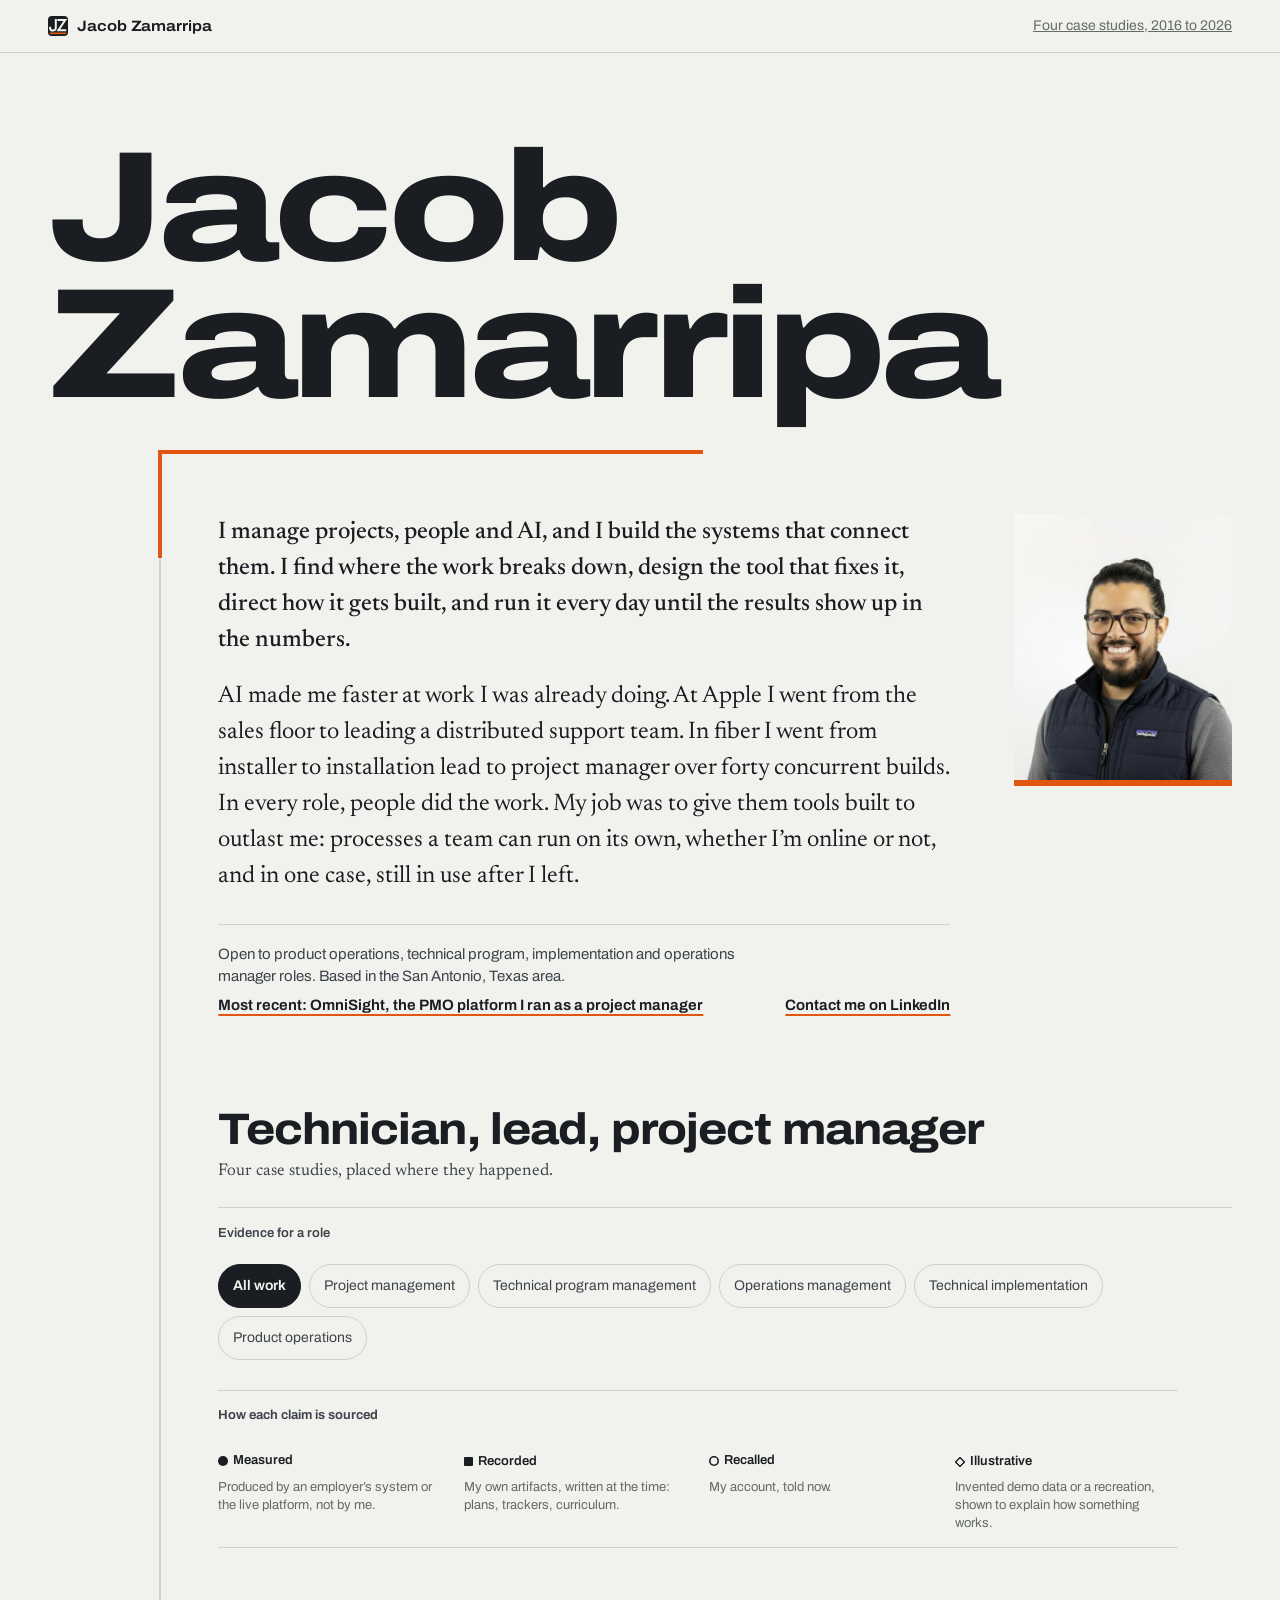
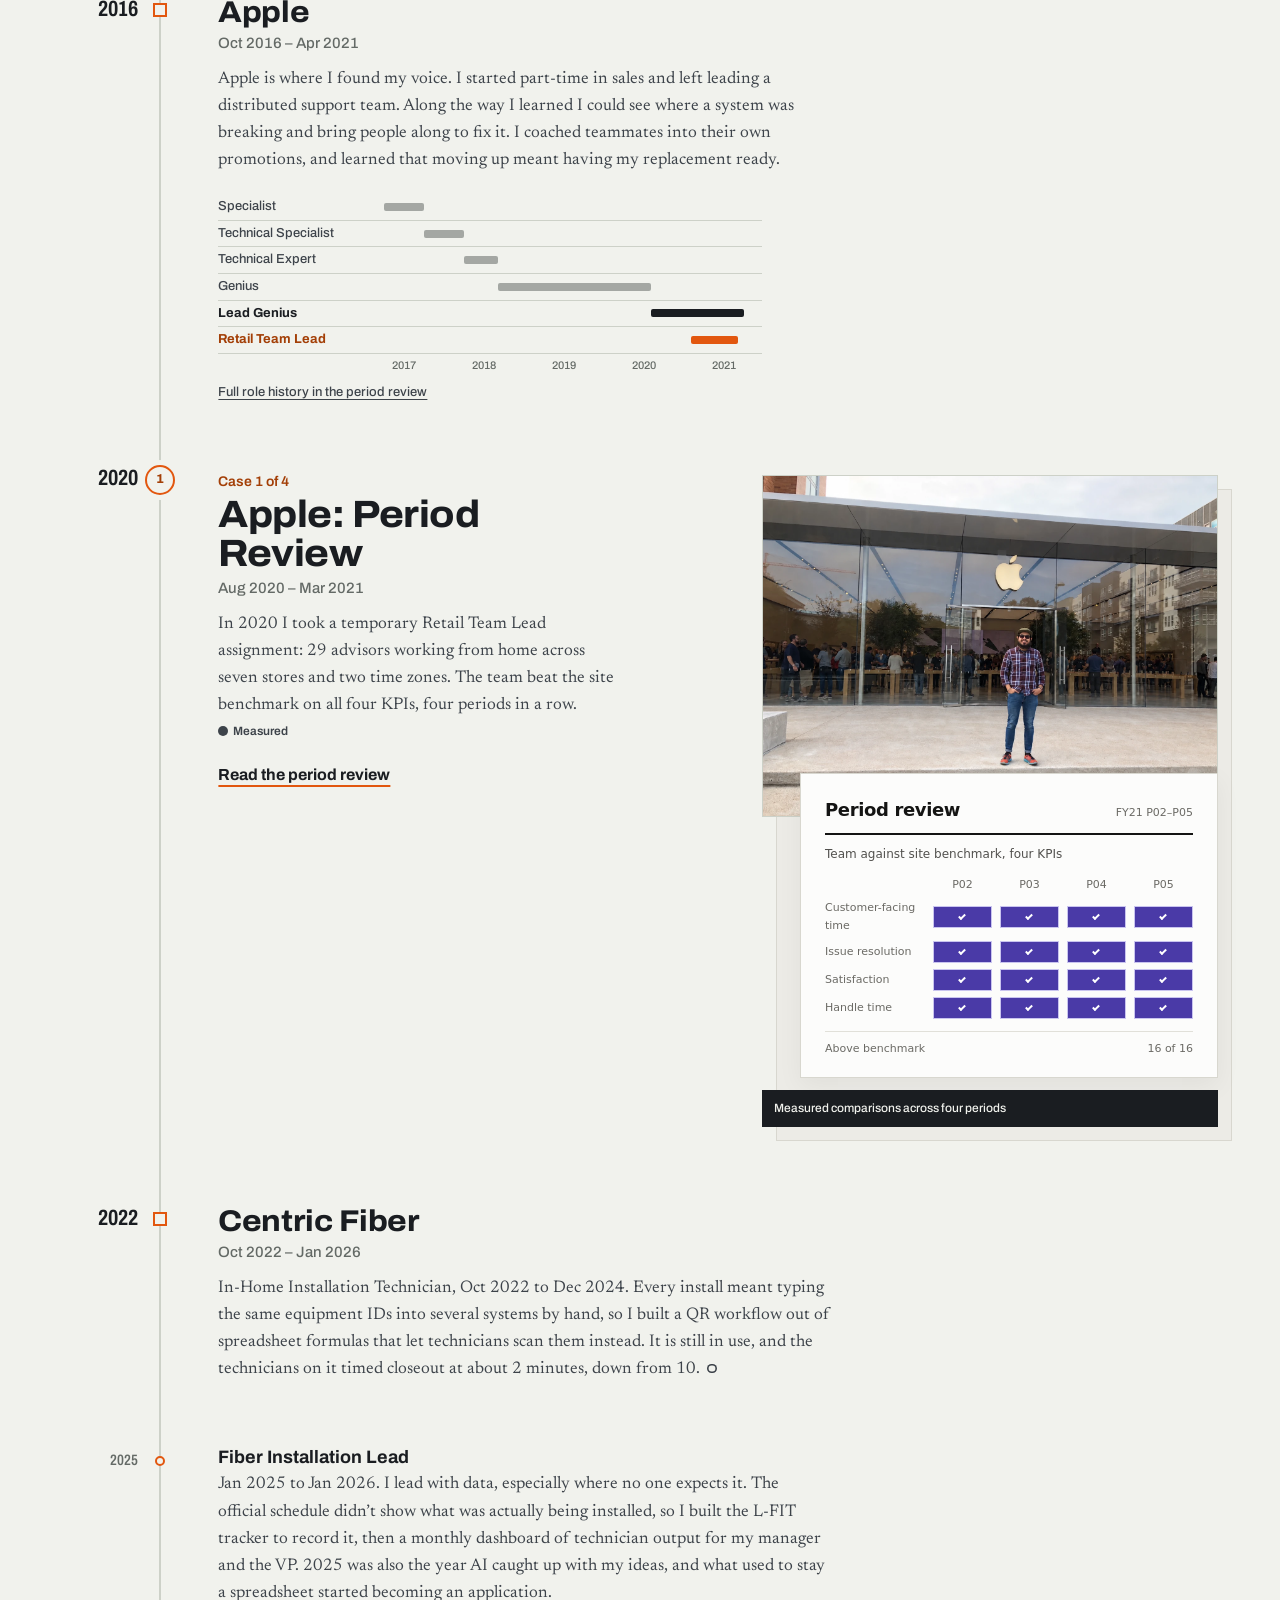
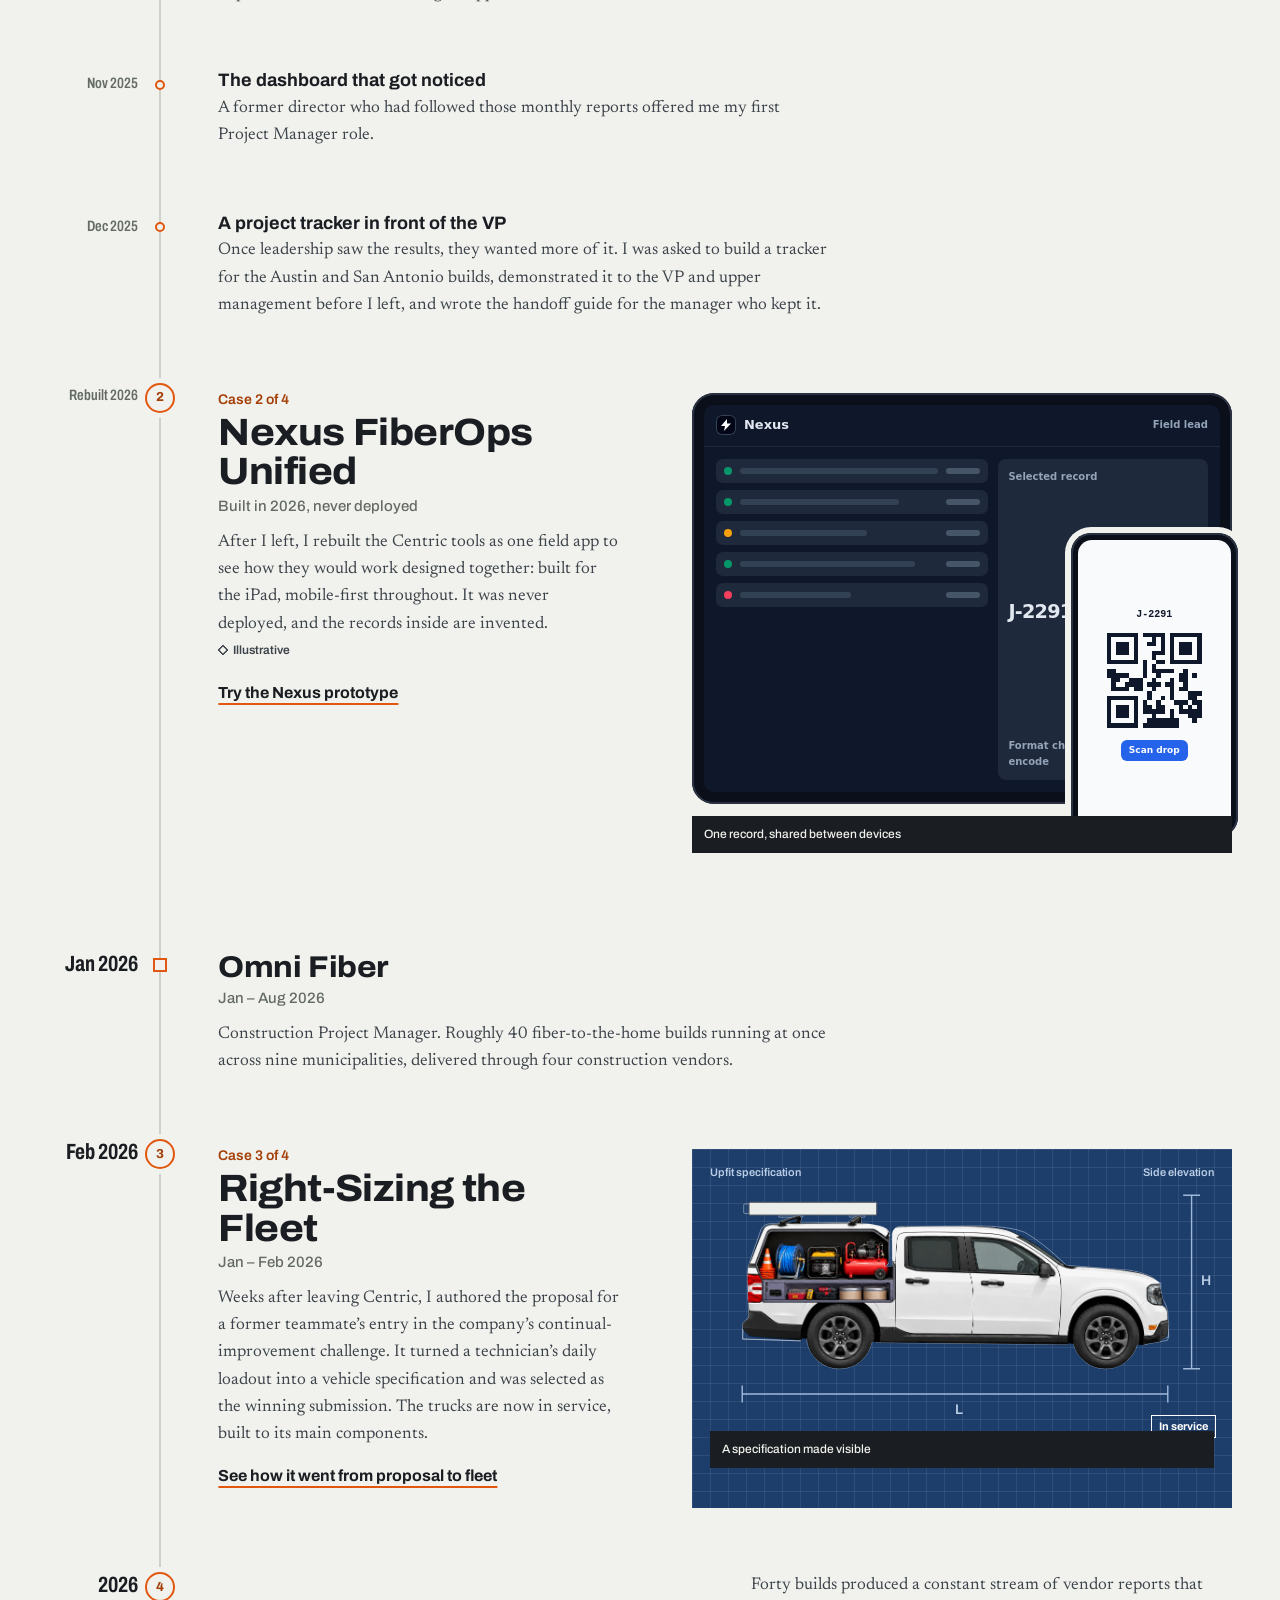
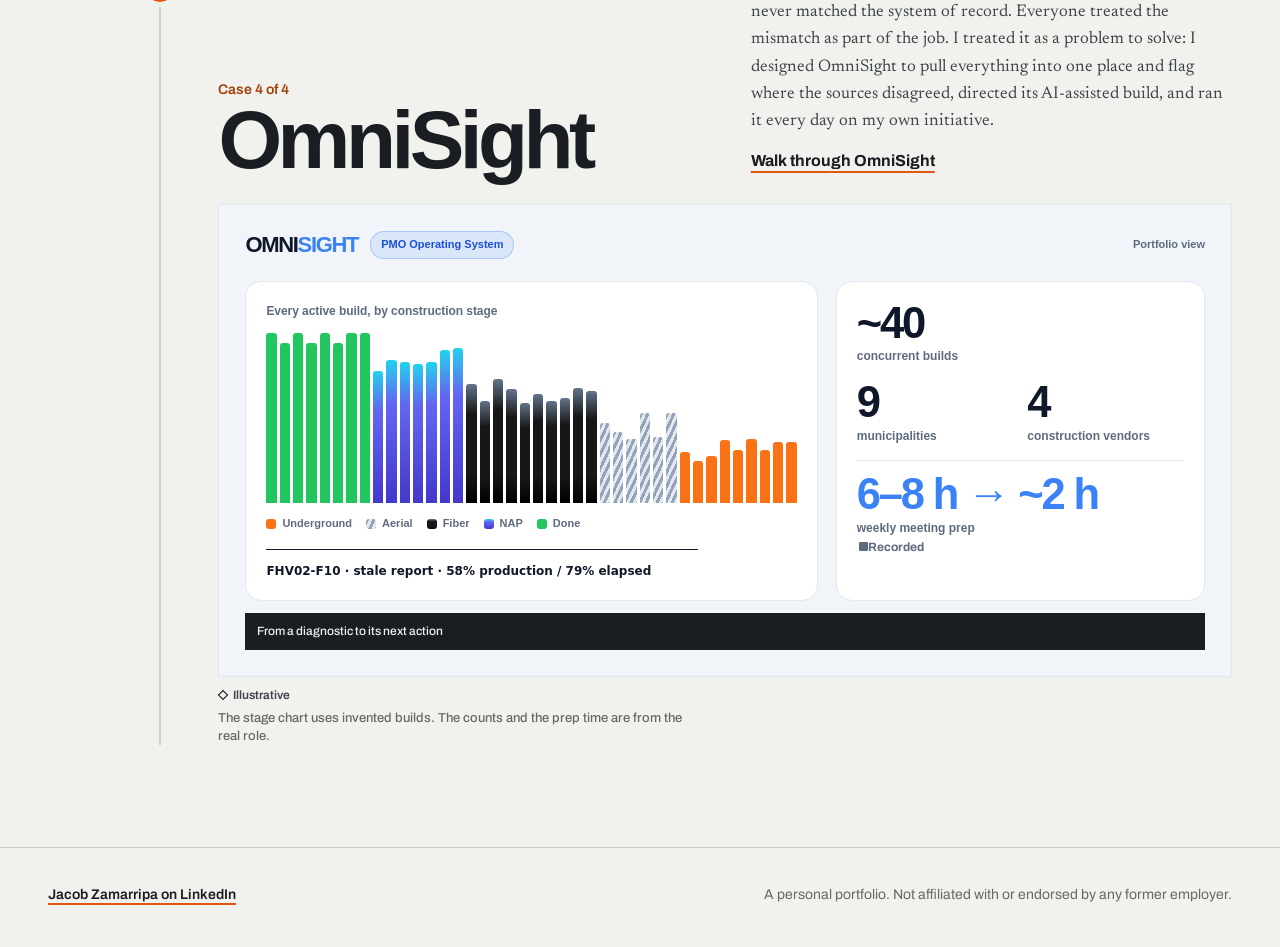
==== commit f4486b15: "Bring Apple case study to life with personal photos and process icons" ====
--- a/index.html
+++ b/index.html
@@ -235,6 +235,11 @@
   .pv-a-foot{border-top-color:#2c2c2a}
 }
 
+/* The opening-day photo places the operating review in a real career. */
+.pv-a-photo{position:relative;display:block;width:100%;height:auto;aspect-ratio:4/3;object-fit:cover;border:1px solid var(--fr-rule)}
+.pv-apple--photo .pv-a-page{margin:-44px 0 0 38px;box-shadow:0 8px 24px #0000000d}
+@media(max-width:480px){.pv-apple--photo .pv-a-page{margin:-24px 0 0 18px;padding:18px 16px}}
+
 /* ===== Preview: Nexus (rugged field tool, iPad first, phone second) ===== */
 .pv-nexus{position:relative;max-width:540px;margin-left:auto;padding:0 0 34px}
 .pv-n-ipad{
@@ -433,7 +438,8 @@
                 <a class="h-go" href="./apple-rtl/">Read the period review</a>
               </div>
               <a class="h-pv" href="./apple-rtl/" tabindex="-1" aria-hidden="true">
-                <div class="pv-apple" data-fr-reveal>
+                <div class="pv-apple pv-apple--photo" data-fr-reveal>
+                  <img class="pv-a-photo" src="./apple-rtl/photos/domain-opening-cleanup-v3.webp" width="480" height="360" alt="" loading="lazy" decoding="async">
                   <div class="pv-a-page">
                     <div class="pv-a-top"><b>Period review</b><span>FY21 P02–P05</span></div>
                     <p class="pv-a-cap">Team against site benchmark, four KPIs</p>
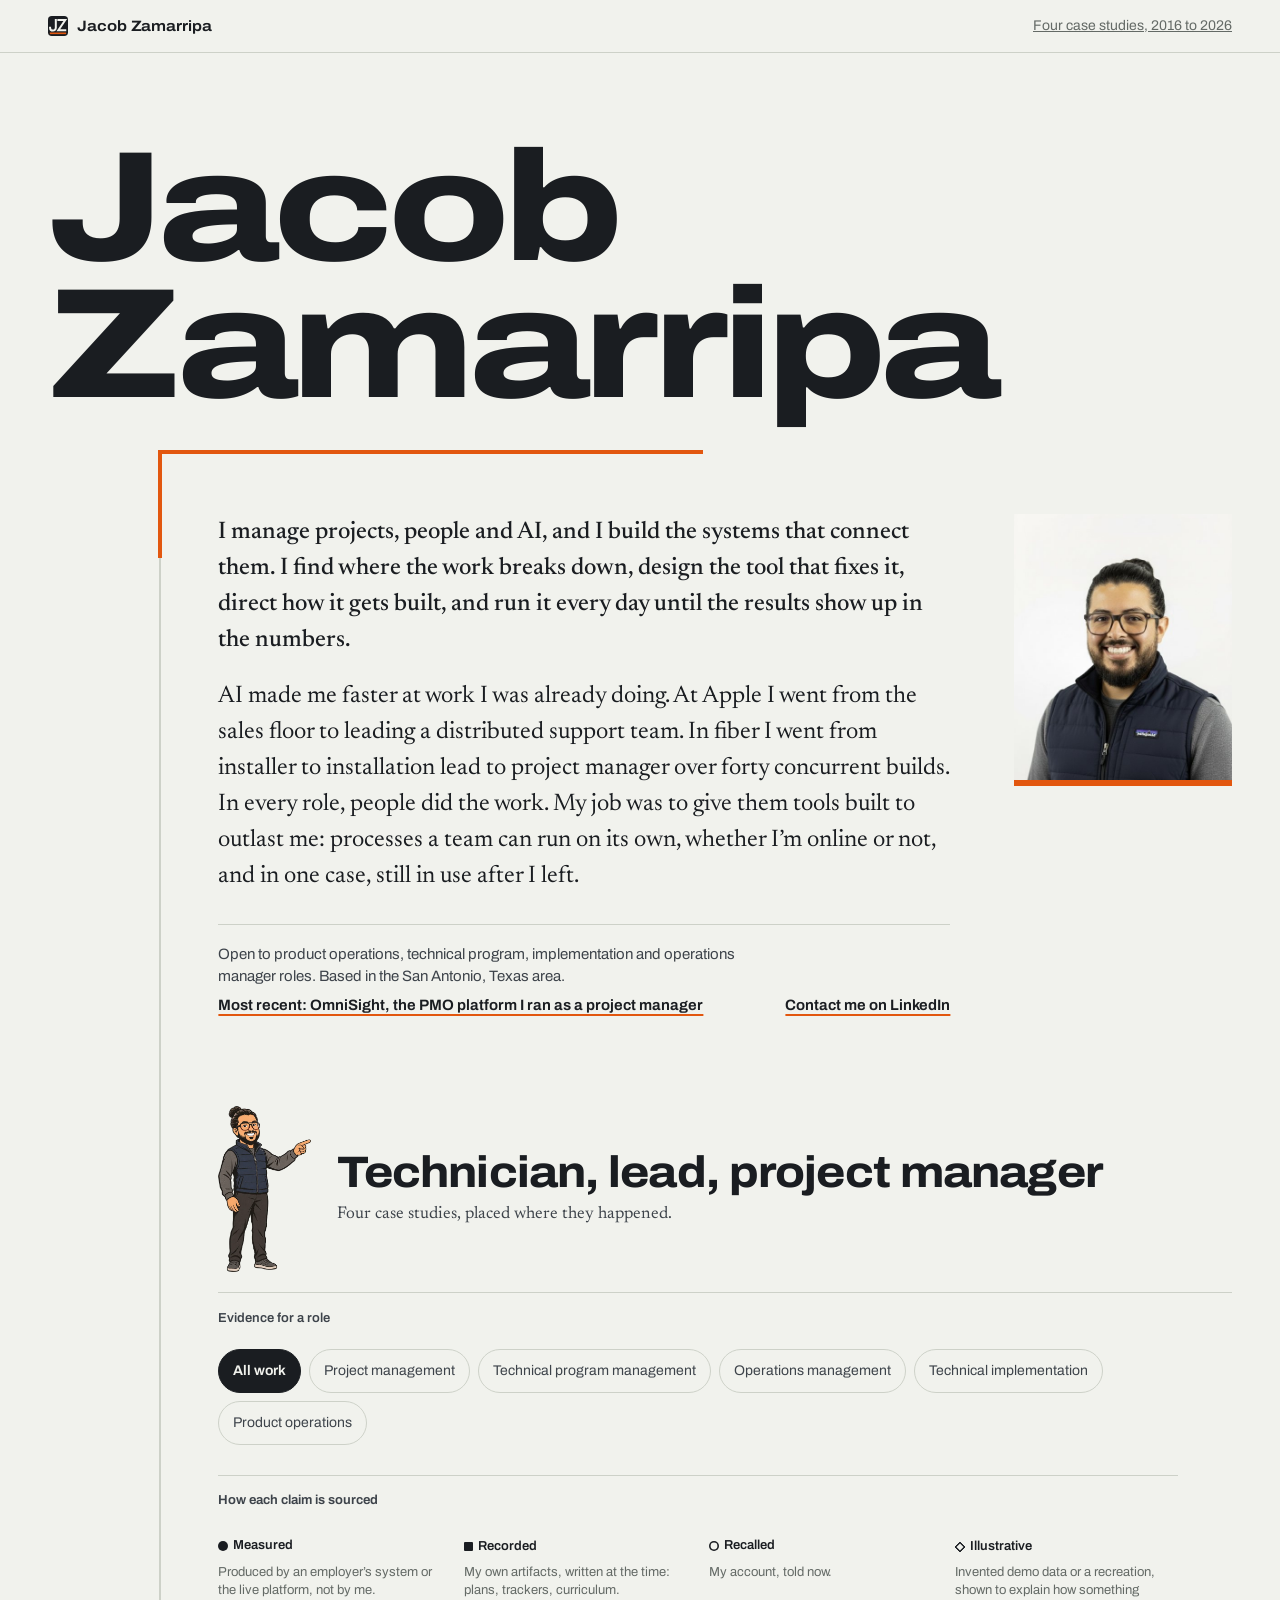
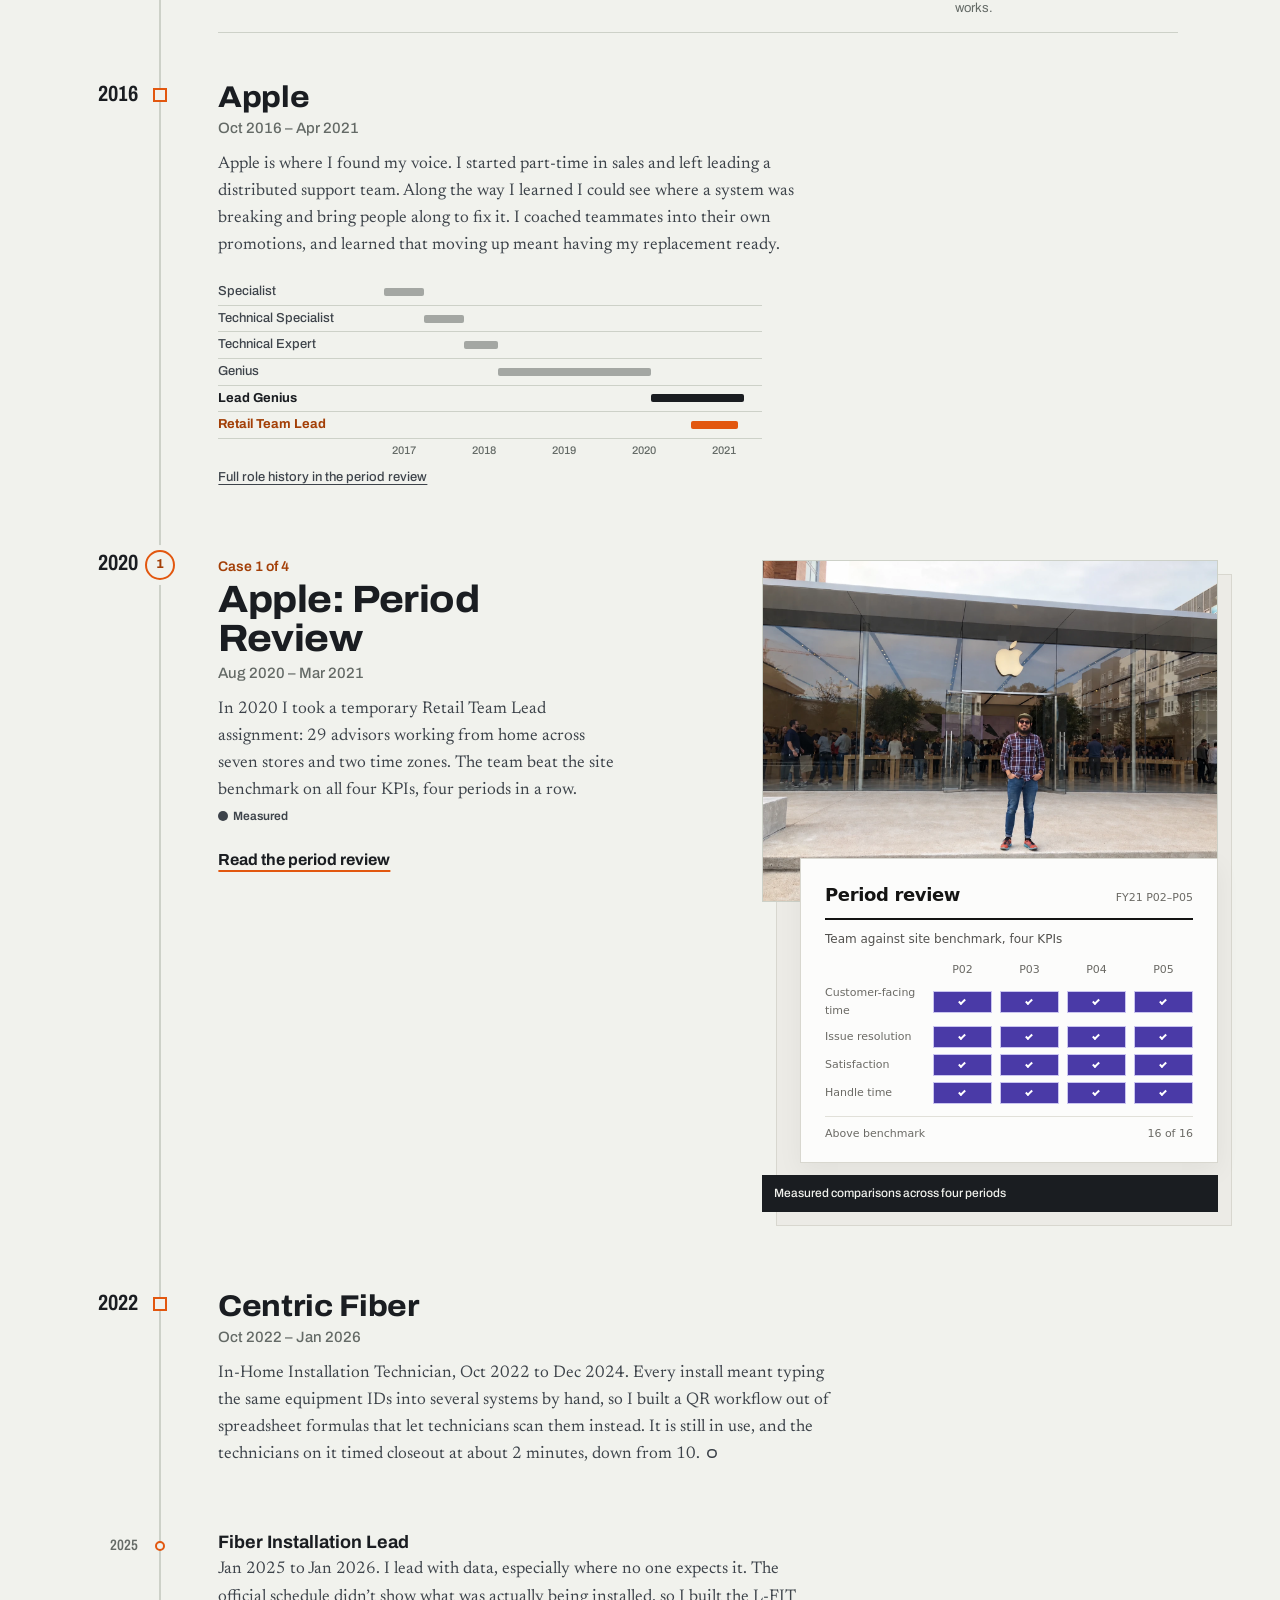
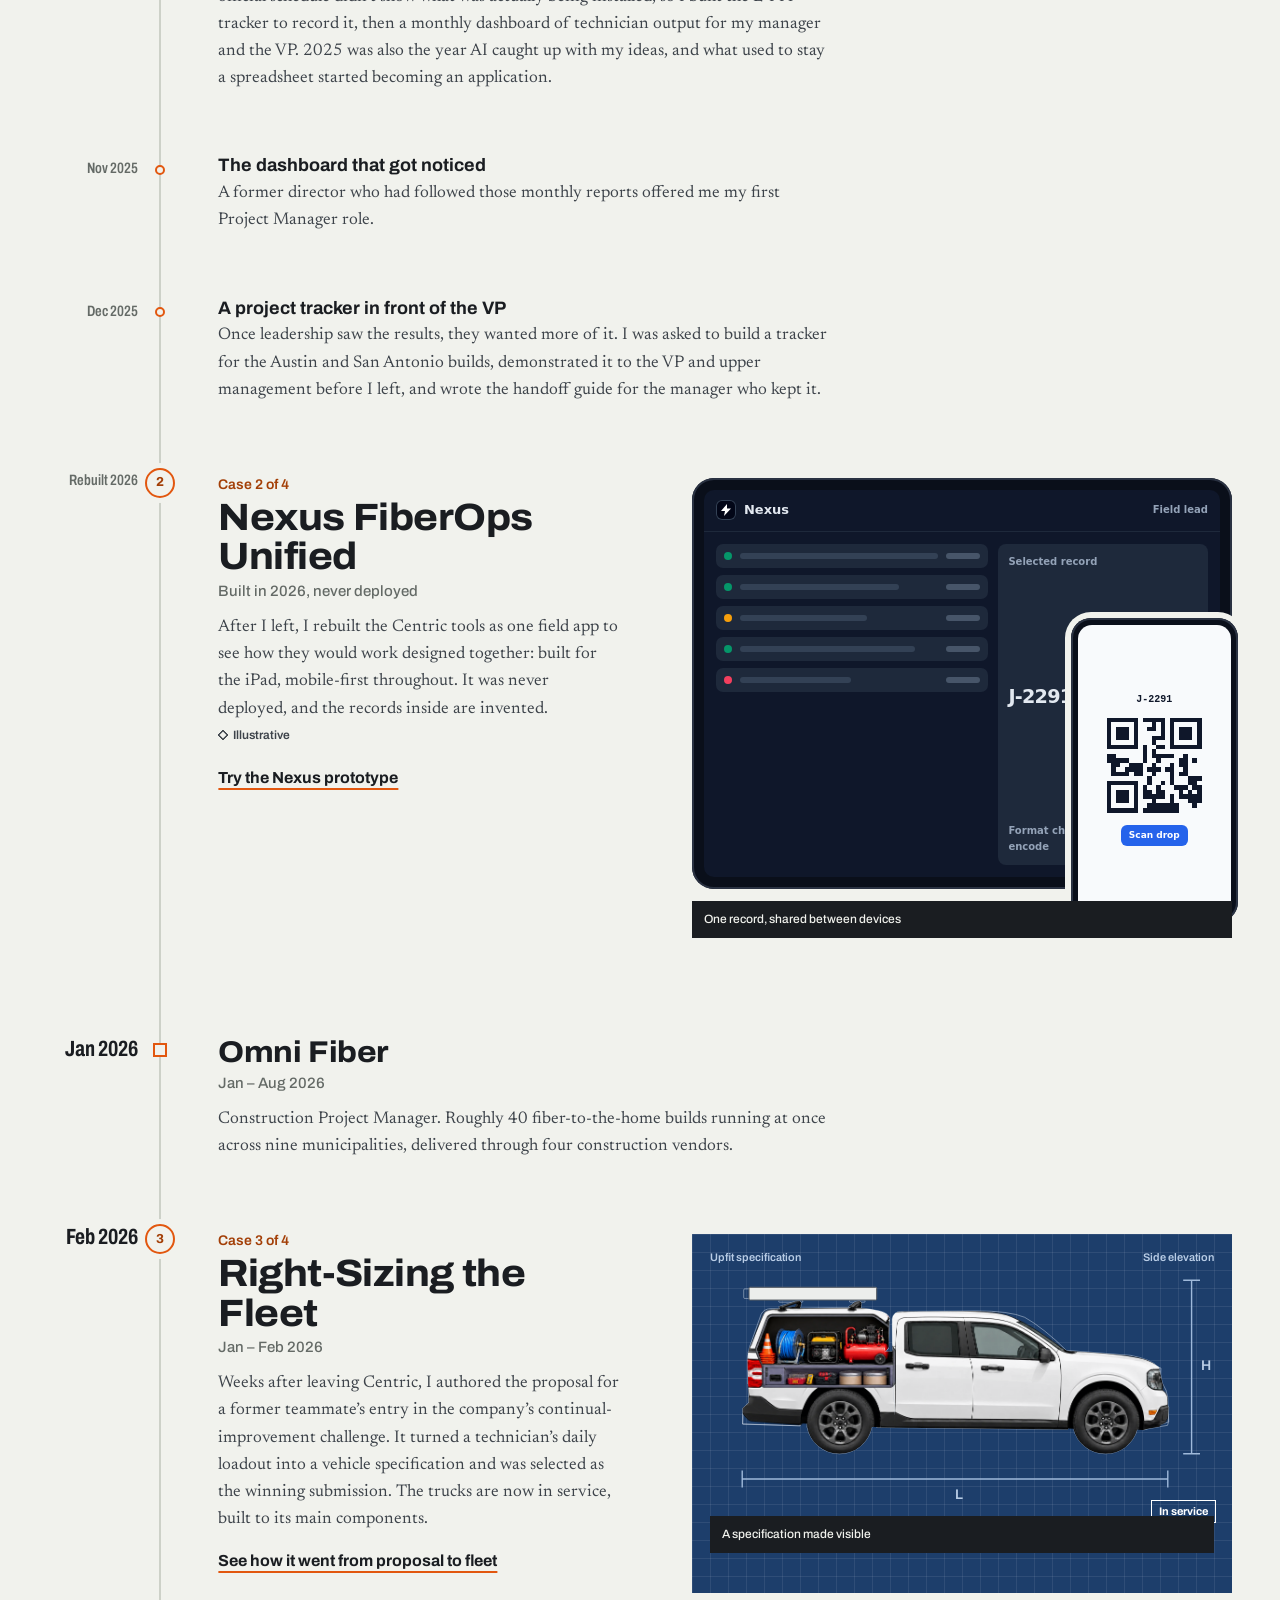
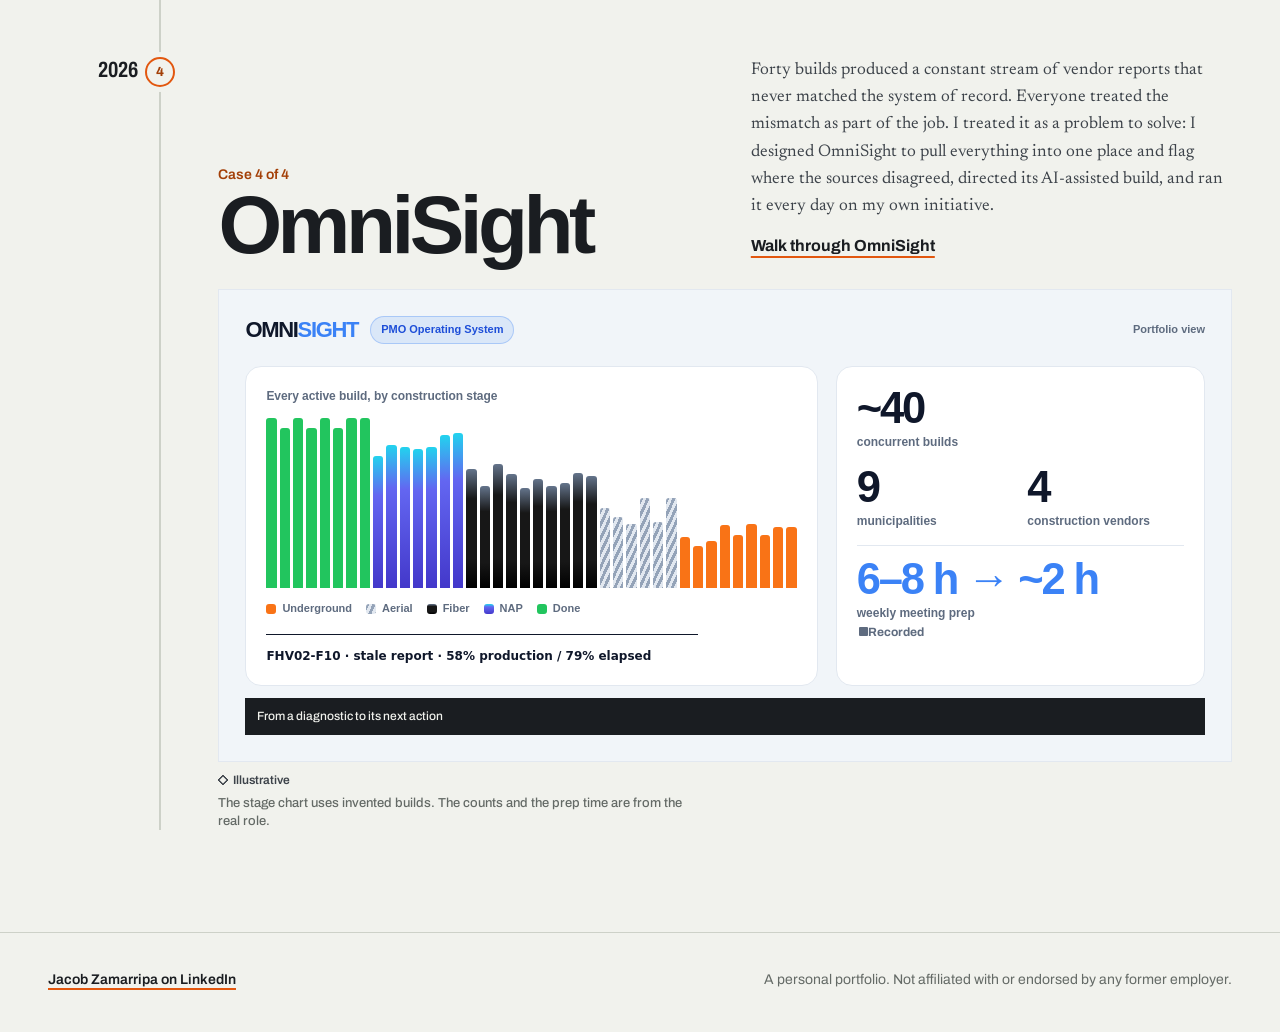
==== commit ec0222ad: "Merge branch 'feature/editorial-figures' Co-Authored-By: Claude Opus 5.5 <noreply@anthropic.com> Cla" ====
--- a/index.html
+++ b/index.html
@@ -122,6 +122,14 @@
 }
 .h-work-head p{margin:0 0 22px;color:var(--fr-ink-2);max-width:40em}
 .h-work-head .fr-key{max-width:60rem}
+/* editorial figure: presents the work heading; wide screens only */
+.h-work-head>.h-col{display:grid;grid-template-columns:auto minmax(0,1fr);align-items:center}
+.h-work-head>.h-col>*{grid-column:1/-1}
+.h-work-head .h-fig{grid-column:1;grid-row:1;margin:0 clamp(16px,2vw,28px) 20px 0;pointer-events:none;user-select:none}
+.h-work-head .h-work-title{grid-column:2;grid-row:1}
+.h-fig img{display:block;width:auto;height:clamp(160px,13vw,190px)}
+@media (prefers-color-scheme:dark){.h-fig img{filter:drop-shadow(0 0 1px rgba(255,255,255,.5))}}
+@media (max-width:900px){.h-work-head .h-fig{display:none}}
 
 /* ---- timeline ---- */
 .h-tl{list-style:none;margin:0;padding:0}
@@ -386,8 +394,11 @@
     <section id="work" aria-labelledby="work-title">
       <div class="h-row h-work-head">
         <div class="h-col">
+          <figure class="h-fig" aria-hidden="true"><img src="./assets/figures/jacob-presenting-results.webp" width="357" height="640" alt="" loading="lazy" decoding="async"></figure>
+          <div class="h-work-title">
           <h2 id="work-title">Technician, lead, project manager</h2>
           <p>Four case studies, placed where they happened.</p>
+          </div>
           <div id="explore" class="px px-lens" role="region" aria-label="Evidence for a role" hidden></div>
           <div class="fr-key">
             <p class="fr-key-title">How each claim is sourced</p>
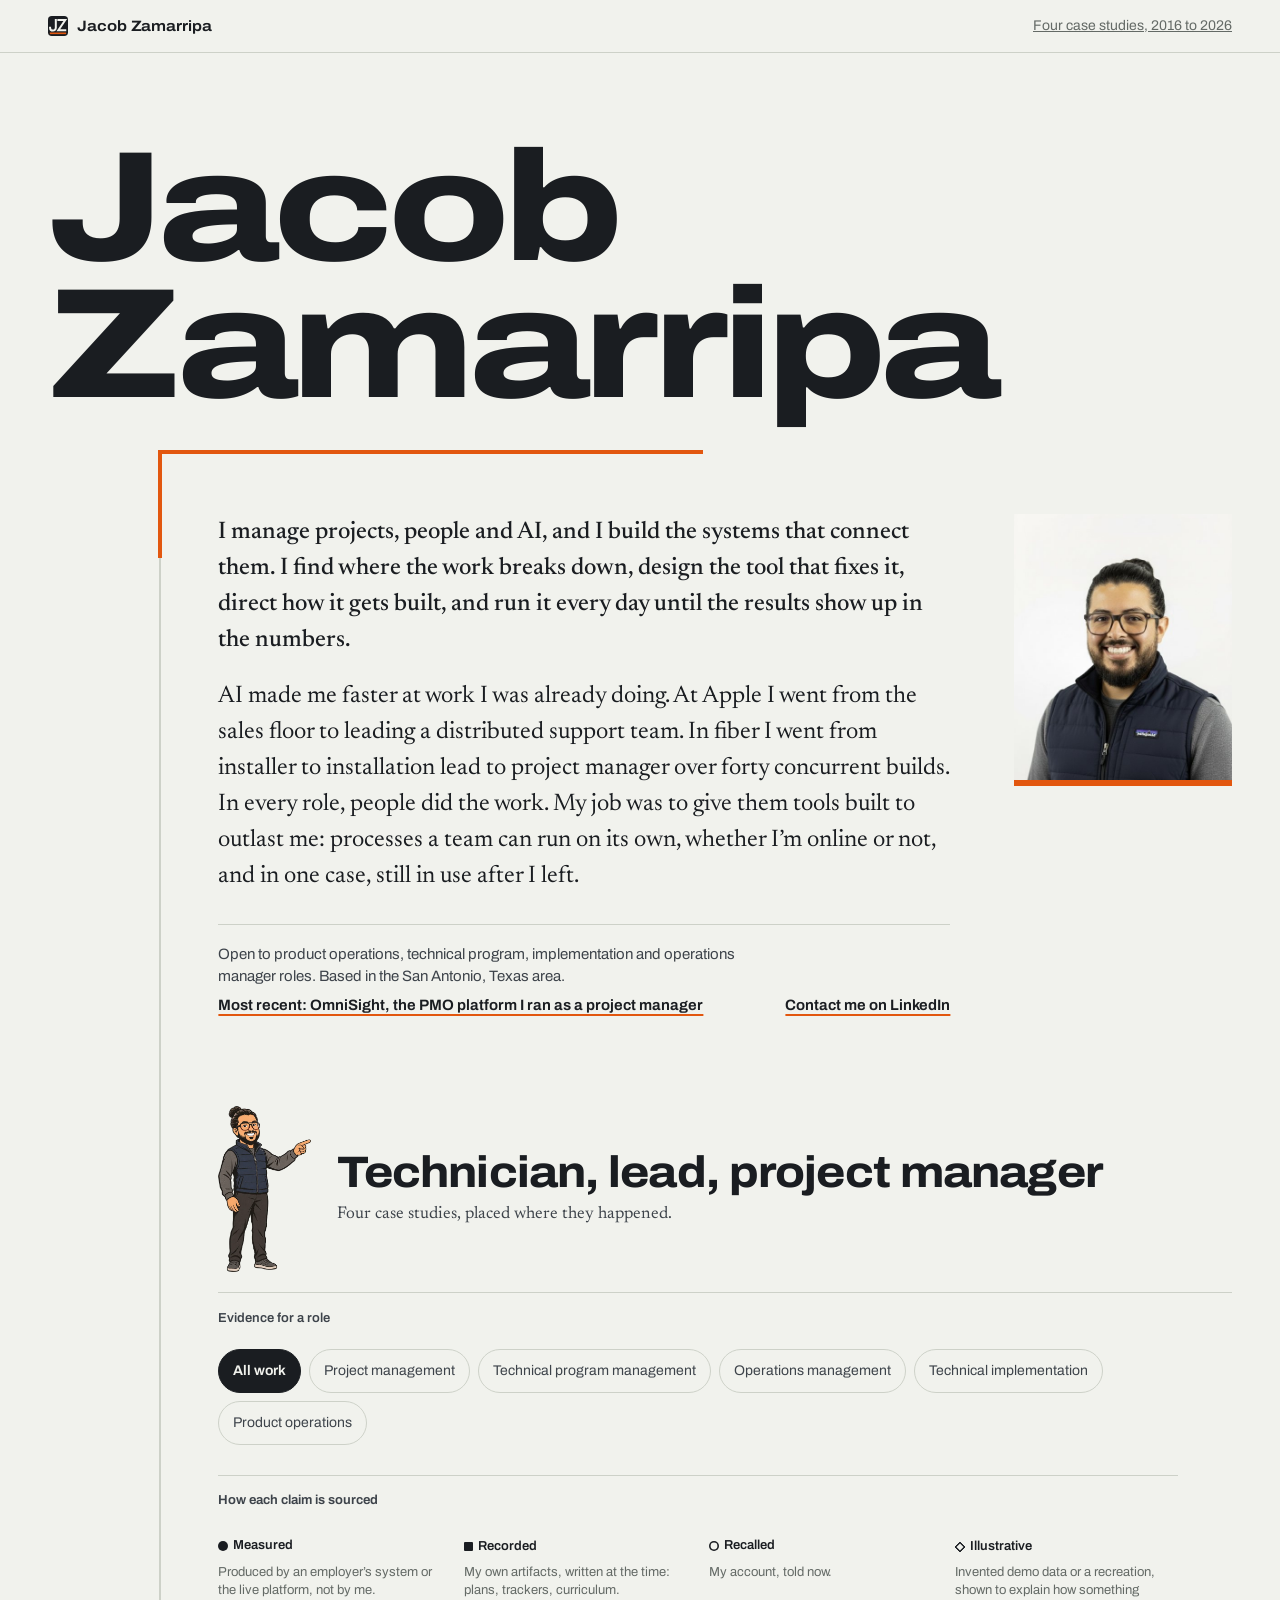
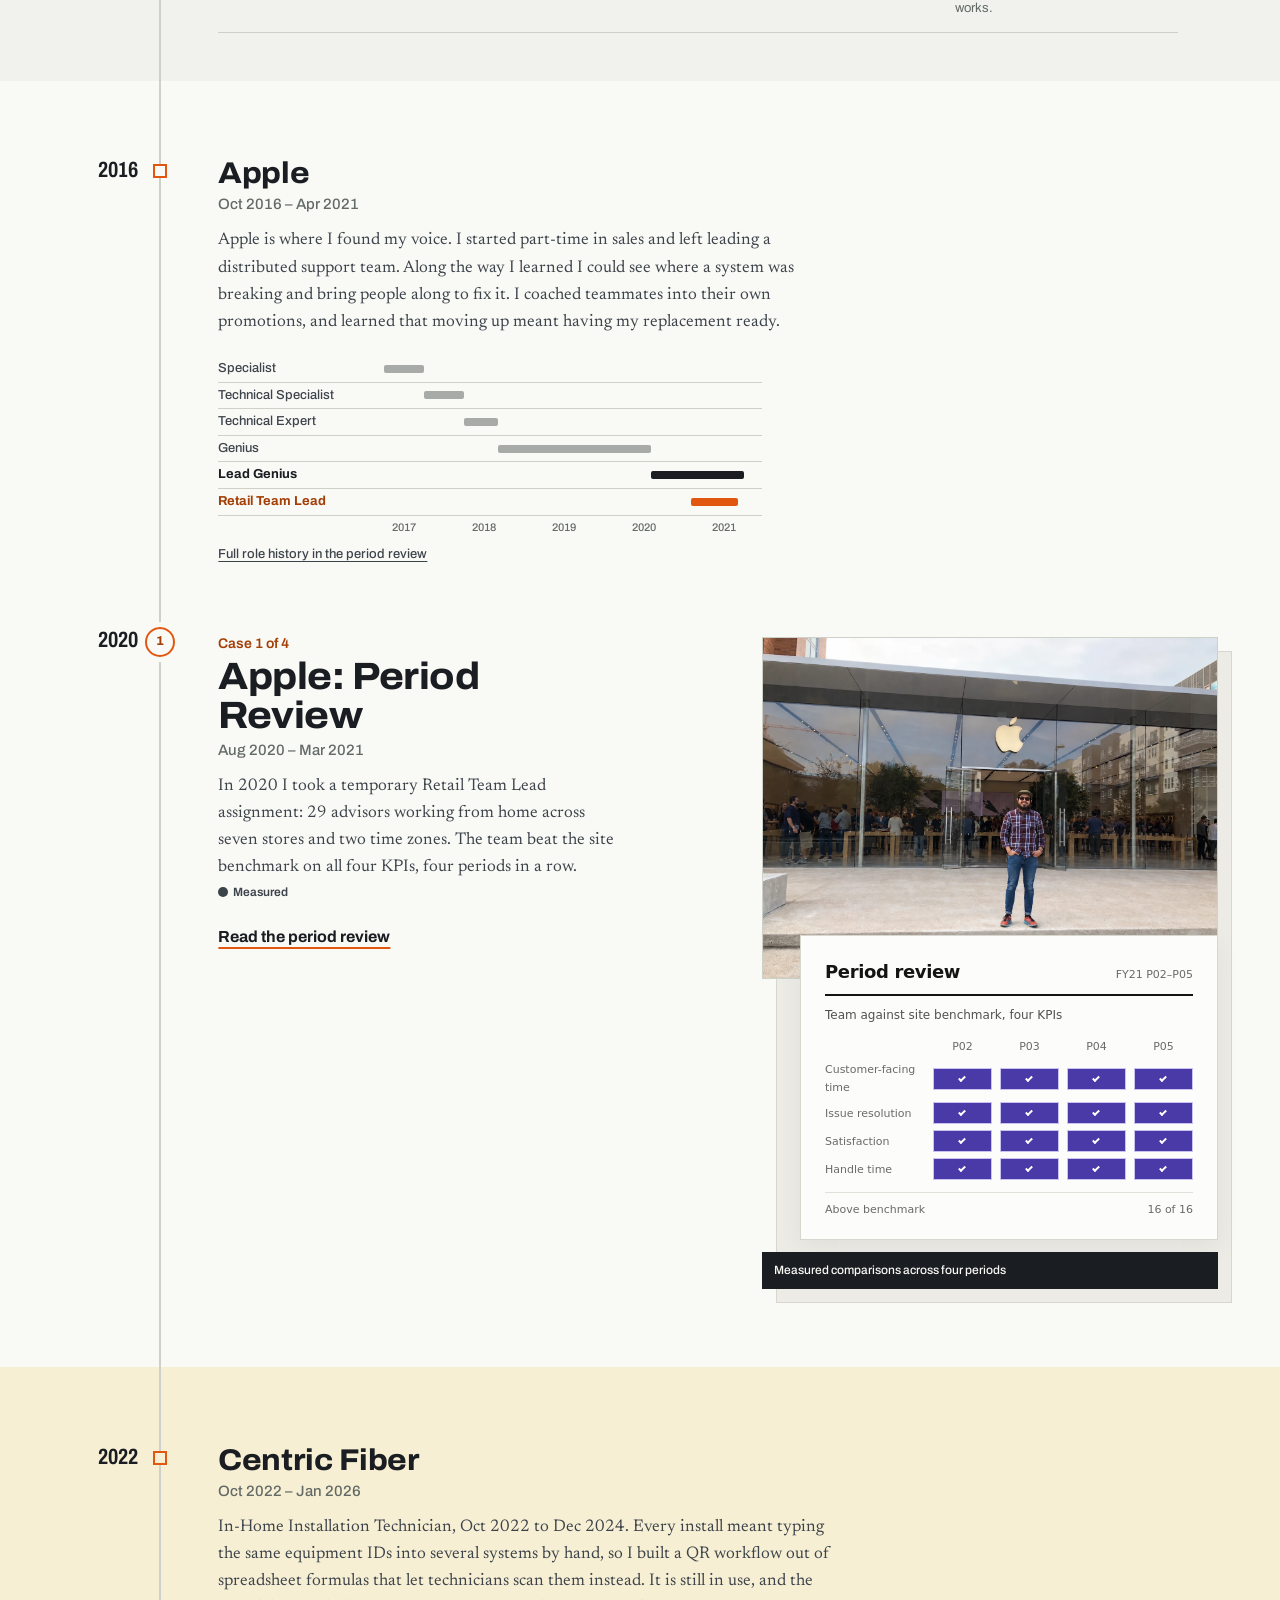
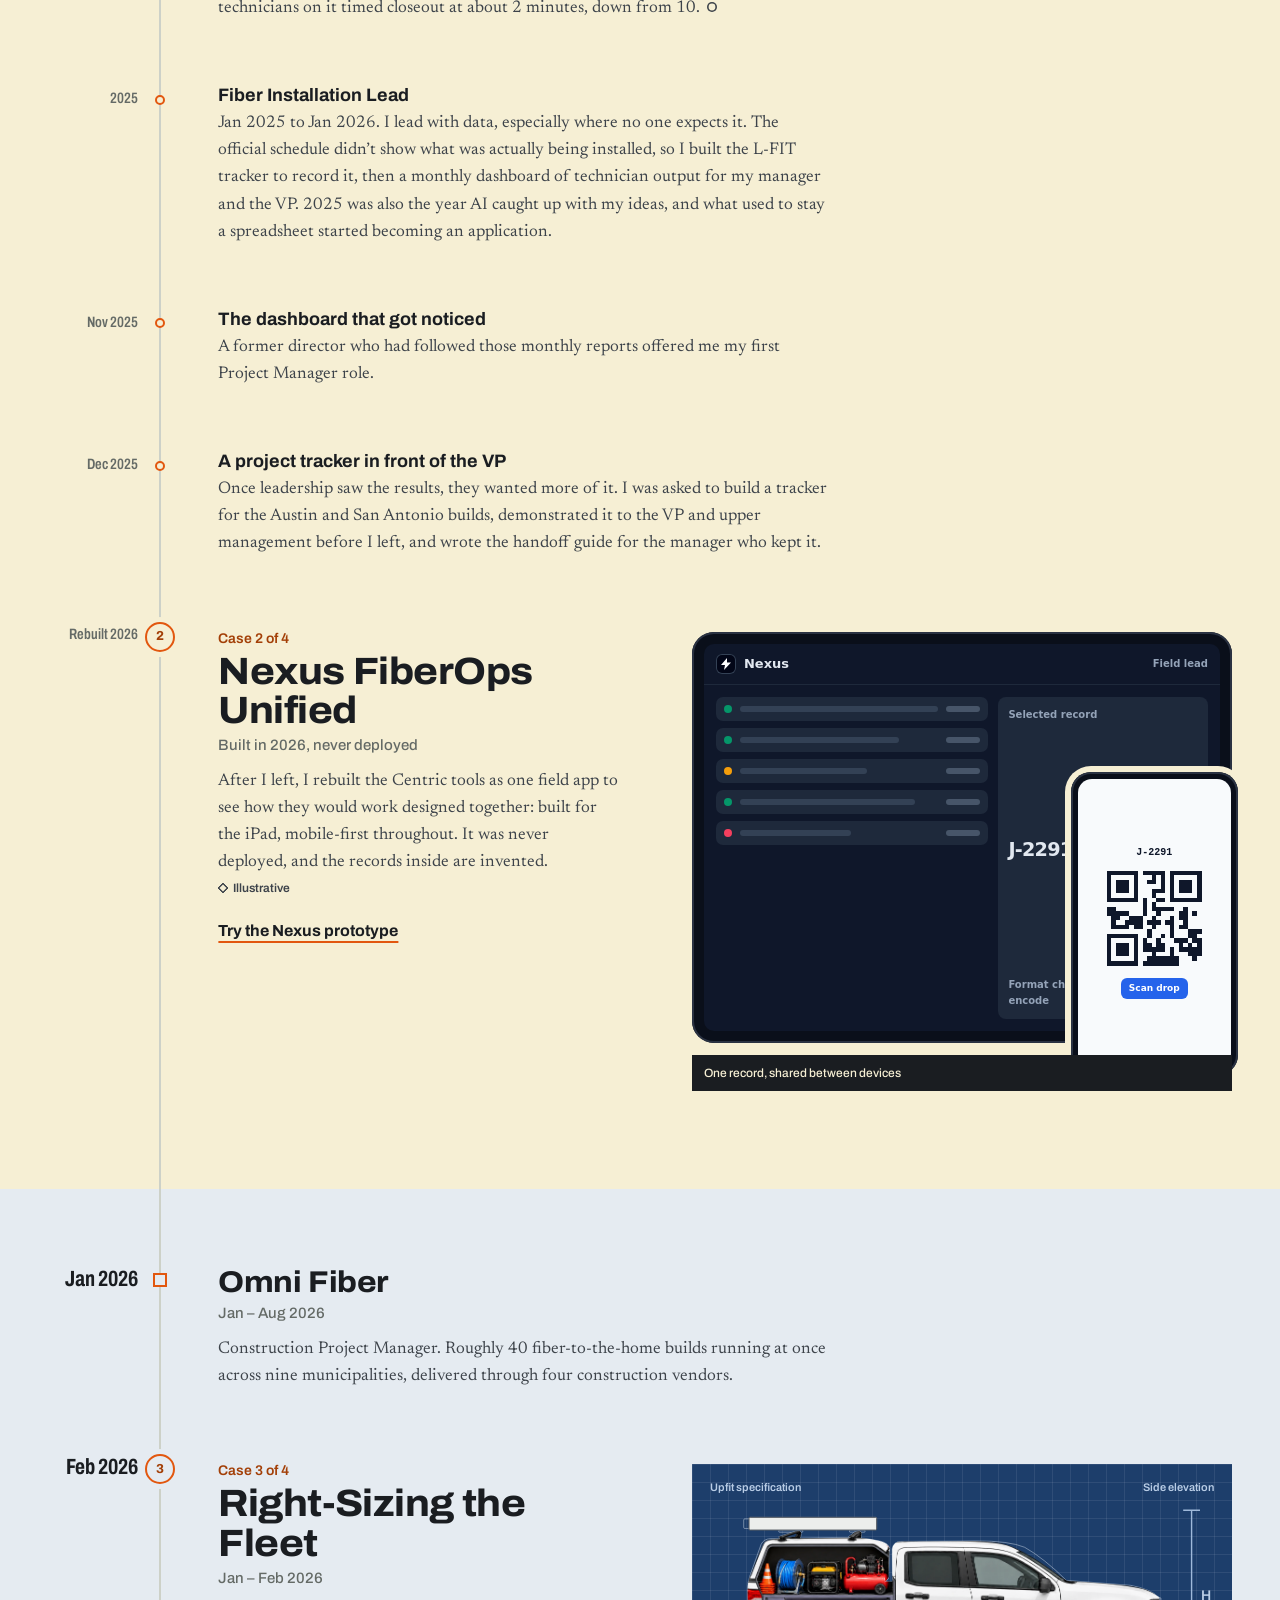
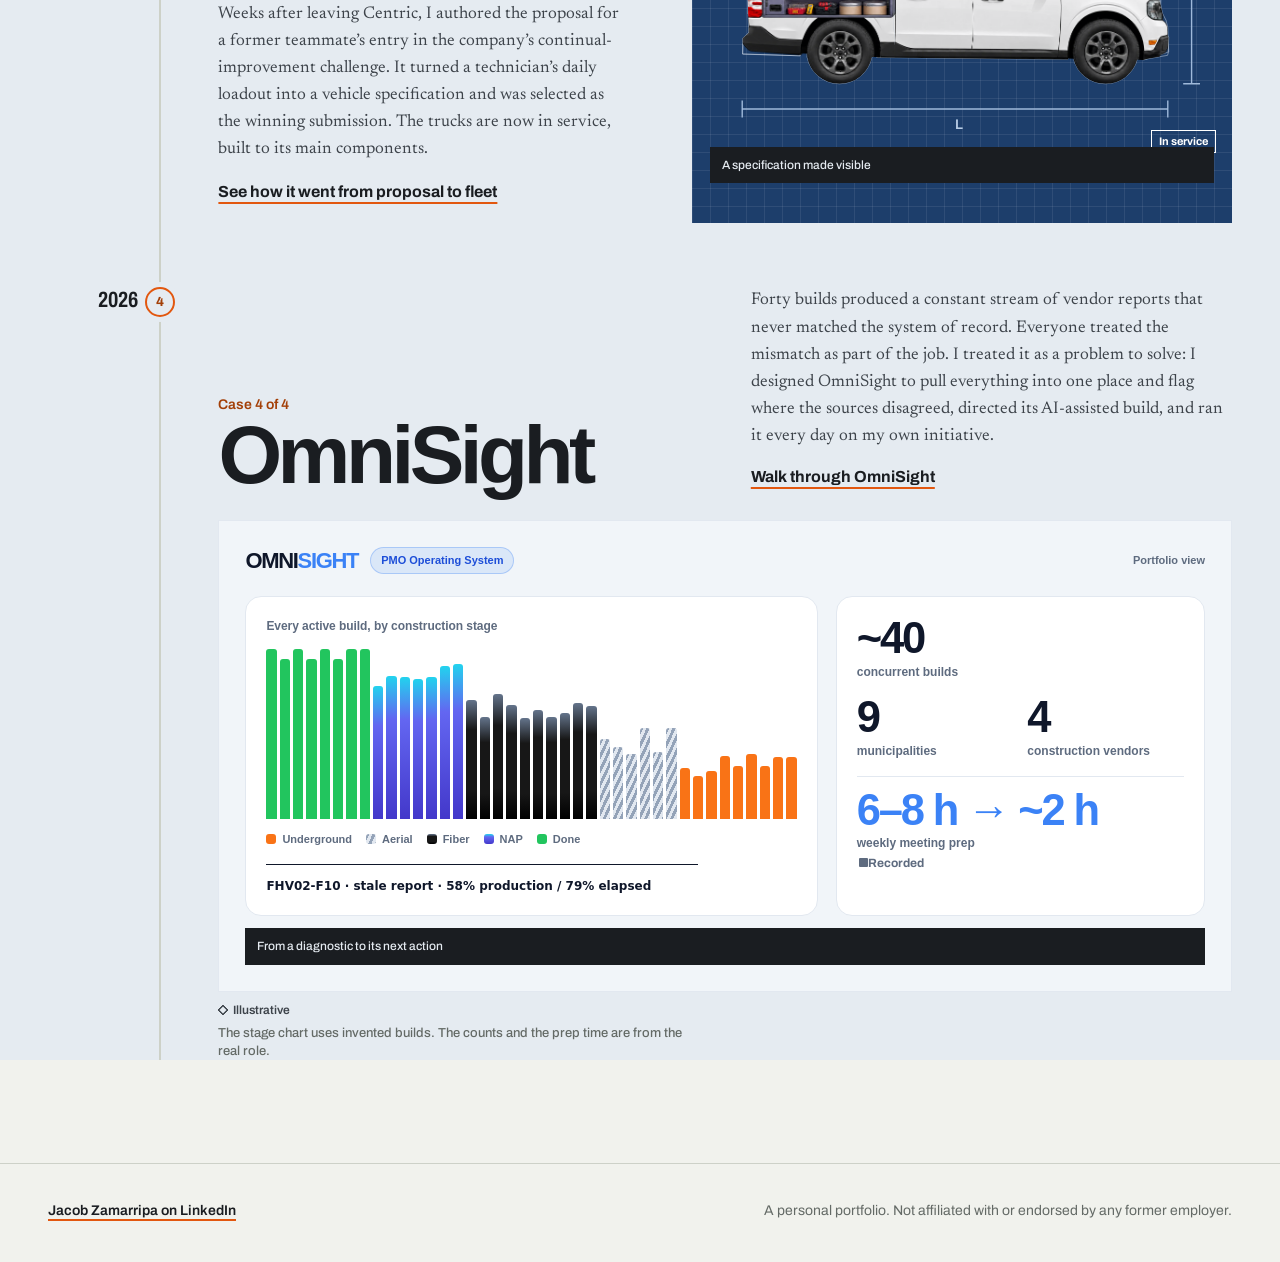
==== commit 3d9a138b: "Merge branch 'feature/era-bands' Co-Authored-By: Claude Opus 5.5 <noreply@anthropic.com> Claude-Sess" ====
--- a/index.html
+++ b/index.html
@@ -131,6 +131,22 @@
 @media (prefers-color-scheme:dark){.h-fig img{filter:drop-shadow(0 0 1px rgba(255,255,255,.5))}}
 @media (max-width:900px){.h-work-head .h-fig{display:none}}
 
+
+/* ---- era bands: one tinted chapter per employer, full bleed ---- */
+html,body{overflow-x:clip}
+.h-stop[data-era]{--fr-bg:var(--era-bg)}
+.h-stop[data-era]::after{content:"";position:absolute;z-index:-1;top:0;bottom:0;left:calc(50% - 50vw);width:100vw;background:var(--era-bg)}
+.h-stop.h-era-start{--era-pad:clamp(48px,6vw,80px);padding-top:var(--era-pad)}
+.h-era-start>.h-node{margin-top:var(--era-pad)}
+.h-stop[data-era="apple"]{--era-bg:#f9f9f6}
+.h-stop[data-era="centric"]{--era-bg:#f6efd4}
+.h-stop[data-era="omni"]{--era-bg:#e5ebf1}
+@media (prefers-color-scheme:dark){
+  .h-stop[data-era="apple"]{--era-bg:#1b1d20}
+  .h-stop[data-era="centric"]{--era-bg:#1f1c12}
+  .h-stop[data-era="omni"]{--era-bg:#131b25}
+}
+
 /* ---- timeline ---- */
 .h-tl{list-style:none;margin:0;padding:0}
 .h-stop{padding:0 0 clamp(36px,5vw,64px)}
@@ -414,7 +430,7 @@
 
       <ol class="h-tl">
         <!-- Apple -->
-        <li class="h-row h-stop h-stop--job">
+        <li data-era="apple" class="h-row h-stop h-era-start h-stop--job">
           <span class="h-node" aria-hidden="true"></span>
           <span class="h-when">2016</span>
           <div class="h-col">
@@ -436,7 +452,7 @@
           </div>
         </li>
 
-        <li class="h-row h-stop h-stop--case">
+        <li data-era="apple" class="h-row h-stop h-stop--case">
           <span class="h-node" aria-hidden="true">1</span>
           <span class="h-when">2020</span>
           <div class="h-col">
@@ -470,7 +486,7 @@
         </li>
 
         <!-- Centric -->
-        <li class="h-row h-stop h-stop--job">
+        <li data-era="centric" class="h-row h-stop h-era-start h-stop--job">
           <span class="h-node" aria-hidden="true"></span>
           <span class="h-when">2022</span>
           <div class="h-col">
@@ -480,7 +496,7 @@
           </div>
         </li>
 
-        <li class="h-row h-stop h-stop--event">
+        <li data-era="centric" class="h-row h-stop h-stop--event">
           <span class="h-node" aria-hidden="true"></span>
           <span class="h-when">2025</span>
           <div class="h-col">
@@ -490,7 +506,7 @@
         </li>
 
         <!-- The hinge -->
-        <li class="h-row h-stop h-stop--event">
+        <li data-era="centric" class="h-row h-stop h-stop--event">
           <span class="h-node" aria-hidden="true"></span>
           <span class="h-when">Nov 2025</span>
           <div class="h-col">
@@ -499,7 +515,7 @@
           </div>
         </li>
 
-        <li class="h-row h-stop h-stop--event">
+        <li data-era="centric" class="h-row h-stop h-stop--event">
           <span class="h-node" aria-hidden="true"></span>
           <span class="h-when">Dec 2025</span>
           <div class="h-col">
@@ -508,7 +524,7 @@
           </div>
         </li>
 
-        <li class="h-row h-stop h-stop--case">
+        <li data-era="centric" class="h-row h-stop h-stop--case">
           <span class="h-node" aria-hidden="true">2</span>
           <span class="h-when h-when--minor">Rebuilt 2026</span>
           <div class="h-col">
@@ -545,7 +561,7 @@
         </li>
 
         <!-- Omni -->
-        <li class="h-row h-stop h-stop--job">
+        <li data-era="omni" class="h-row h-stop h-era-start h-stop--job">
           <span class="h-node" aria-hidden="true"></span>
           <span class="h-when">Jan 2026</span>
           <div class="h-col">
@@ -555,7 +571,7 @@
           </div>
         </li>
 
-        <li class="h-row h-stop h-stop--case">
+        <li data-era="omni" class="h-row h-stop h-stop--case">
           <span class="h-node" aria-hidden="true">3</span>
           <span class="h-when">Feb 2026</span>
           <div class="h-col">
@@ -581,7 +597,7 @@
           </div>
         </li>
 
-        <li class="h-row h-stop h-stop--case h-stop--omni">
+        <li data-era="omni" class="h-row h-stop h-stop--case h-stop--omni">
           <span class="h-node" aria-hidden="true">4</span>
           <span class="h-when">2026</span>
           <div class="h-col">
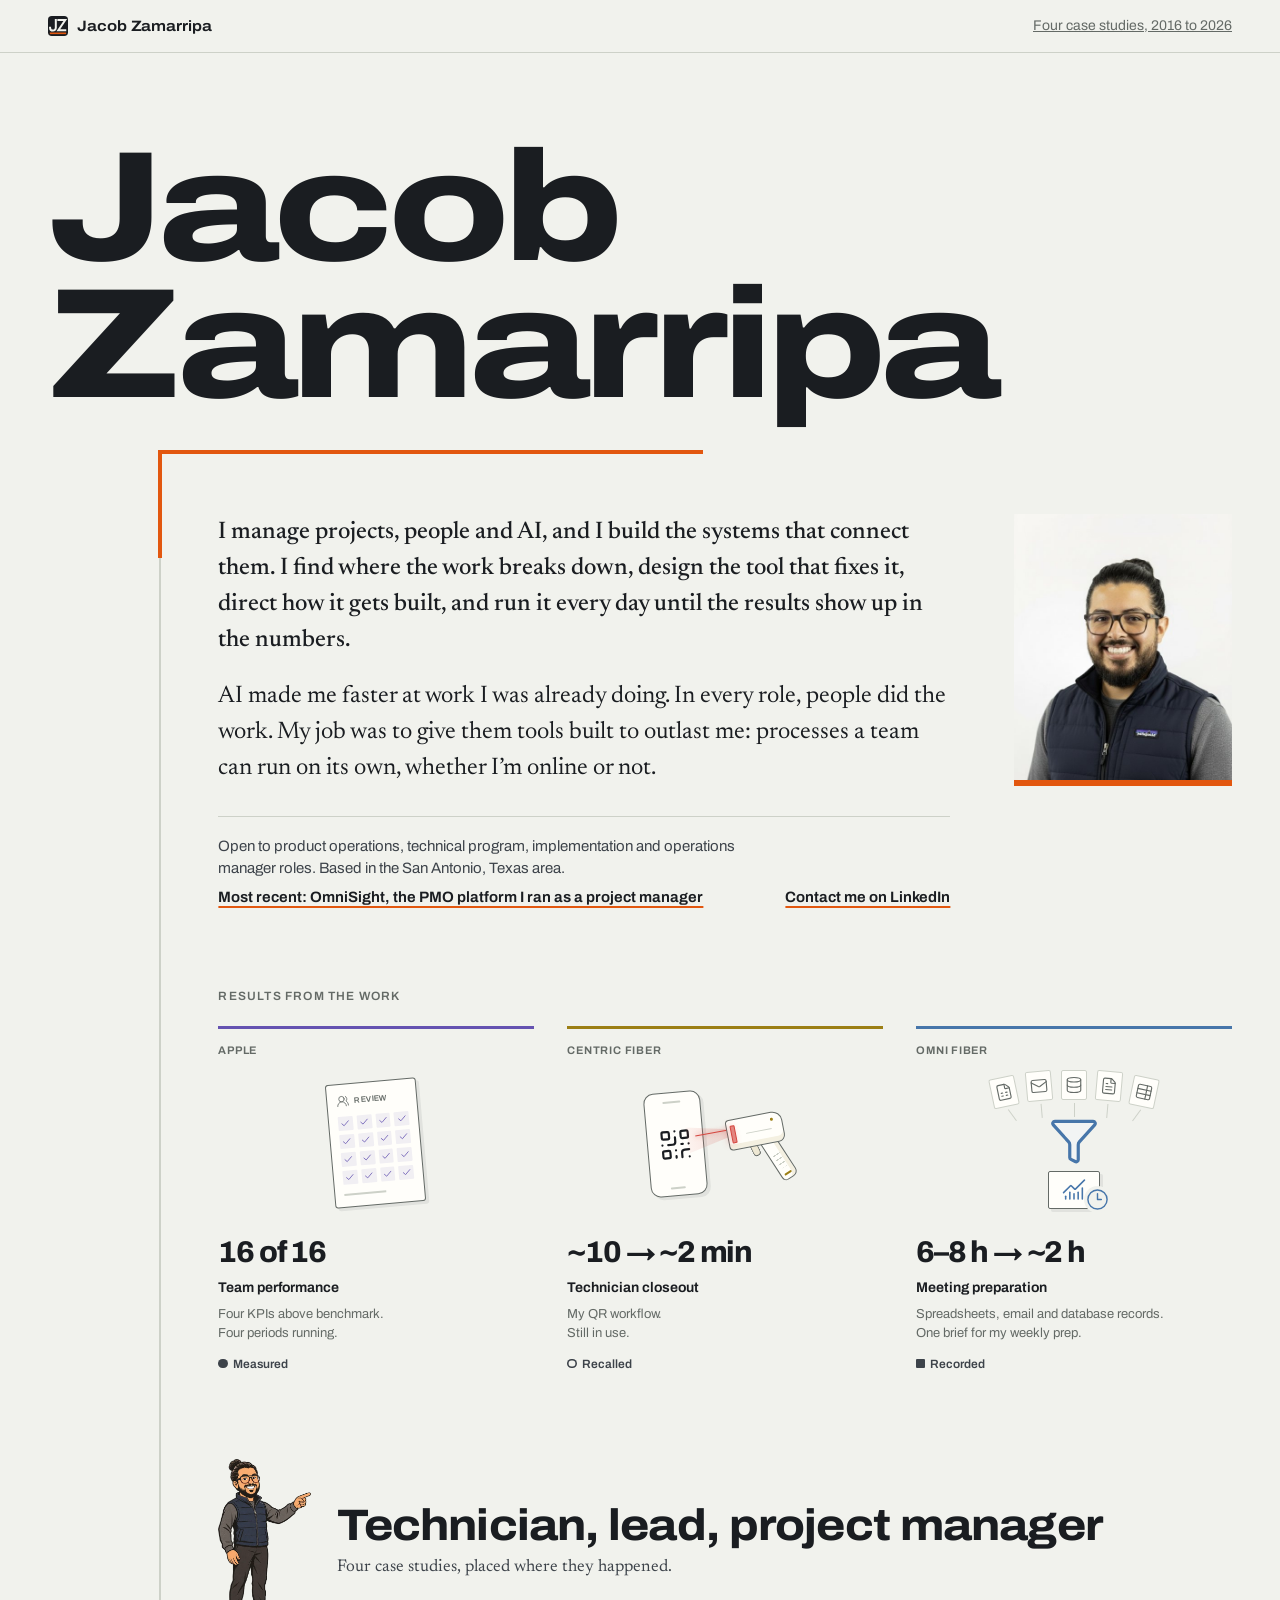
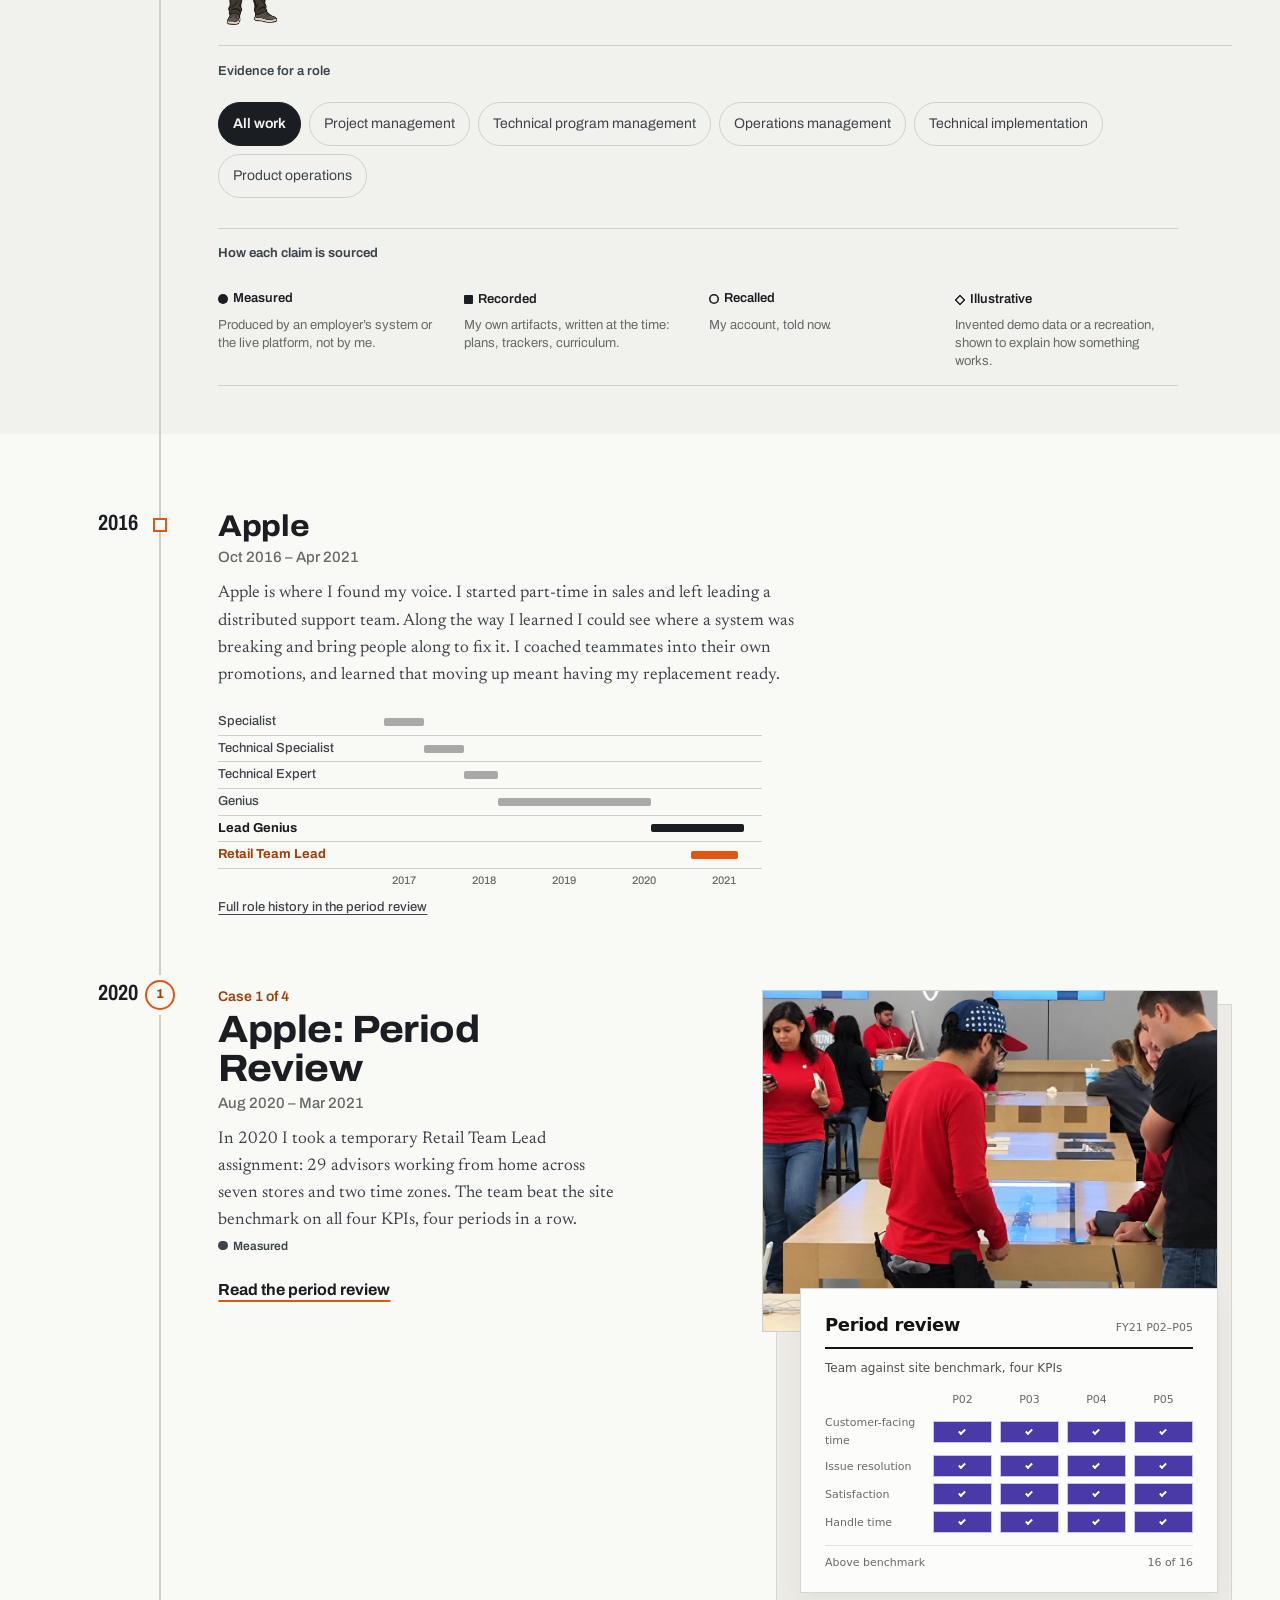
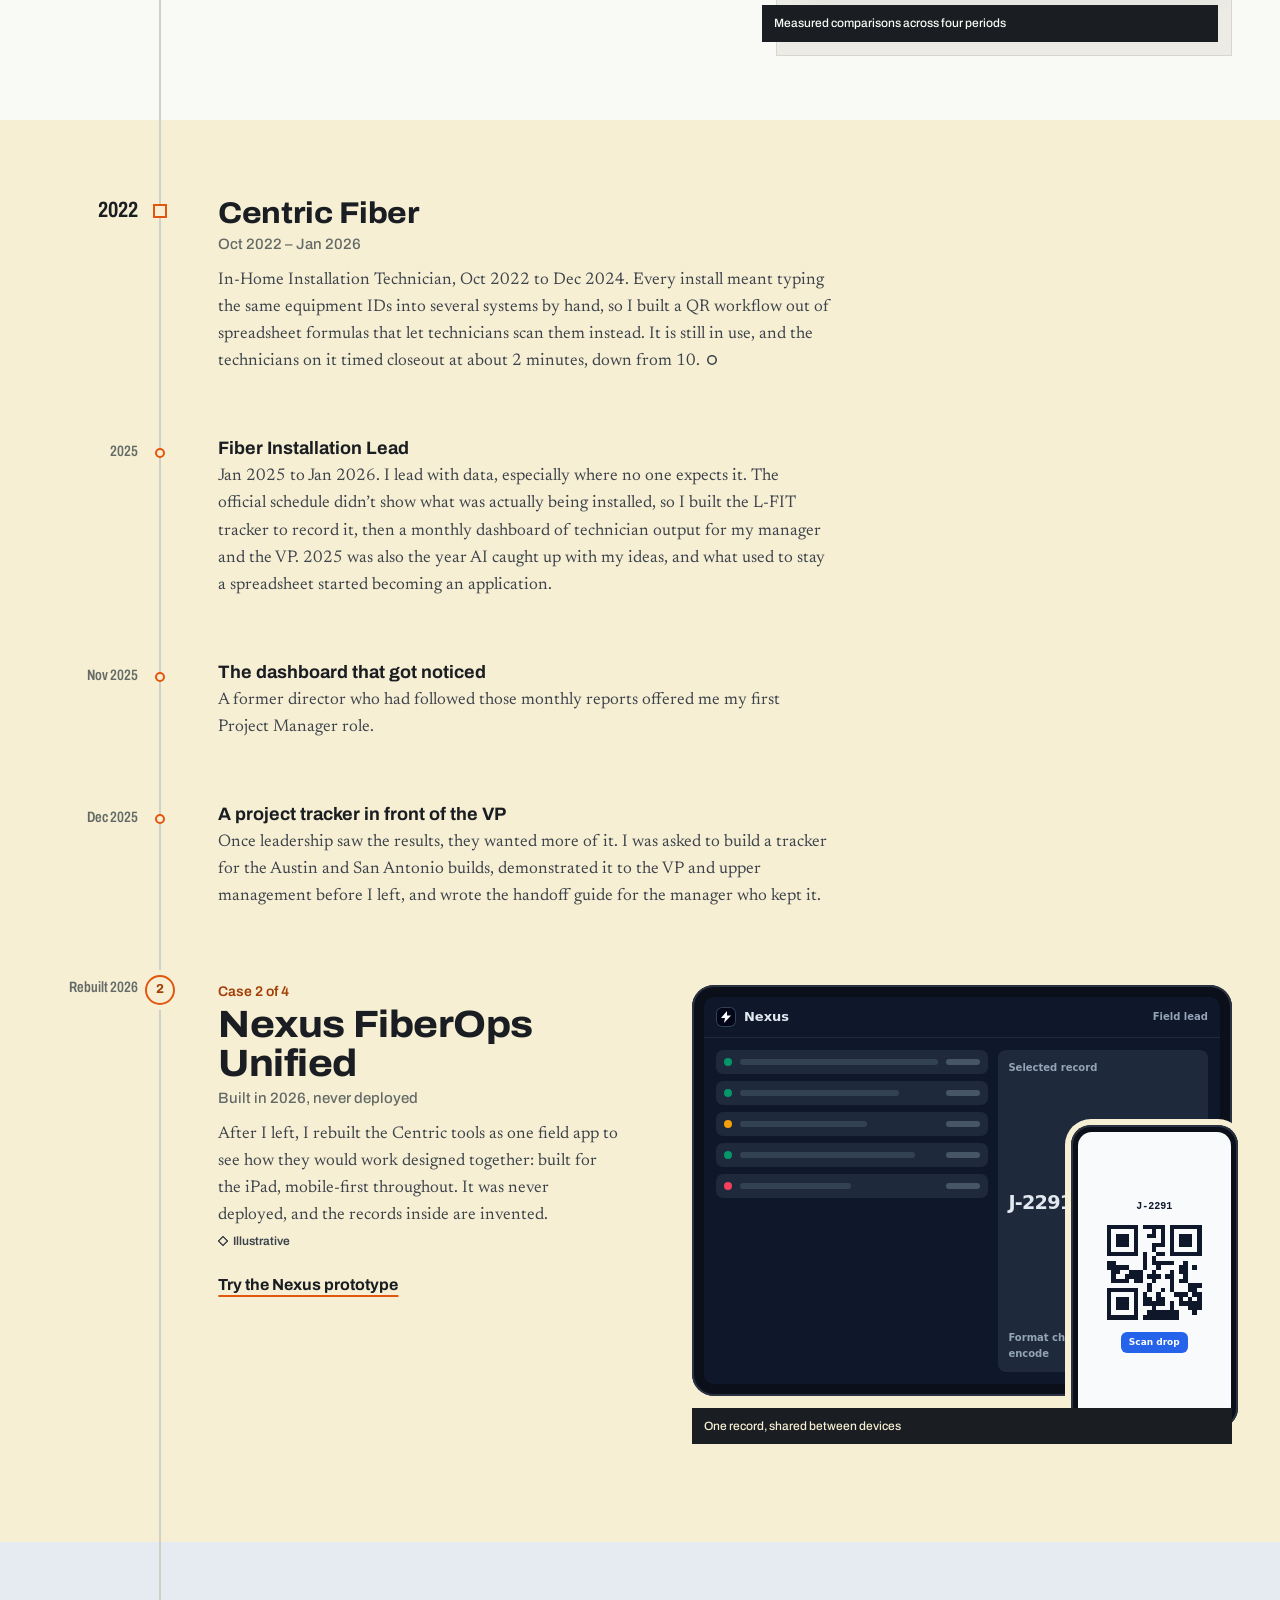
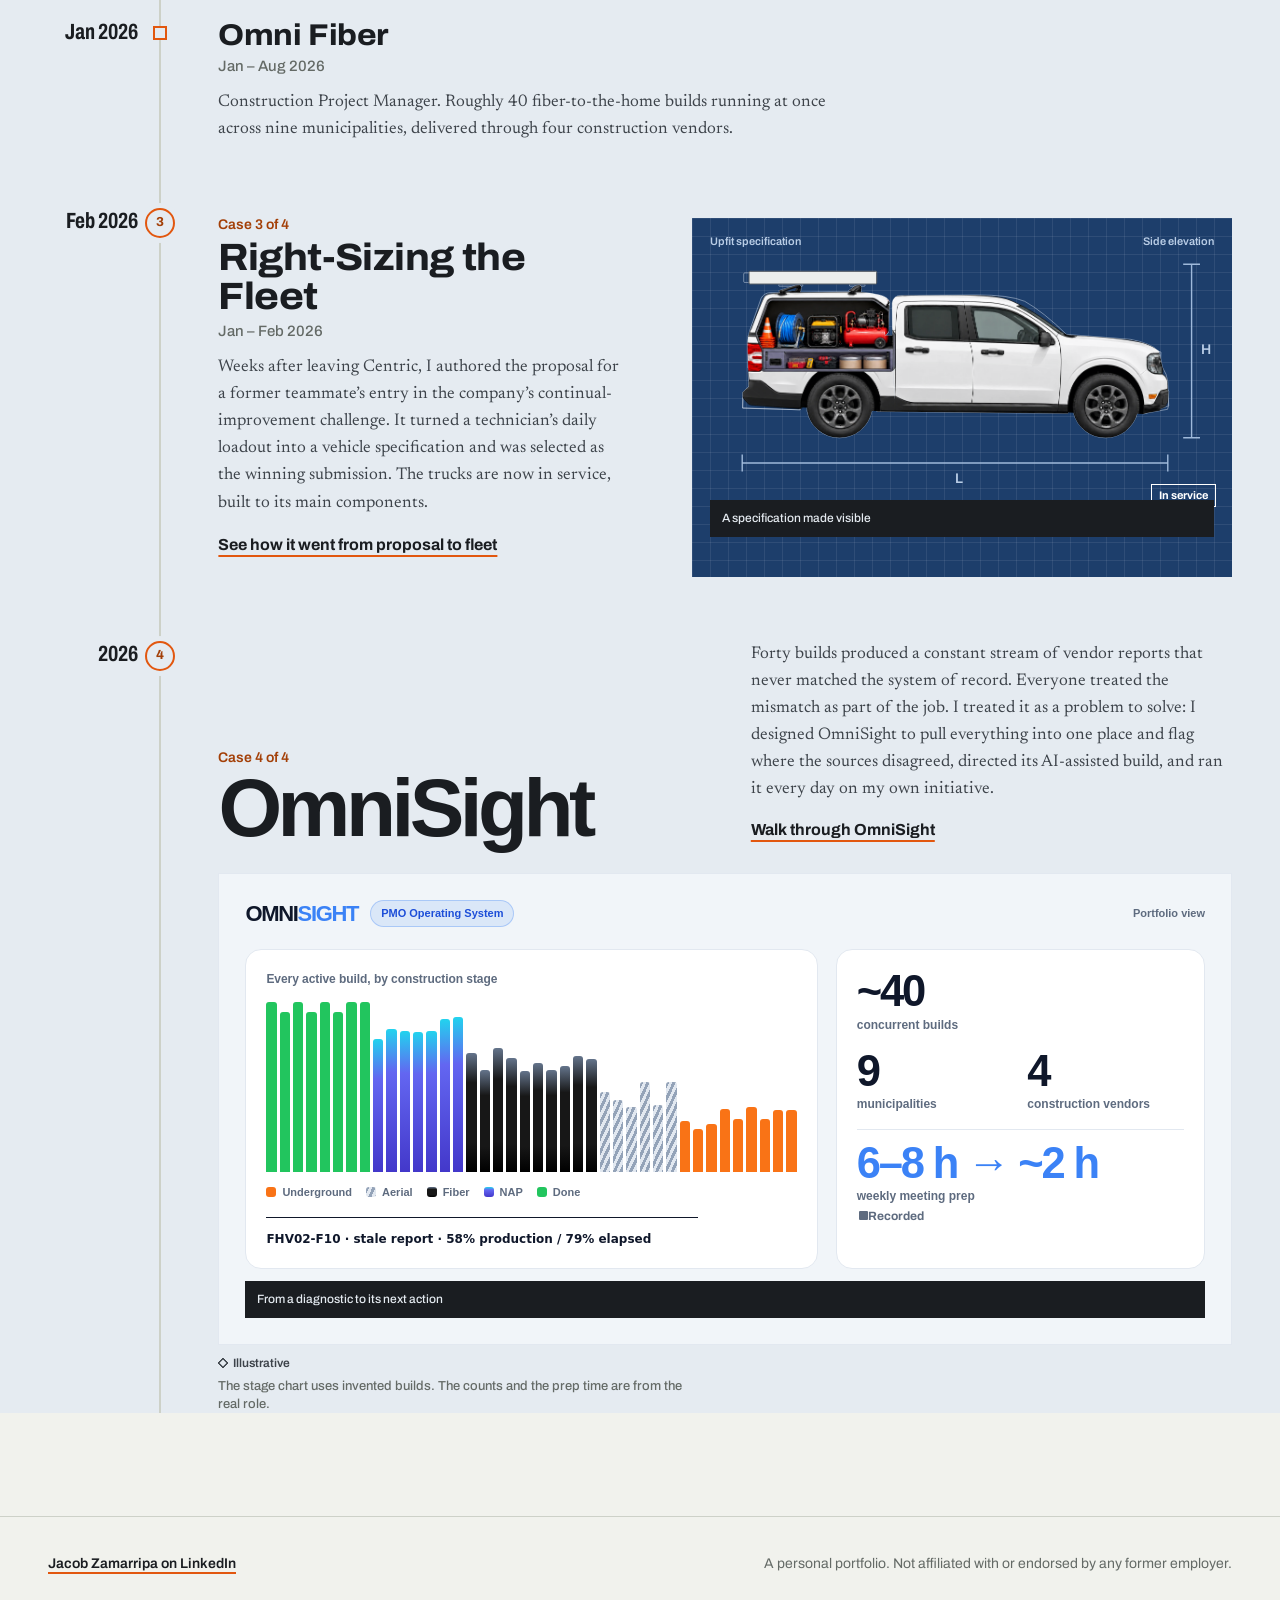
==== commit 588ea10f: "Merge branch 'feature/proof-strip' Co-Authored-By: Claude Opus 5.5 <noreply@anthropic.com> Claude-Se" ====
--- a/index.html
+++ b/index.html
@@ -65,6 +65,90 @@
 }
 .h-portrait img{position:absolute;inset:0;width:100%;height:100%;object-fit:cover;display:block}
 
+
+/* ---- proof strip: one sourced result per era, each a link to its case.
+   Miniature work artifacts approved 2026-11-13 (Codex source, Lucide symbols).
+   The art is decorative; the value, label, detail and evidence tag carry the claim. ---- */
+.h-proof{grid-column:1/-1;--bp-paper:#fffefa;--bp-red:#d4453e;--bp-shadow:color-mix(in srgb,var(--fr-ink) 7%,transparent);margin-top:clamp(6px,1.5vw,18px)}
+@media (prefers-color-scheme:dark){.h-proof{--bp-paper:#252b2a;--bp-red:#ff796d}}
+.h-proof .bp-heading{margin:0 0 clamp(16px,2vw,24px);font:600 .75rem/1 var(--fr-sans);letter-spacing:.1em;text-transform:uppercase;color:var(--fr-muted)}
+.h-proof ul{list-style:none;margin:0;padding:0;display:grid;grid-template-columns:repeat(3,minmax(0,1fr));gap:clamp(18px,2.6vw,36px)}
+.h-proof li{--era:#6553b1;min-width:0}
+.h-proof li[data-era="centric"]{--era:#9c7f15}
+.h-proof li[data-era="omni"]{--era:#4776aa}
+@media (prefers-color-scheme:dark){
+  .h-proof li{--era:#b1a3ef}
+  .h-proof li[data-era="centric"]{--era:#d5bc59}
+  .h-proof li[data-era="omni"]{--era:#88add7}
+}
+.h-proof a{display:flex;flex-direction:column;height:100%;padding-top:15px;border-top:3px solid var(--era);color:var(--fr-ink);text-decoration:none}
+.h-proof a:focus-visible{outline:2px solid var(--fr-mark);outline-offset:6px}
+.h-proof a:hover .bp-value{color:var(--fr-mark-ink)}
+.h-proof .bp-era{display:block;margin:0 0 8px;font:650 .6875rem/1.2 var(--fr-sans);letter-spacing:.07em;text-transform:uppercase;color:var(--fr-muted)}
+.h-proof .bp-art{height:154px;display:flex;justify-content:center;align-items:center;margin-bottom:16px;color:var(--fr-ink)}
+.h-proof .bp-value{display:block;margin:0 0 10px;font:780 clamp(1.3125rem,2.4vw,1.875rem)/1.1 var(--fr-sans);letter-spacing:-.04em;white-space:nowrap;font-variant-numeric:tabular-nums}
+.h-proof .bp-label{display:block;margin:0 0 7px;font:650 .875rem/1.35 var(--fr-sans)}
+.h-proof .bp-detail{display:block;font:400 .8125rem/1.5 var(--fr-sans);color:var(--fr-muted)}
+.h-proof .fr-ev{margin-top:auto;padding-top:14px;font-size:.75rem}
+/* artifact scenes (ported unchanged in geometry from the approved source) */
+.h-proof .bp-scene{position:relative;width:166px;height:146px;flex:none}
+.h-proof .bp-scene svg{display:block}
+.h-proof .bp-paper{position:absolute;left:37px;top:11px;width:91px;height:124px;box-sizing:border-box;padding:10px 9px;background:var(--bp-paper);border:1.5px solid var(--fr-muted);border-radius:3px;transform:rotate(-5deg);box-shadow:3px 3px 0 var(--bp-shadow)}
+.h-proof .bp-paper-head{display:flex;align-items:center;gap:5px;color:var(--fr-muted);font:600 8px/1 var(--fr-sans);letter-spacing:.05em;margin-bottom:9px}
+.h-proof .bp-paper-head svg{width:13px;height:13px;stroke-width:1.5;flex:none}
+.h-proof .bp-checks{display:grid;grid-template-columns:repeat(4,1fr);gap:4px}
+.h-proof .bp-checks span{height:14px;background:color-mix(in srgb,var(--era) 9%,var(--bp-paper));border-radius:1px;display:flex;align-items:center;justify-content:center;color:var(--era)}
+.h-proof .bp-checks svg{width:10px;height:10px;stroke-width:1.8}
+.h-proof .bp-paper-foot{height:2px;background:var(--fr-rule);width:42px;margin-top:9px}
+.h-proof .bp-phone{position:absolute;left:5px;top:22px;width:57px;height:104px;box-sizing:border-box;background:var(--bp-paper);border:1.5px solid var(--fr-muted);border-radius:10px;transform:rotate(-5deg);box-shadow:3px 3px 0 var(--bp-shadow);display:flex;align-items:center;justify-content:center}
+.h-proof .bp-phone::before{content:"";position:absolute;top:8px;left:18px;width:18px;height:2px;background:var(--fr-rule);border-radius:2px}
+.h-proof .bp-phone::after{content:"";position:absolute;bottom:6px;left:19px;width:15px;height:2px;background:var(--fr-rule);border-radius:2px}
+.h-proof .bp-phone svg{width:35px;height:35px;stroke-width:1.5}
+.h-proof .bp-beam{position:absolute;left:45px;top:53px;width:50px;height:26px;background:linear-gradient(90deg,color-mix(in srgb,var(--bp-red) 6%,transparent),color-mix(in srgb,var(--bp-red) 21%,transparent));clip-path:polygon(0 0,100% 42%,100% 58%,0 100%);transform:rotate(-10deg)}
+.h-proof .bp-laser{position:absolute;left:53px;top:62px;width:39px;height:1px;background:var(--bp-red);transform:rotate(-10deg);box-shadow:0 0 5px color-mix(in srgb,var(--bp-red) 65%,transparent)}
+.h-proof .bp-gun{position:absolute;left:89px;top:44px;width:64px;height:76px;transform:rotate(-11deg)}
+.h-proof .bp-gun-head{position:absolute;top:0;left:0;width:57px;height:31px;box-sizing:border-box;background:var(--bp-paper);border:1.5px solid var(--fr-muted);border-radius:4px 10px 7px 4px;z-index:3;box-shadow:inset 0 -5px 0 color-mix(in srgb,var(--era) 11%,var(--bp-paper))}
+.h-proof .bp-gun-lens{position:absolute;left:3px;top:5px;width:5px;height:18px;background:color-mix(in srgb,var(--bp-red) 65%,var(--bp-paper));border:1px solid var(--bp-red);border-radius:1px;box-shadow:-3px 0 7px color-mix(in srgb,var(--bp-red) 35%,transparent)}
+.h-proof .bp-gun-seam{position:absolute;left:18px;top:5px;width:26px;height:11px;border-bottom:1px solid var(--fr-rule)}
+.h-proof .bp-gun-light{position:absolute;left:44px;top:5px;width:3px;height:3px;border-radius:50%;background:var(--era)}
+.h-proof .bp-grip{position:absolute;left:29px;top:24px;width:17px;height:48px;background:var(--bp-paper);border:1.5px solid var(--fr-muted);border-radius:3px 3px 6px 5px;transform:rotate(-22deg);transform-origin:top;z-index:2;box-shadow:inset -4px 0 0 color-mix(in srgb,var(--era) 11%,var(--bp-paper))}
+.h-proof .bp-grip::before{content:"";position:absolute;left:3px;top:17px;width:8px;height:17px;background:repeating-linear-gradient(0deg,transparent 0 4px,var(--fr-rule) 4px 5px)}
+.h-proof .bp-grip::after{content:"";position:absolute;left:3px;bottom:4px;width:8px;height:2px;background:var(--era);border-radius:1px}
+.h-proof .bp-trigger{position:absolute;left:21px;top:26px;width:8px;height:15px;border:1.5px solid var(--fr-muted);border-top:0;border-radius:0 0 5px 5px;transform:rotate(-15deg);z-index:1;background:color-mix(in srgb,var(--era) 17%,var(--bp-paper))}
+.h-proof .bp-sources{position:absolute;inset:0 0 auto;height:42px;display:flex;align-items:flex-start;justify-content:space-between;gap:4px}
+.h-proof .bp-source{position:relative;display:flex;align-items:center;justify-content:center;width:26px;height:30px;color:var(--fr-muted);background:var(--bp-paper);border:1px solid var(--fr-rule);border-radius:2px;box-sizing:border-box}
+.h-proof .bp-source svg{width:18px;height:18px;stroke-width:1.5}
+.h-proof .bp-source:nth-child(1){transform:rotate(-12deg);top:7px}
+.h-proof .bp-source:nth-child(2){transform:rotate(-5deg);top:1px}
+.h-proof .bp-source:nth-child(4){transform:rotate(5deg);top:1px}
+.h-proof .bp-source:nth-child(5){transform:rotate(12deg);top:7px}
+.h-proof .bp-source::after{content:"";position:absolute;top:32px;left:12px;height:14px;width:1px;background:var(--fr-rule)}
+.h-proof .bp-source:first-child::after{transform:rotate(-24deg);transform-origin:top}
+.h-proof .bp-source:last-child::after{transform:rotate(24deg);transform-origin:top}
+.h-proof .bp-funnel{position:absolute;top:45px;left:47px;color:var(--era);width:72px;height:51px}
+.h-proof .bp-funnel svg{width:72px;height:51px;stroke-width:1.5;fill:color-mix(in srgb,var(--era) 7%,var(--bp-paper))}
+.h-proof .bp-brief{position:absolute;left:57px;top:101px;width:52px;height:38px;box-sizing:border-box;border:1.5px solid var(--fr-muted);border-radius:2px;background:var(--bp-paper);display:flex;align-items:center;justify-content:center;box-shadow:3px 3px 0 var(--bp-shadow);color:var(--era)}
+.h-proof .bp-brief>svg{width:32px;height:25px;stroke-width:1.5}
+.h-proof .bp-clock{position:absolute;right:-12px;bottom:-5px;background:var(--fr-bg);border-radius:50%;padding:2px;color:var(--era)}
+.h-proof .bp-clock svg{width:23px;height:23px;stroke-width:1.5}
+/* narrow: artifact left, result right, one per row (approved mobile layout) */
+@media (max-width:760px){
+  .h-proof ul{grid-template-columns:minmax(0,1fr);gap:26px}
+  .h-proof a{display:grid;grid-template-columns:104px minmax(0,1fr);column-gap:12px;align-content:start}
+  .h-proof .bp-era{grid-column:1/-1}
+  .h-proof .bp-art{grid-column:1;grid-row:2/7;height:140px;margin:0;justify-content:flex-start;align-self:center}
+  .h-proof .bp-scene{transform:scale(.62);transform-origin:left center}
+  .h-proof .bp-value,.h-proof .bp-label,.h-proof .bp-detail,.h-proof .fr-ev{grid-column:2}
+  .h-proof .bp-value{font-size:1.4375rem}
+  .h-proof .fr-ev{margin-top:0;padding-top:12px;justify-self:start}
+}
+@media (max-width:640px){.h-proof{order:5}}
+@media (max-width:350px){
+  .h-proof a{grid-template-columns:86px minmax(0,1fr);column-gap:9px}
+  .h-proof .bp-scene{transform:scale(.51)}
+  .h-proof .bp-value{font-size:1.3125rem}
+}
+
 /* ---- body grid shared by intro and timeline ---- */
 .h-body{position:relative;margin-top:clamp(22px,3vw,40px)}
 .h-body::before{
@@ -259,8 +343,8 @@
   .pv-a-foot{border-top-color:#2c2c2a}
 }
 
-/* The opening-day photo places the operating review in a real career. */
-.pv-a-photo{position:relative;display:block;width:100%;height:auto;aspect-ratio:4/3;object-fit:cover;border:1px solid var(--fr-rule)}
+/* The Genius Bar photo places the operating review in a real career. */
+.pv-a-photo{position:relative;display:block;width:100%;height:auto;aspect-ratio:4/3;object-fit:cover;object-position:50% 38%;border:1px solid var(--fr-rule)}
 .pv-apple--photo .pv-a-page{margin:-44px 0 0 38px;box-shadow:0 8px 24px #0000000d}
 @media(max-width:480px){.pv-apple--photo .pv-a-page{margin:-24px 0 0 18px;padding:18px 16px}}
 
@@ -395,7 +479,7 @@
         <div class="h-intro-text">
         <div class="h-bio">
           <p>I manage projects, people and AI, and I build the systems that connect them. I find where the work breaks down, design the tool that fixes it, direct how it gets built, and run it every day until the results show up in the numbers.</p>
-          <p>AI made me faster at work I was already doing. At Apple I went from the sales floor to leading a distributed support team. In fiber I went from installer to installation lead to project manager over forty concurrent builds. In every role, people did the work. My job was to give them tools built to outlast me: processes a team can run on its own, whether I’m online or not, and in one case, still in use after I left.</p>
+          <p>AI made me faster at work I was already doing. In every role, people did the work. My job was to give them tools built to outlast me: processes a team can run on its own, whether I’m online or not.</p>
         </div>
         <div class="h-open">
           <p>Open to product operations, technical program, implementation and operations manager roles. Based in the San Antonio, Texas area.
@@ -403,6 +487,35 @@
           <a href="https://www.linkedin.com/in/jacobizamarripa" target="_blank" rel="noopener">Contact me on LinkedIn</a>
         </div>
         </div>
+        <section class="h-proof" aria-labelledby="proof-title">
+          <h2 class="bp-heading" id="proof-title">Results from the work</h2>
+          <ul>
+          <li data-era="apple"><a href="./apple-rtl/">
+            <span class="bp-era">Apple</span>
+            <span class="bp-art" aria-hidden="true"><div class="bp-scene" aria-hidden="true"><div class="bp-paper"><div class="bp-paper-head"><svg xmlns="http://www.w3.org/2000/svg" width="16" height="16" viewBox="0 0 24 24" fill="none" stroke="currentColor" stroke-width="2" stroke-linecap="round" stroke-linejoin="round" aria-hidden="true" class="lucide lucide-users-round"><path d="M18 21a8 8 0 0 0-16 0"></path><circle cx="10" cy="8" r="5"></circle><path d="M22 20c0-3.37-2-6.5-4-8a5 5 0 0 0-.45-8.3"></path></svg><span>REVIEW</span></div><div class="bp-checks"><span><svg xmlns="http://www.w3.org/2000/svg" width="16" height="16" viewBox="0 0 24 24" fill="none" stroke="currentColor" stroke-width="2" stroke-linecap="round" stroke-linejoin="round" aria-hidden="true" class="lucide lucide-check"><path d="M20 6 9 17l-5-5"></path></svg></span><span><svg xmlns="http://www.w3.org/2000/svg" width="16" height="16" viewBox="0 0 24 24" fill="none" stroke="currentColor" stroke-width="2" stroke-linecap="round" stroke-linejoin="round" aria-hidden="true" class="lucide lucide-check"><path d="M20 6 9 17l-5-5"></path></svg></span><span><svg xmlns="http://www.w3.org/2000/svg" width="16" height="16" viewBox="0 0 24 24" fill="none" stroke="currentColor" stroke-width="2" stroke-linecap="round" stroke-linejoin="round" aria-hidden="true" class="lucide lucide-check"><path d="M20 6 9 17l-5-5"></path></svg></span><span><svg xmlns="http://www.w3.org/2000/svg" width="16" height="16" viewBox="0 0 24 24" fill="none" stroke="currentColor" stroke-width="2" stroke-linecap="round" stroke-linejoin="round" aria-hidden="true" class="lucide lucide-check"><path d="M20 6 9 17l-5-5"></path></svg></span><span><svg xmlns="http://www.w3.org/2000/svg" width="16" height="16" viewBox="0 0 24 24" fill="none" stroke="currentColor" stroke-width="2" stroke-linecap="round" stroke-linejoin="round" aria-hidden="true" class="lucide lucide-check"><path d="M20 6 9 17l-5-5"></path></svg></span><span><svg xmlns="http://www.w3.org/2000/svg" width="16" height="16" viewBox="0 0 24 24" fill="none" stroke="currentColor" stroke-width="2" stroke-linecap="round" stroke-linejoin="round" aria-hidden="true" class="lucide lucide-check"><path d="M20 6 9 17l-5-5"></path></svg></span><span><svg xmlns="http://www.w3.org/2000/svg" width="16" height="16" viewBox="0 0 24 24" fill="none" stroke="currentColor" stroke-width="2" stroke-linecap="round" stroke-linejoin="round" aria-hidden="true" class="lucide lucide-check"><path d="M20 6 9 17l-5-5"></path></svg></span><span><svg xmlns="http://www.w3.org/2000/svg" width="16" height="16" viewBox="0 0 24 24" fill="none" stroke="currentColor" stroke-width="2" stroke-linecap="round" stroke-linejoin="round" aria-hidden="true" class="lucide lucide-check"><path d="M20 6 9 17l-5-5"></path></svg></span><span><svg xmlns="http://www.w3.org/2000/svg" width="16" height="16" viewBox="0 0 24 24" fill="none" stroke="currentColor" stroke-width="2" stroke-linecap="round" stroke-linejoin="round" aria-hidden="true" class="lucide lucide-check"><path d="M20 6 9 17l-5-5"></path></svg></span><span><svg xmlns="http://www.w3.org/2000/svg" width="16" height="16" viewBox="0 0 24 24" fill="none" stroke="currentColor" stroke-width="2" stroke-linecap="round" stroke-linejoin="round" aria-hidden="true" class="lucide lucide-check"><path d="M20 6 9 17l-5-5"></path></svg></span><span><svg xmlns="http://www.w3.org/2000/svg" width="16" height="16" viewBox="0 0 24 24" fill="none" stroke="currentColor" stroke-width="2" stroke-linecap="round" stroke-linejoin="round" aria-hidden="true" class="lucide lucide-check"><path d="M20 6 9 17l-5-5"></path></svg></span><span><svg xmlns="http://www.w3.org/2000/svg" width="16" height="16" viewBox="0 0 24 24" fill="none" stroke="currentColor" stroke-width="2" stroke-linecap="round" stroke-linejoin="round" aria-hidden="true" class="lucide lucide-check"><path d="M20 6 9 17l-5-5"></path></svg></span><span><svg xmlns="http://www.w3.org/2000/svg" width="16" height="16" viewBox="0 0 24 24" fill="none" stroke="currentColor" stroke-width="2" stroke-linecap="round" stroke-linejoin="round" aria-hidden="true" class="lucide lucide-check"><path d="M20 6 9 17l-5-5"></path></svg></span><span><svg xmlns="http://www.w3.org/2000/svg" width="16" height="16" viewBox="0 0 24 24" fill="none" stroke="currentColor" stroke-width="2" stroke-linecap="round" stroke-linejoin="round" aria-hidden="true" class="lucide lucide-check"><path d="M20 6 9 17l-5-5"></path></svg></span><span><svg xmlns="http://www.w3.org/2000/svg" width="16" height="16" viewBox="0 0 24 24" fill="none" stroke="currentColor" stroke-width="2" stroke-linecap="round" stroke-linejoin="round" aria-hidden="true" class="lucide lucide-check"><path d="M20 6 9 17l-5-5"></path></svg></span><span><svg xmlns="http://www.w3.org/2000/svg" width="16" height="16" viewBox="0 0 24 24" fill="none" stroke="currentColor" stroke-width="2" stroke-linecap="round" stroke-linejoin="round" aria-hidden="true" class="lucide lucide-check"><path d="M20 6 9 17l-5-5"></path></svg></span></div><div class="bp-paper-foot"></div></div></div></span>
+            <b class="bp-value">16 of 16</b>
+            <span class="bp-label">Team performance</span>
+            <span class="bp-detail">Four KPIs above benchmark.<br>Four periods running.</span>
+            <span class="fr-ev" data-ev="measured">Measured</span>
+          </a></li>
+          <li data-era="centric"><a href="./centric-fiberops/">
+            <span class="bp-era">Centric Fiber</span>
+            <span class="bp-art" aria-hidden="true"><div class="bp-scene" aria-hidden="true"><div class="bp-phone"><svg xmlns="http://www.w3.org/2000/svg" width="16" height="16" viewBox="0 0 24 24" fill="none" stroke="currentColor" stroke-width="2" stroke-linecap="round" stroke-linejoin="round" aria-hidden="true" class="lucide lucide-qr-code"><rect width="5" height="5" x="3" y="3" rx="1"></rect><rect width="5" height="5" x="16" y="3" rx="1"></rect><rect width="5" height="5" x="3" y="16" rx="1"></rect><path d="M21 16h-3a2 2 0 0 0-2 2v3"></path><path d="M21 21v.01"></path><path d="M12 7v3a2 2 0 0 1-2 2H7"></path><path d="M3 12h.01"></path><path d="M12 3h.01"></path><path d="M12 16v.01"></path><path d="M16 12h1"></path><path d="M21 12v.01"></path><path d="M12 21v-1"></path></svg></div><div class="bp-beam"></div><div class="bp-laser"></div><div class="bp-gun"><div class="bp-trigger"></div><div class="bp-grip"></div><div class="bp-gun-head"><div class="bp-gun-lens"></div><div class="bp-gun-seam"></div><div class="bp-gun-light"></div></div></div></div></span>
+            <b class="bp-value">~10 → ~2 min</b>
+            <span class="bp-label">Technician closeout</span>
+            <span class="bp-detail">My QR workflow.<br>Still in use.</span>
+            <span class="fr-ev" data-ev="recalled">Recalled</span>
+          </a></li>
+          <li data-era="omni"><a href="./omni-pmo/">
+            <span class="bp-era">Omni Fiber</span>
+            <span class="bp-art" aria-hidden="true"><div class="bp-scene" aria-hidden="true"><div class="bp-sources"><span class="bp-source"><svg xmlns="http://www.w3.org/2000/svg" width="16" height="16" viewBox="0 0 24 24" fill="none" stroke="currentColor" stroke-width="2" stroke-linecap="round" stroke-linejoin="round" aria-hidden="true" class="lucide lucide-file-spreadsheet"><path d="M6 22a2 2 0 0 1-2-2V4a2 2 0 0 1 2-2h8a2.4 2.4 0 0 1 1.704.706l3.588 3.588A2.4 2.4 0 0 1 20 8v12a2 2 0 0 1-2 2z"></path><path d="M14 2v5a1 1 0 0 0 1 1h5"></path><path d="M8 13h2"></path><path d="M14 13h2"></path><path d="M8 17h2"></path><path d="M14 17h2"></path></svg></span><span class="bp-source"><svg xmlns="http://www.w3.org/2000/svg" width="16" height="16" viewBox="0 0 24 24" fill="none" stroke="currentColor" stroke-width="2" stroke-linecap="round" stroke-linejoin="round" aria-hidden="true" class="lucide lucide-mail"><path d="m22 7-8.991 5.727a2 2 0 0 1-2.009 0L2 7"></path><rect x="2" y="4" width="20" height="16" rx="2"></rect></svg></span><span class="bp-source"><svg xmlns="http://www.w3.org/2000/svg" width="16" height="16" viewBox="0 0 24 24" fill="none" stroke="currentColor" stroke-width="2" stroke-linecap="round" stroke-linejoin="round" aria-hidden="true" class="lucide lucide-database"><ellipse cx="12" cy="5" rx="9" ry="3"></ellipse><path d="M3 5V19A9 3 0 0 0 21 19V5"></path><path d="M3 12A9 3 0 0 0 21 12"></path></svg></span><span class="bp-source"><svg xmlns="http://www.w3.org/2000/svg" width="16" height="16" viewBox="0 0 24 24" fill="none" stroke="currentColor" stroke-width="2" stroke-linecap="round" stroke-linejoin="round" aria-hidden="true" class="lucide lucide-file-text"><path d="M6 22a2 2 0 0 1-2-2V4a2 2 0 0 1 2-2h8a2.4 2.4 0 0 1 1.704.706l3.588 3.588A2.4 2.4 0 0 1 20 8v12a2 2 0 0 1-2 2z"></path><path d="M14 2v5a1 1 0 0 0 1 1h5"></path><path d="M10 9H8"></path><path d="M16 13H8"></path><path d="M16 17H8"></path></svg></span><span class="bp-source"><svg xmlns="http://www.w3.org/2000/svg" width="16" height="16" viewBox="0 0 24 24" fill="none" stroke="currentColor" stroke-width="2" stroke-linecap="round" stroke-linejoin="round" aria-hidden="true" class="lucide lucide-table-properties"><path d="M15 3v18"></path><rect width="18" height="18" x="3" y="3" rx="2"></rect><path d="M21 9H3"></path><path d="M21 15H3"></path></svg></span></div><div class="bp-funnel"><svg xmlns="http://www.w3.org/2000/svg" width="16" height="16" viewBox="0 0 24 24" fill="none" stroke="currentColor" stroke-width="2" stroke-linecap="round" stroke-linejoin="round" aria-hidden="true" class="lucide lucide-funnel"><path d="M10 20a1 1 0 0 0 .553.895l2 1A1 1 0 0 0 14 21v-7a2 2 0 0 1 .517-1.341L21.74 4.67A1 1 0 0 0 21 3H3a1 1 0 0 0-.742 1.67l7.225 7.989A2 2 0 0 1 10 14z"></path></svg></div><div class="bp-brief"><svg xmlns="http://www.w3.org/2000/svg" width="16" height="16" viewBox="0 0 24 24" fill="none" stroke="currentColor" stroke-width="2" stroke-linecap="round" stroke-linejoin="round" aria-hidden="true" class="lucide lucide-chart-no-axes-combined"><path d="M12 16v5"></path><path d="M16 14.639V21"></path><path d="M20 10.656V21"></path><path d="m22 3-8.646 8.646a.5.5 0 0 1-.708 0L9.354 8.354a.5.5 0 0 0-.707 0L2 15"></path><path d="M4 18.463V21"></path><path d="M8 14.656V21"></path></svg><span class="bp-clock"><svg xmlns="http://www.w3.org/2000/svg" width="16" height="16" viewBox="0 0 24 24" fill="none" stroke="currentColor" stroke-width="2" stroke-linecap="round" stroke-linejoin="round" aria-hidden="true" class="lucide lucide-clock-3"><circle cx="12" cy="12" r="10"></circle><path d="M12 6v6h4"></path></svg></span></div></div></span>
+            <b class="bp-value">6–8 h → ~2 h</b>
+            <span class="bp-label">Meeting preparation</span>
+            <span class="bp-detail">Spreadsheets, email and database records.<br>One brief for my weekly prep.</span>
+            <span class="fr-ev" data-ev="recorded">Recorded</span>
+          </a></li>
+          </ul>
+        </section>
       </div>
     </div>
 
@@ -466,7 +579,7 @@
               </div>
               <a class="h-pv" href="./apple-rtl/" tabindex="-1" aria-hidden="true">
                 <div class="pv-apple pv-apple--photo" data-fr-reveal>
-                  <img class="pv-a-photo" src="./apple-rtl/photos/domain-opening-cleanup-v3.webp" width="480" height="360" alt="" loading="lazy" decoding="async">
+                  <img class="pv-a-photo" src="./apple-rtl/photos/genius-bar-enhanced-v1.webp" width="1086" height="1448" alt="" loading="lazy" decoding="async">
                   <div class="pv-a-page">
                     <div class="pv-a-top"><b>Period review</b><span>FY21 P02–P05</span></div>
                     <p class="pv-a-cap">Team against site benchmark, four KPIs</p>
